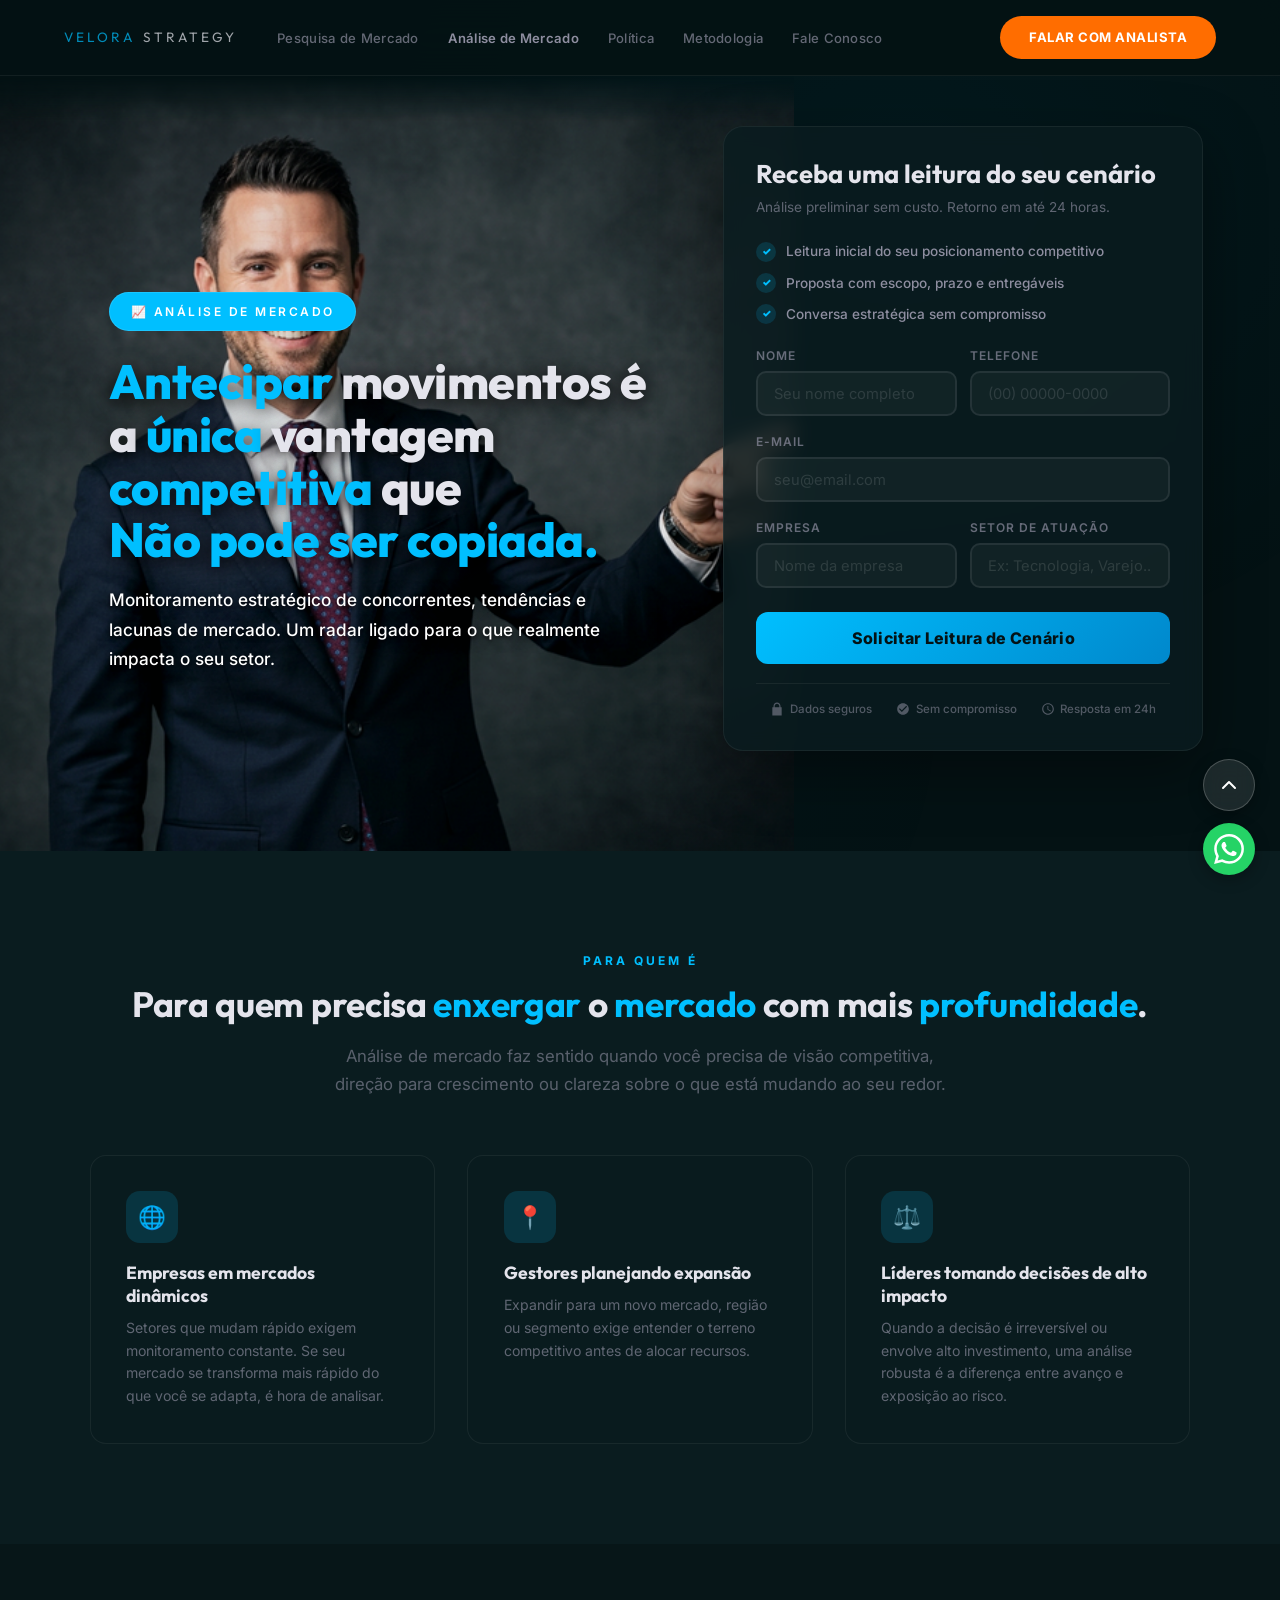
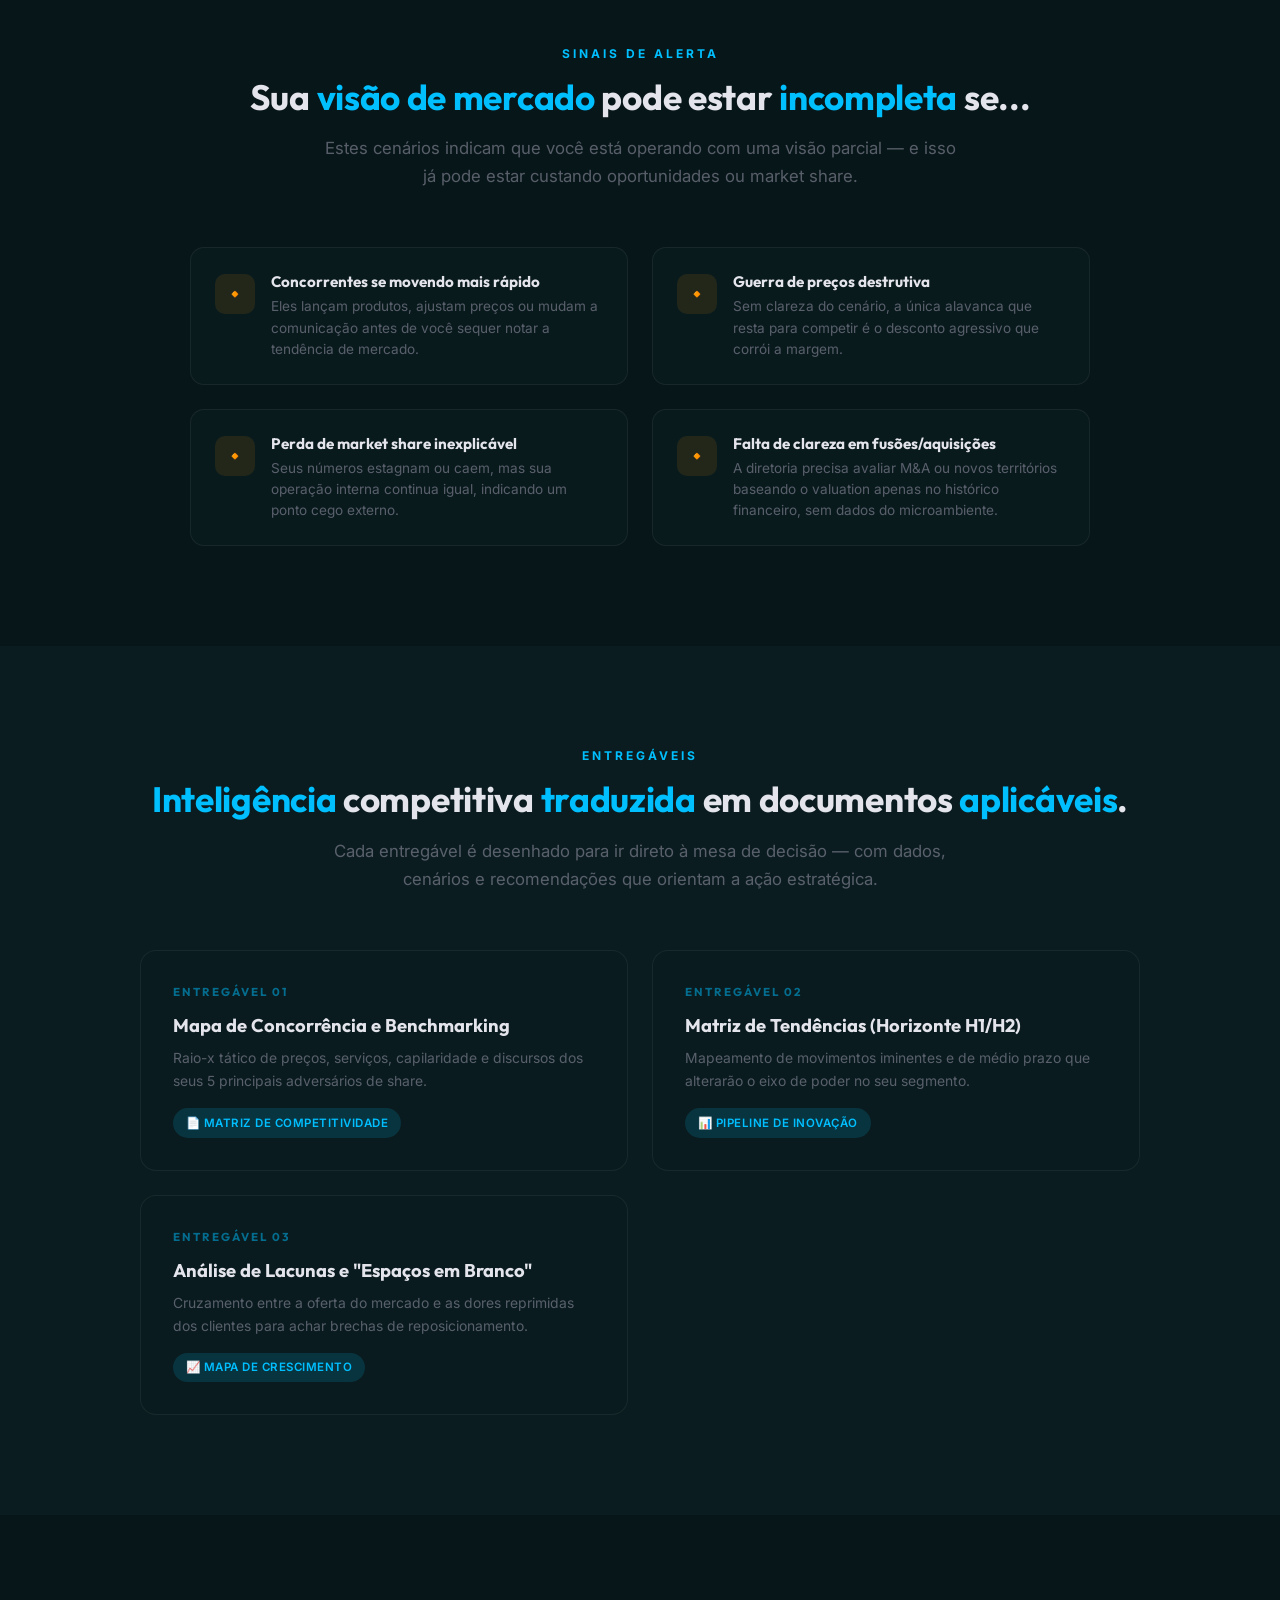
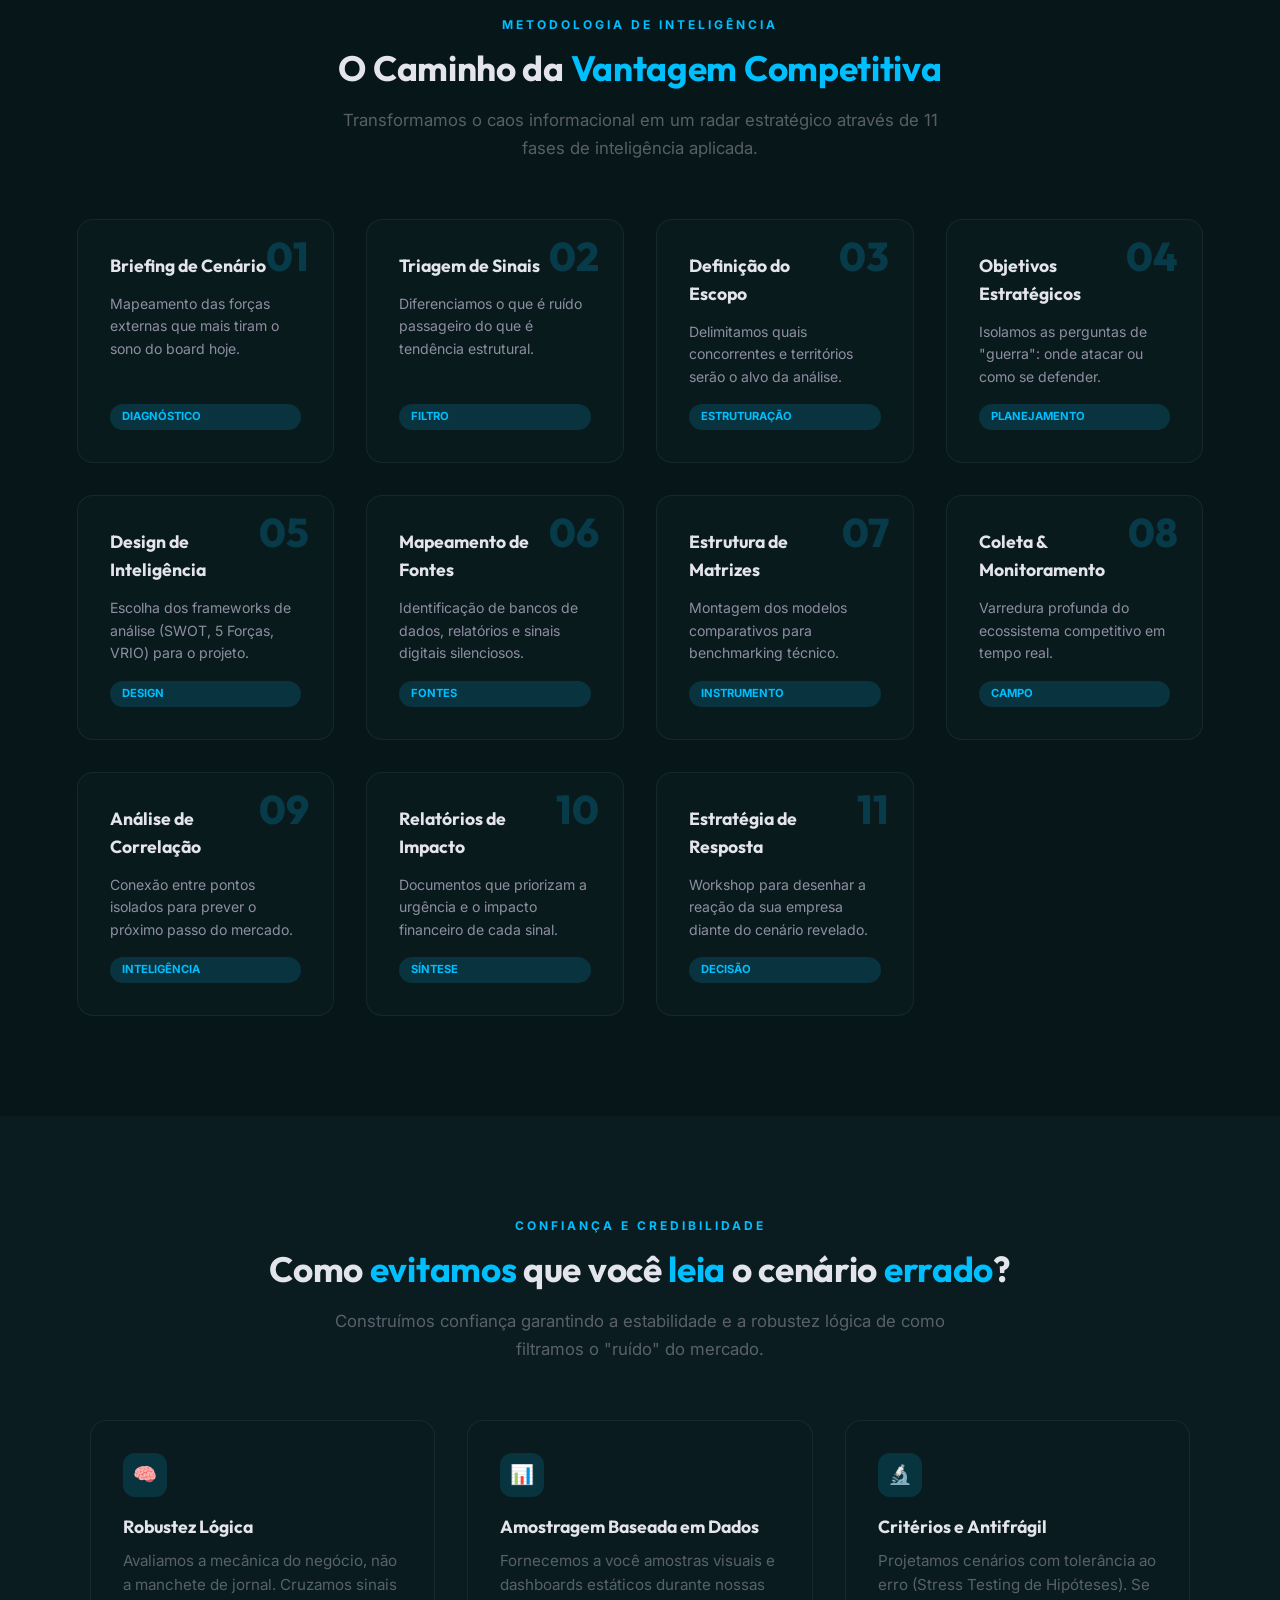
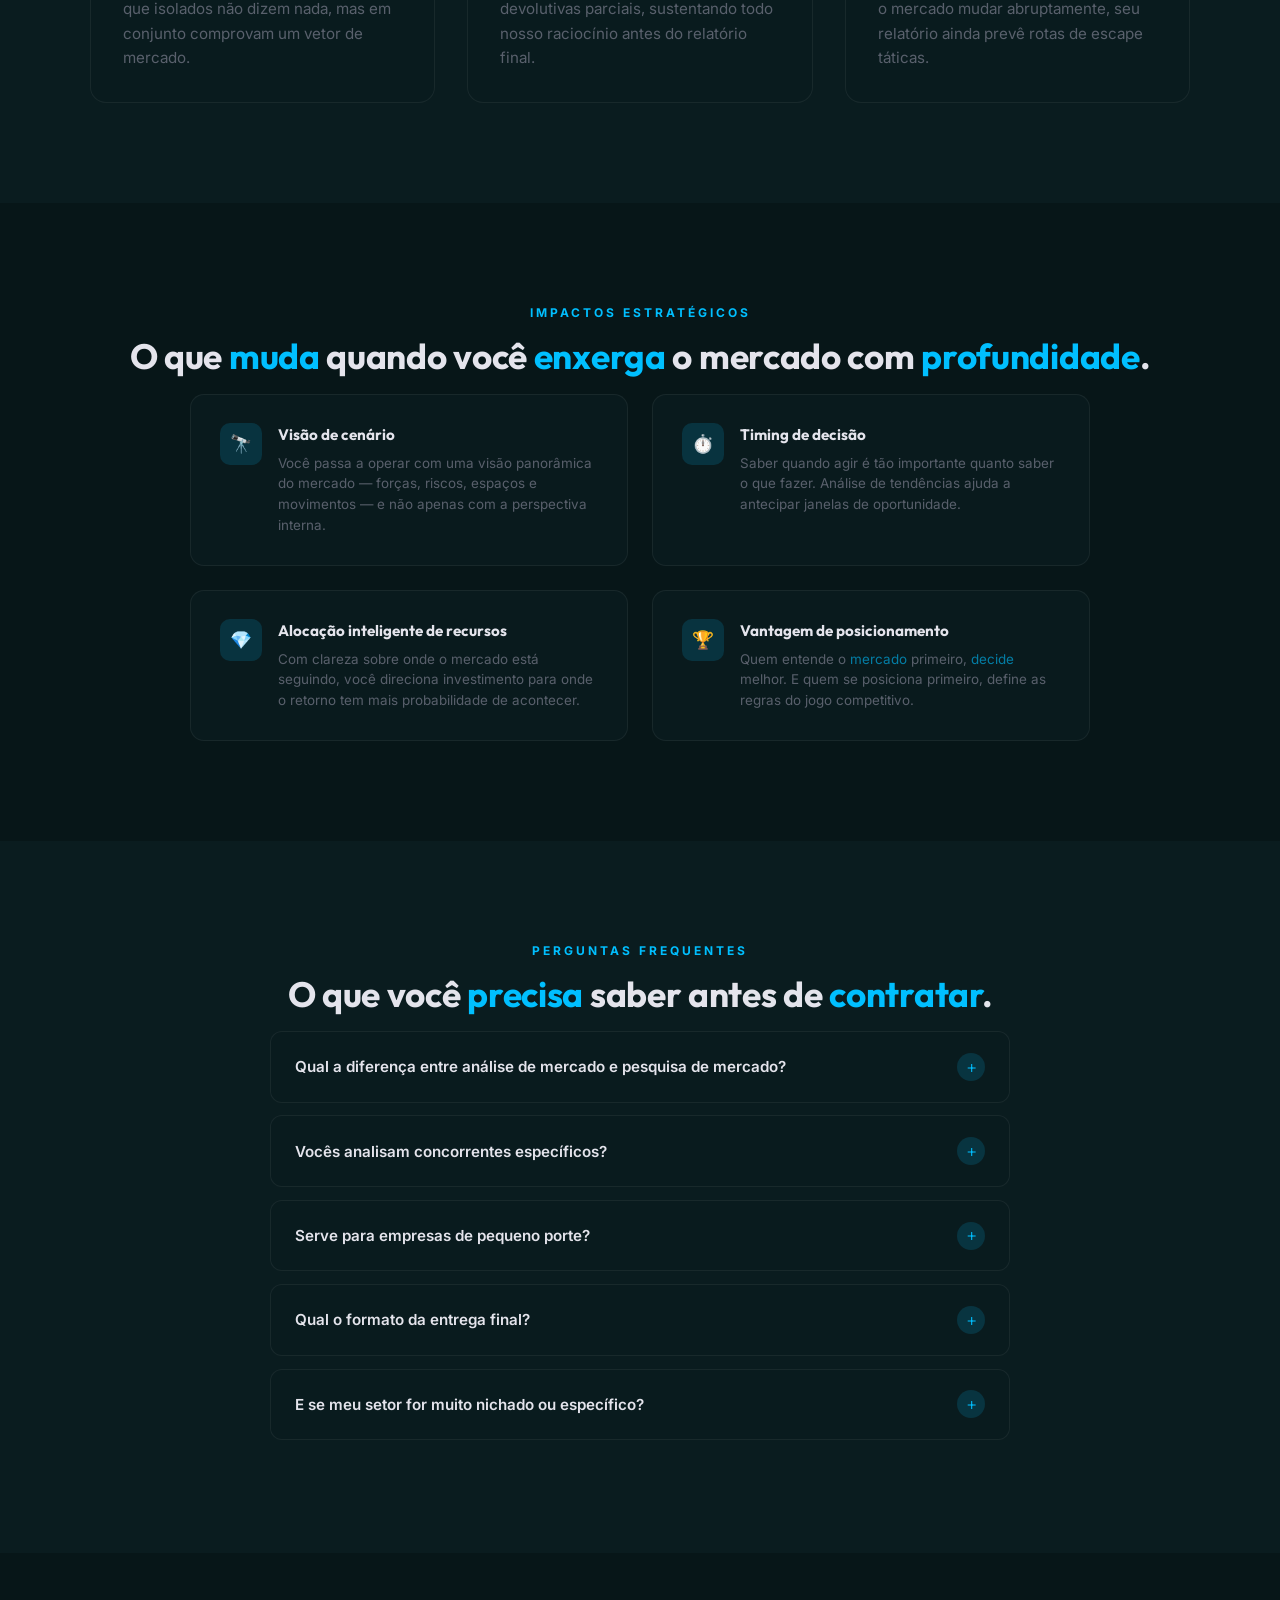
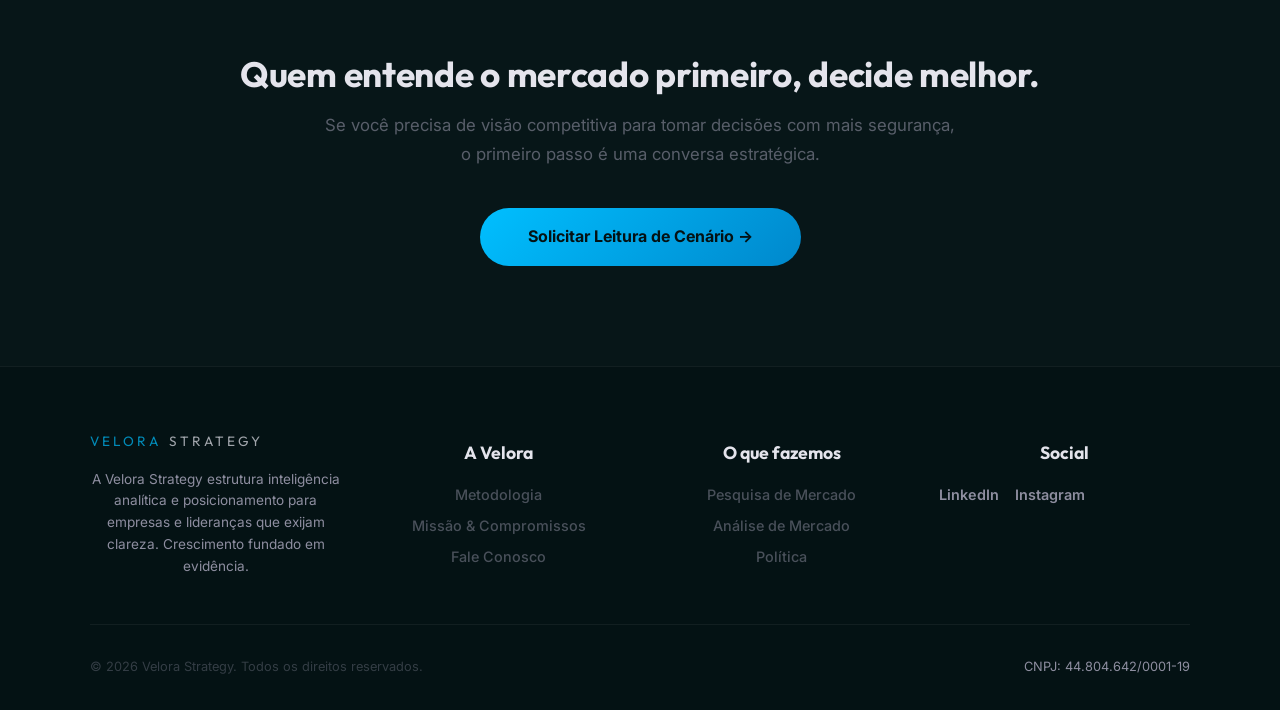
==== analise-de-mercado.html @ 26a1a436 "adicionando nova ação de conversão para cliques no ícone de whatsapp" ====
<!DOCTYPE html>
<html lang="pt-BR">

<head>
    <!-- Google Tag Manager -->
    <script>(function(w,d,s,l,i){w[l]=w[l]||[];w[l].push({'gtm.start':
    new Date().getTime(),event:'gtm.js'});var f=d.getElementsByTagName(s)[0],
    j=d.createElement(s),dl=l!='dataLayer'?'&l='+l:'';j.async=true;j.src=
    'https://www.googletagmanager.com/gtm.js?id='+i+dl;f.parentNode.insertBefore(j,f);
    })(window,document,'script','dataLayer','GTM-59BV6WMD');</script>
    <!-- End Google Tag Manager -->
    <!-- Google tag (gtag.js) -->
    <script async src="https://www.googletagmanager.com/gtag/js?id=AW-18034314399"></script>
    <script>
      window.dataLayer = window.dataLayer || [];
      function gtag(){dataLayer.push(arguments);}
      gtag('js', new Date());
      gtag('config', 'AW-18034314399');
    </script>
    <!-- Fragmento de conversão Google Ads: Inscrições no formulário de leads -->
    <script>
    function gtag_report_conversion(url) {
      var callback = function () {
        if (typeof(url) != 'undefined') {
          window.location = url;
        }
      };
      gtag('event', 'conversion', {
          'send_to': 'AW-18034314399/4WFzCI20po4cEJ-Zt5dD',
          'event_callback': callback
      });
      return false;
    }
    </script>
    <!-- Fragmento de conversão Google Ads: Contacto (WhatsApp) -->
    <script>
    function gtag_report_conversion_whatsapp(url) {
      var callback = function () {
        if (typeof(url) != 'undefined') {
          window.location = url;
        }
      };
      gtag('event', 'conversion', {
          'send_to': 'AW-18034314399/N0kqCN3d8I4cEJ-Zt5dD',
          'value': 1.0,
          'currency': 'BRL',
          'event_callback': callback
      });
      return false;
    }
    </script>
    <meta charset="UTF-8">
    <meta name="viewport" content="width=device-width, initial-scale=1.0">
    <meta name="description"
        content="Análise de Mercado pela Velora Strategy. Visão competitiva, antecipação de tendências e inteligência estratégica para decisões de alto impacto.">
    <title>Análise de Mercado | Velora Strategy</title>
    <link rel="stylesheet" href="shared.css">
    <style>
        /* ===== ANÁLISE DE MERCADO — TURQUOISE PREMIUM THEME ===== */
        :root {
            --bg-primary: #041214;
            --bg-secondary: #0A1C1F;
            --bg-tertiary: #071618;
            --text-primary: #E4E4EC;
            --text-secondary: #8E8EA0;
            --accent: #00BFFF;
            --accent-dark: #0088CC;
            --accent-glow: rgba(0, 191, 255, 0.15);
            --card-bg: rgba(10, 28, 31, 0.85);
            --card-border: rgba(255, 255, 255, 0.06);
            --input-bg: rgba(255, 255, 255, 0.04);
            --input-border: rgba(255, 255, 255, 0.08);
            --input-focus: #00BFFF;
        }

        body {
            background-color: var(--bg-primary);
            color: var(--text-primary);
        }

        body::before {
            content: '';
            position: fixed;
            top: 0;
            left: 0;
            width: 100%;
            height: 100%;
            background:
                radial-gradient(ellipse at 70% 20%, rgba(0, 191, 255, 0.04) 0%, transparent 50%),
                radial-gradient(ellipse at 20% 80%, rgba(0, 136, 204, 0.03) 0%, transparent 50%);
            pointer-events: none;
            z-index: 0;
        }

        .header,
        .hero,
        .audience-section,
        .problem-section,
        .deliverables-section,
        .methodology-section,
        .trust-section,
        .benefits-section,
        .faq-section,
        .final-cta,
        .footer {
            position: relative;
            z-index: 1;
        }

        /* Header */
        .header {
            background: rgba(4, 18, 20, 0.95);
            border-bottom: 1px solid var(--card-border);
        }

        .logo {
            color: var(--text-primary);
        }

        .logo .velora-mark {
            color: var(--accent);
        }

        .nav-links a {
            color: var(--text-secondary);
        }

        .nav-links a:hover {
            color: var(--text-primary);
        }

        .header-cta {
            background: var(--accent);
            color: var(--bg-primary);
        }

        .header-cta:hover {
            background: var(--accent-dark);
        }

        .menu-toggle span {
            background: var(--text-primary);
        }

        /* Hero */
        .hero-badge {
            background: var(--accent);
            color: #FFFFFF;
            border: 1px solid rgba(255, 255, 255, 0.1);
        }

        .hero-headline .highlight {
            color: var(--accent);
        }

        .hero-sub {
            color: #FFFFFF;
            font-weight: 500;
            text-shadow: 0 2px 4px rgba(0, 0, 0, 0.8), 0 0 20px rgba(0, 0, 0, 0.4);
        }

        /* Form */
        .form-card {
            background: var(--card-bg);
            border: 1px solid var(--card-border);
            box-shadow: 0 20px 60px rgba(0, 0, 0, 0.4);
            backdrop-filter: blur(20px);
            -webkit-backdrop-filter: blur(20px);
        }

        .form-title {
            color: var(--text-primary);
        }

        .form-subtitle {
            color: var(--text-secondary);
        }

        .form-benefits li {
            color: var(--text-secondary);
        }

        .form-benefits .check-icon {
            background: var(--accent-glow);
            color: var(--accent);
        }

        .form-group label {
            color: var(--text-secondary);
        }

        .form-group input,
        .form-group select {
            background: var(--input-bg);
            border-color: var(--input-border);
            color: var(--text-primary);
        }

        .form-group input:focus,
        .form-group select:focus {
            border-color: var(--input-focus);
            box-shadow: 0 0 0 3px var(--accent-glow);
            background: rgba(255, 255, 255, 0.06);
        }

        .form-group input::placeholder {
            color: rgba(255, 255, 255, 0.3);
        }

        .form-btn {
            background: linear-gradient(135deg, var(--accent), var(--accent-dark));
            color: var(--bg-primary);
            font-weight: 800;
        }

        .form-btn:hover {
            background: linear-gradient(135deg, var(--accent-dark), #00A844);
        }

        .trust-row {
            border-top-color: var(--card-border);
        }

        .trust-item {
            color: var(--text-secondary);
        }

        /* Audience */
        .audience-section {
            background: var(--bg-secondary);
        }

        .section-label {
            color: var(--accent);
        }

        .section-title {
            color: var(--text-primary);
        }

        .section-sub {
            color: var(--text-secondary);
        }

        .audience-card {
            background: var(--card-bg);
            border: 1px solid var(--card-border);
        }

        .audience-card:hover {
            box-shadow: 0 8px 30px rgba(0, 191, 255, 0.06);
            border-color: rgba(0, 191, 255, 0.15);
        }

        .audience-icon {
            background: var(--accent-glow);
            color: var(--accent);
        }

        .audience-card h3 {
            color: var(--text-primary);
        }

        .audience-card p {
            color: var(--text-secondary);
        }

        /* Problem */
        .problem-section {
            background: var(--bg-tertiary);
        }

        .problem-item {
            background: var(--card-bg);
            border: 1px solid var(--card-border);
        }

        .problem-item:hover {
            box-shadow: 0 4px 20px rgba(0, 0, 0, 0.3);
        }

        .problem-icon {
            background: rgba(255, 152, 0, 0.1);
            color: #FF9800;
        }

        .problem-item h4 {
            color: var(--text-primary);
        }

        .problem-item p {
            color: var(--text-secondary);
        }

        /* Deliverables */
        .deliverables-section {
            background: var(--bg-secondary);
        }

        .deliverable-card {
            background: var(--card-bg);
            border: 1px solid var(--card-border);
        }

        .deliverable-card:hover {
            box-shadow: 0 8px 30px rgba(0, 191, 255, 0.06);
            border-color: rgba(0, 191, 255, 0.12);
        }

        .deliverable-number {
            color: var(--accent);
        }

        .deliverable-card h3 {
            color: var(--text-primary);
        }

        .deliverable-card p {
            color: var(--text-secondary);
        }

        .deliverable-format {
            background: var(--accent-glow);
            color: var(--accent);
        }

        /* Methodology */
        .methodology-section {
            background: var(--bg-tertiary);
        }

        .method-name {
            color: var(--text-secondary);
        }



        .method-step-number {
            background: var(--accent-glow);
            color: var(--accent);
        }

        .method-step h3 {
            color: var(--text-primary);
        }

        .method-step p {
            color: var(--text-secondary);
        }

        /* Trust */
        .trust-section {
            background: var(--bg-secondary);
        }

        .trust-card {
            background: var(--card-bg);
            border: 1px solid var(--card-border);
        }

        .trust-card:hover {
            border-color: rgba(0, 191, 255, 0.1);
            box-shadow: 0 8px 25px rgba(0, 0, 0, 0.3);
        }

        .trust-card-icon {
            background: var(--accent-glow);
            color: var(--accent);
        }

        .trust-card h3 {
            color: var(--text-primary);
        }

        .trust-card p {
            color: var(--text-secondary);
        }

        /* Benefits */
        .benefits-section {
            background: var(--bg-tertiary);
        }

        .benefit-item {
            background: var(--card-bg);
            border: 1px solid var(--card-border);
        }

        .benefit-item:hover {
            box-shadow: 0 4px 20px rgba(0, 0, 0, 0.3);
        }

        .benefit-icon {
            background: var(--accent-glow);
            color: var(--accent);
        }

        .benefit-item h4 {
            color: var(--text-primary);
        }

        .benefit-item p {
            color: var(--text-secondary);
        }

        /* FAQ */
        .faq-section {
            background: var(--bg-secondary);
        }

        .faq-item {
            background: var(--card-bg);
            border: 1px solid var(--card-border);
        }

        .faq-question {
            color: var(--text-primary);
        }

        .faq-icon {
            background: var(--accent-glow);
            color: var(--accent);
        }

        .faq-answer-inner {
            color: var(--text-secondary);
        }

        /* Final CTA */
        .final-cta {
            background: var(--bg-tertiary);
        }

        .final-cta .section-title {
            color: var(--text-primary);
        }

        .final-cta .section-sub {
            color: var(--text-secondary);
        }

        .final-cta-btn {
            background: linear-gradient(135deg, var(--accent), var(--accent-dark));
            color: var(--bg-primary);
        }

        /* Floating CTA */
        .floating-cta {
            background: rgba(13, 13, 13, 0.95);
        }

        .floating-cta a {
            background: var(--accent);
            color: var(--bg-primary);
        }

        /* Ajuste fino para igualar posição com a página de pesquisa */
        @media (min-width: 1025px) {
            .hero-right {
                transform: translateY(-60px);
            }
        }

        /* Footer */
        .footer {
            border-top-color: var(--card-border);
        }

        .footer-links a {
            color: var(--text-secondary);
        }

        .footer-copy {
            color: var(--text-secondary);
        }
    </style>
</head>

<body>
    <!-- Google Tag Manager (noscript) -->
    <noscript><iframe src="https://www.googletagmanager.com/ns.html?id=GTM-59BV6WMD"
    height="0" width="0" style="display:none;visibility:hidden"></iframe></noscript>
    <!-- End Google Tag Manager (noscript) -->

    <!-- HEADER -->
    <header class="header" id="header">
        <div class="header-left">
            <a href="index.html" class="logo">
                <span class="velora-mark">Velora</span> <span>Strategy</span>
            </a>
            <nav>
                <ul class="nav-links">
                    <li><a href="pesquisa-de-mercado.html">Pesquisa de Mercado</a></li>
                    <li><a href="analise-de-mercado.html" class="active">Análise de Mercado</a></li>
                    <li><a href="marketing-politico.html">Política</a></li>
                    <li><a href="index.html#metodologia">Metodologia</a></li>
                    <li><a href="index.html#fale-conosco">Fale Conosco</a></li>
                </ul>
            </nav>
        </div>
        <a href="#formulario" class="header-cta cta-destaque">Falar com Analista</a>
    </header>

    <main>

        <!-- HERO -->
        <section class="hero" id="hero">
            <img src="images/analyst_pointing_v2.png" alt="Analista"
                style="position: absolute; top: 0; left: 0; width: 62%; height: 100vh; z-index: 0; opacity: 0.95; pointer-events: none; object-fit: cover; object-position: center 10%; mask-image: linear-gradient(to bottom, transparent 0%, black 5%, black 95%, transparent 100%); -webkit-mask-image: linear-gradient(to bottom, transparent 0%, black 5%, black 95%, transparent 100%);" />
            <div class="hero-left reveal" style="z-index: 2; padding-left: 2rem;">
                <span class="hero-badge">📈 Análise de Mercado</span>
                <h1 class="hero-headline">
                    <span class="text-accent">Antecipar</span> movimentos é a <span class="text-accent">única</span> vantagem <span class="text-accent">competitiva</span> que<br>
                    <span class="highlight"><span class="text-accent">Não pode</span> ser copiada.</span>
                </h1>
                <p class="hero-sub">
                    Monitoramento estratégico de concorrentes, tendências e lacunas de mercado. Um radar ligado para o
                    que realmente impacta o seu setor.
                </p>
            </div>

            <div class="hero-right" style="z-index: 2;">
                <div class="form-card" id="formulario"
                    style="background: rgba(10, 28, 31, 0.85); border: 1px solid var(--card-border); backdrop-filter: blur(10px);">
                    <h2 class="form-title">Receba uma leitura do seu cenário</h2>
                    <p class="form-subtitle">Análise preliminar sem custo. Retorno em até 24 horas.</p>

                    <ul class="form-benefits">
                        <li><span class="check-icon">✓</span> Leitura inicial do seu posicionamento competitivo</li>
                        <li><span class="check-icon">✓</span> Proposta com escopo, prazo e entregáveis</li>
                        <li><span class="check-icon">✓</span> Conversa estratégica sem compromisso</li>
                    </ul>

                    <form id="form-analise" action="https://formspree.io/f/mreyynyn" method="POST">
                        <div class="form-row">
                            <div class="form-group">
                                <label for="nome">Nome</label>
                                <input type="text" id="nome" name="nome" placeholder="Seu nome completo" required pattern="^[a-zA-ZÀ-ÿ]{2,}(?:\s+[a-zA-ZÀ-ÿ]{2,})+$" minlength="5" maxlength="100" title="Digite seu nome e sobrenome">
                                <span class="validation-hint">Insira seu nome e sobrenome (ex: João Silva)</span>
                            </div>
                            <div class="form-group">
                                <label for="telefone">Telefone</label>
                                <input type="tel" id="telefone" name="telefone" placeholder="(00) 00000-0000" required pattern="^\(?\d{2}\)?\s?\d{4,5}-?\d{4}$" minlength="10" maxlength="15" title="Digite um telefone válido" oninput="this.value = this.value.replace(/[^0-9()\- ]/g, '')">
                                <span class="validation-hint">Insira o telefone com DDD (apenas números)</span>
                            </div>
                        </div>
                        <div class="form-group">
                            <label for="email">E-mail</label>
                            <input type="email" id="email" name="email" placeholder="seu@email.com" required pattern="^[a-zA-Z0-9._%+\-]+@[a-zA-Z0-9.\-]+\.[a-zA-Z]{2,}$" title="Digite um e-mail válido">
                            <span class="validation-hint">Insira um e-mail válido (ex: nome@empresa.com.br)</span>
                        </div>
                        <div class="form-row">
                            <div class="form-group">
                                <label for="empresa">Empresa</label>
                                <input type="text" id="empresa" name="empresa" placeholder="Nome da empresa" minlength="2" maxlength="100" title="No mínimo 2 caracteres">
                                <span class="validation-hint">Opcional (mínimo 2 caracteres)</span>
                            </div>
                            <div class="form-group">
                                <label for="setor">Setor de atuação</label>
                                <input type="text" id="setor" name="setor" placeholder="Ex: Tecnologia, Varejo..." minlength="3" maxlength="50" title="No mínimo 3 caracteres">
                                <span class="validation-hint">Opcional (mínimo 3 caracteres)</span>
                            </div>
                        </div>
                        <button type="submit" class="form-btn" id="btn-enviar">Solicitar Leitura de Cenário</button>
                    </form>

                    <div class="trust-row">
                        <div class="trust-item">
                            <svg xmlns="http://www.w3.org/2000/svg" viewBox="0 0 24 24" fill="currentColor">
                                <path
                                    d="M12 1C8.676 1 6 3.676 6 7v2H4v14h16V9h-2V7c0-3.324-2.676-6-6-6zm0 2c2.276 0 4 1.724 4 4v2H8V7c0-2.276 1.724-4 4-4z" />
                            </svg>
                            Dados seguros
                        </div>
                        <div class="trust-item">
                            <svg xmlns="http://www.w3.org/2000/svg" viewBox="0 0 24 24" fill="currentColor">
                                <path
                                    d="M12 2C6.48 2 2 6.48 2 12s4.48 10 10 10 10-4.48 10-10S17.52 2 12 2zm-2 15l-5-5 1.41-1.41L10 14.17l7.59-7.59L19 8l-9 9z" />
                            </svg>
                            Sem compromisso
                        </div>
                        <div class="trust-item">
                            <svg xmlns="http://www.w3.org/2000/svg" viewBox="0 0 24 24" fill="currentColor">
                                <path
                                    d="M11.99 2C6.47 2 2 6.48 2 12s4.47 10 9.99 10C17.52 22 22 17.52 22 12S17.52 2 11.99 2zM12 20c-4.42 0-8-3.58-8-8s3.58-8 8-8 8 3.58 8 8-3.58 8-8 8zm.5-13H11v6l5.25 3.15.75-1.23-4.5-2.67z" />
                            </svg>
                            Resposta em 24h
                        </div>
                    </div>
                </div>
            </div>
        </section>

        <!-- PARA QUEM É -->
        <section class="audience-section reveal" id="para-quem">
            <p class="section-label">Para Quem É</p>
            <h2 class="section-title">Para quem precisa <span class="text-accent">enxergar</span> o <span class="text-accent">mercado</span> com mais <span class="text-accent">profundidade</span>.</h2>
            <p class="section-sub">
                Análise de mercado faz sentido quando você precisa de visão competitiva, direção para crescimento ou
                clareza sobre o que está mudando ao seu redor.
            </p>
            <div class="audience-grid reveal-children">
                <div class="audience-card">
                    <div class="audience-icon">🌐</div>
                    <h3>Empresas em mercados dinâmicos</h3>
                    <p>Setores que mudam rápido exigem monitoramento constante. Se seu mercado se transforma mais rápido
                        do que você se adapta, é hora de analisar.</p>
                </div>
                <div class="audience-card">
                    <div class="audience-icon">📍</div>
                    <h3>Gestores planejando expansão</h3>
                    <p>Expandir para um novo mercado, região ou segmento exige entender o terreno competitivo antes de
                        alocar recursos.</p>
                </div>
                <div class="audience-card">
                    <div class="audience-icon">⚖️</div>
                    <h3>Líderes tomando decisões de alto impacto</h3>
                    <p>Quando a decisão é irreversível ou envolve alto investimento, uma análise robusta é a diferença
                        entre avanço e exposição ao risco.</p>
                </div>
            </div>
        </section>

        <!-- PROBLEMA -->
        <section class="problem-section reveal" id="problema">
            <p class="section-label">Sinais de Alerta</p>
            <h2 class="section-title">Sua <span class="text-accent">visão de mercado</span> pode estar <span class="text-accent">incompleta</span> se...</h2>
            <p class="section-sub">
                Estes cenários indicam que você está operando com uma visão parcial — e isso já pode estar custando
                oportunidades ou market share.
            </p>
            <div class="problem-grid reveal-children">
                <div class="problem-item">
                    <div class="problem-icon">🔸</div>
                    <div>
                        <h4>Concorrentes se movendo mais rápido</h4>
                        <p>Eles lançam produtos, ajustam preços ou mudam a comunicação antes de você sequer notar a
                            tendência de mercado.</p>
                    </div>
                </div>
                <div class="problem-item">
                    <div class="problem-icon">🔸</div>
                    <div>
                        <h4>Guerra de preços destrutiva</h4>
                        <p>Sem clareza do cenário, a única alavanca que resta para competir é o desconto agressivo que
                            corrói a margem.</p>
                    </div>
                </div>
                <div class="problem-item">
                    <div class="problem-icon">🔸</div>
                    <div>
                        <h4>Perda de market share inexplicável</h4>
                        <p>Seus números estagnam ou caem, mas sua operação interna continua igual, indicando um ponto
                            cego externo.</p>
                    </div>
                </div>
                <div class="problem-item">
                    <div class="problem-icon">🔸</div>
                    <div>
                        <h4>Falta de clareza em fusões/aquisições</h4>
                        <p>A diretoria precisa avaliar M&A ou novos territórios baseando o valuation apenas no histórico
                            financeiro, sem dados do microambiente.</p>
                    </div>
                </div>
            </div>
        </section>

        <!-- O QUE ENTREGAMOS -->
        <section class="deliverables-section reveal" id="entregaveis">
            <p class="section-label">Entregáveis</p>
            <h2 class="section-title"><span class="text-accent">Inteligência</span> competitiva <span class="text-accent">traduzida</span> em documentos <span class="text-accent">aplicáveis</span>.</h2>
            <p class="section-sub">
                Cada entregável é desenhado para ir direto à mesa de decisão — com dados, cenários e recomendações que
                orientam a ação estratégica.
            </p>
            <div class="deliverables-grid reveal-children">
                <div class="deliverable-card">
                    <div class="deliverable-number">Entregável 01</div>
                    <h3>Mapa de Concorrência e Benchmarking</h3>
                    <p>Raio-x tático de preços, serviços, capilaridade e discursos dos seus 5 principais adversários de
                        share.</p>
                    <span class="deliverable-format">📄 Matriz de Competitividade</span>
                </div>
                <div class="deliverable-card">
                    <div class="deliverable-number">Entregável 02</div>
                    <h3>Matriz de Tendências (Horizonte H1/H2)</h3>
                    <p>Mapeamento de movimentos iminentes e de médio prazo que alterarão o eixo de poder no seu
                        segmento.</p>
                    <span class="deliverable-format">📊 Pipeline de Inovação</span>
                </div>
                <div class="deliverable-card">
                    <div class="deliverable-number">Entregável 03</div>
                    <h3>Análise de Lacunas e "Espaços em Branco"</h3>
                    <p>Cruzamento entre a oferta do mercado e as dores reprimidas dos clientes para achar brechas de
                        reposicionamento.</p>
                    <span class="deliverable-format">📈 Mapa de Crescimento</span>
                </div>
            </div>
        </section>

        <!-- METODOLOGIA -->
        <section class="methodology-section reveal" id="metodologia">
            <p class="section-label">Metodologia de Inteligência</p>
            <h2 class="section-title">O Caminho da <span class="text-accent">Vantagem Competitiva</span></h2>
            <p class="section-sub">
                Transformamos o caos informacional em um radar estratégico através de 11 fases de inteligência aplicada.
            </p>

            <div class="method-grid-11">
                <div class="method-card">
                    <span class="method-number">01</span>
                    <h3>Briefing de Cenário</h3>
                    <p>Mapeamento das forças externas que mais tiram o sono do board hoje.</p>
                    <span class="method-badge">Diagnóstico</span>
                </div>
                <div class="method-card">
                    <span class="method-number">02</span>
                    <h3>Triagem de Sinais</h3>
                    <p>Diferenciamos o que é ruído passageiro do que é tendência estrutural.</p>
                    <span class="method-badge">Filtro</span>
                </div>
                <div class="method-card">
                    <span class="method-number">03</span>
                    <h3>Definição do Escopo</h3>
                    <p>Delimitamos quais concorrentes e territórios serão o alvo da análise.</p>
                    <span class="method-badge">Estruturação</span>
                </div>
                <div class="method-card">
                    <span class="method-number">04</span>
                    <h3>Objetivos Estratégicos</h3>
                    <p>Isolamos as perguntas de "guerra": onde atacar ou como se defender.</p>
                    <span class="method-badge">Planejamento</span>
                </div>
                <div class="method-card">
                    <span class="method-number">05</span>
                    <h3>Design de Inteligência</h3>
                    <p>Escolha dos frameworks de análise (SWOT, 5 Forças, VRIO) para o projeto.</p>
                    <span class="method-badge">Design</span>
                </div>
                <div class="method-card">
                    <span class="method-number">06</span>
                    <h3>Mapeamento de Fontes</h3>
                    <p>Identificação de bancos de dados, relatórios e sinais digitais silenciosos.</p>
                    <span class="method-badge">Fontes</span>
                </div>
                <div class="method-card">
                    <span class="method-number">07</span>
                    <h3>Estrutura de Matrizes</h3>
                    <p>Montagem dos modelos comparativos para benchmarking técnico.</p>
                    <span class="method-badge">Instrumento</span>
                </div>
                <div class="method-card">
                    <span class="method-number">08</span>
                    <h3>Coleta & Monitoramento</h3>
                    <p>Varredura profunda do ecossistema competitivo em tempo real.</p>
                    <span class="method-badge">Campo</span>
                </div>
                <div class="method-card">
                    <span class="method-number">09</span>
                    <h3>Análise de Correlação</h3>
                    <p>Conexão entre pontos isolados para prever o próximo passo do mercado.</p>
                    <span class="method-badge">Inteligência</span>
                </div>
                <div class="method-card">
                    <span class="method-number">10</span>
                    <h3>Relatórios de Impacto</h3>
                    <p>Documentos que priorizam a urgência e o impacto financeiro de cada sinal.</p>
                    <span class="method-badge">Síntese</span>
                </div>
                <div class="method-card">
                    <span class="method-number">11</span>
                    <h3>Estratégia de Resposta</h3>
                    <p>Workshop para desenhar a reação da sua empresa diante do cenário revelado.</p>
                    <span class="method-badge">Decisão</span>
                </div>
            </div>
        </section>

        <!-- CONFIANÇA -->
        <section class="trust-section reveal" id="confianca">
            <p class="section-label">Confiança e Credibilidade</p>
            <h2 class="section-title">Como <span class="text-accent">evitamos</span> que você <span class="text-accent">leia</span> o cenário <span class="text-accent">errado</span>?</h2>
            <p class="section-sub">
                Construímos confiança garantindo a estabilidade e a robustez lógica de como filtramos o "ruído" do
                mercado.
            </p>
            <div class="trust-grid reveal-children">
                <div class="trust-card">
                    <div class="trust-card-icon">🧠</div>
                    <h3 style="font-size: 1.1rem; margin-bottom: 0.5rem; color: var(--text-primary);">Robustez Lógica
                    </h3>
                    <p style="font-size: 0.95rem; color: var(--text-secondary); line-height: 1.6;">Avaliamos a mecânica
                        do negócio, não a manchete de jornal. Cruzamos sinais que isolados não dizem nada, mas em
                        conjunto comprovam um vetor de mercado.</p>
                </div>
                <div class="trust-card">
                    <div class="trust-card-icon">📊</div>
                    <h3 style="font-size: 1.1rem; margin-bottom: 0.5rem; color: var(--text-primary);">Amostragem Baseada
                        em Dados</h3>
                    <p style="font-size: 0.95rem; color: var(--text-secondary); line-height: 1.6;">Fornecemos a você
                        amostras visuais e dashboards estáticos durante nossas devolutivas parciais, sustentando todo
                        nosso raciocínio antes do relatório final.</p>
                </div>
                <div class="trust-card">
                    <div class="trust-card-icon">🔬</div>
                    <h3 style="font-size: 1.1rem; margin-bottom: 0.5rem; color: var(--text-primary);">Critérios e
                        Antifrágil</h3>
                    <p style="font-size: 0.95rem; color: var(--text-secondary); line-height: 1.6;">Projetamos cenários
                        com tolerância ao erro (Stress Testing de Hipóteses). Se o mercado mudar abruptamente, seu
                        relatório ainda prevê rotas de escape táticas.</p>
                </div>
            </div>
        </section>

        <!-- IMPACTOS ESTRATÉGICOS -->
        <section class="benefits-section reveal" id="impactos">
            <p class="section-label">Impactos Estratégicos</p>
            <h2 class="section-title">O que <span class="text-accent">muda</span> quando você <span class="text-accent">enxerga</span> o mercado com <span class="text-accent">profundidade</span>.</h2>
            <div class="benefits-grid reveal-children">
                <div class="benefit-item">
                    <div class="benefit-icon">🔭</div>
                    <div>
                        <h4>Visão de cenário</h4>
                        <p>Você passa a operar com uma visão panorâmica do mercado — forças, riscos, espaços e
                            movimentos — e não apenas com a perspectiva interna.</p>
                    </div>
                </div>
                <div class="benefit-item">
                    <div class="benefit-icon">⏱️</div>
                    <div>
                        <h4>Timing de decisão</h4>
                        <p>Saber quando agir é tão importante quanto saber o que fazer. Análise de tendências ajuda a
                            antecipar janelas de oportunidade.</p>
                    </div>
                </div>
                <div class="benefit-item">
                    <div class="benefit-icon">💎</div>
                    <div>
                        <h4>Alocação inteligente de recursos</h4>
                        <p>Com clareza sobre onde o mercado está seguindo, você direciona investimento para onde o
                            retorno tem mais probabilidade de acontecer.</p>
                    </div>
                </div>
                <div class="benefit-item">
                    <div class="benefit-icon">🏆</div>
                    <div>
                        <h4>Vantagem de posicionamento</h4>
                        <p>Quem entende o <span class="text-accent">mercado</span> primeiro, <span class="text-accent">decide</span> melhor. E quem se posiciona primeiro, define
                            as regras do jogo competitivo.</p>
                    </div>
                </div>
            </div>
        </section>

        <!-- FAQ -->
        <section class="faq-section reveal" id="faq">
            <p class="section-label">Perguntas Frequentes</p>
            <h2 class="section-title">O que você <span class="text-accent">precisa</span> saber antes de <span class="text-accent">contratar</span>.</h2>
            <div class="faq-container">
                <div class="faq-item">
                    <button class="faq-question">
                        Qual a diferença entre análise de mercado e pesquisa de mercado?
                        <span class="faq-icon">+</span>
                    </button>
                    <div class="faq-answer">
                        <div class="faq-answer-inner">
                            A análise de mercado foca em inteligência competitiva: entender o cenário macro,
                            concorrentes, tendências e dinâmicas do setor usando dados secundários e modelagem. A
                            pesquisa de mercado foca em dados primários: ouvir o consumidor, mapear comportamentos,
                            validar hipóteses. São complementares, mas atendem perguntas distintas.
                        </div>
                    </div>
                </div>
                <div class="faq-item">
                    <button class="faq-question">
                        Vocês analisam concorrentes específicos?
                        <span class="faq-icon">+</span>
                    </button>
                    <div class="faq-answer">
                        <div class="faq-answer-inner">
                            Sim. No escopo definimos quais concorrentes diretos e indiretos entram na análise, e
                            avaliamos posicionamento, estratégia de comunicação, presença digital e diferenciais — tudo
                            com fontes abertas e inteligência competitiva legal.
                        </div>
                    </div>
                </div>
                <div class="faq-item">
                    <button class="faq-question">
                        Serve para empresas de pequeno porte?
                        <span class="faq-icon">+</span>
                    </button>
                    <div class="faq-answer">
                        <div class="faq-answer-inner">
                            Sim. Empresas menores frequentemente têm mais a ganhar com uma análise bem feita, porque
                            operam com menos margem para erro. Adaptamos a profundidade e o investimento ao porte e
                            contexto da empresa.
                        </div>
                    </div>
                </div>
                <div class="faq-item">
                    <button class="faq-question">
                        Qual o formato da entrega final?
                        <span class="faq-icon">+</span>
                    </button>
                    <div class="faq-answer">
                        <div class="faq-answer-inner">
                            Entregamos relatórios executivos em formato digital (PDF + apresentação), com sumários
                            visuais, gráficos, tabelas comparativas e recomendações em linguagem de negócio. O objetivo
                            é que o material chegue pronto para a mesa de decisão.
                        </div>
                    </div>
                </div>
                <div class="faq-item">
                    <button class="faq-question">
                        E se meu setor for muito nichado ou específico?
                        <span class="faq-icon">+</span>
                    </button>
                    <div class="faq-answer">
                        <div class="faq-answer-inner">
                            Setores nichados são, na verdade, onde a análise de mercado mais agrega valor — porque a
                            informação disponível publicamente é limitada e a inteligência diferenciada pesa mais. Na
                            conversa inicial, avaliamos juntos o escopo possível.
                        </div>
                    </div>
                </div>
            </div>
        </section>

        <!-- CTA FINAL -->
        <section class="final-cta reveal">
            <h2 class="section-title">Quem entende o mercado primeiro, decide melhor.</h2>
            <p class="section-sub">
                Se você precisa de visão competitiva para tomar decisões com mais segurança, o primeiro passo é uma
                conversa estratégica.
            </p>
            <a href="#formulario" class="final-cta-btn">Solicitar Leitura de Cenário →</a>
        </section>

    </main>

    <!-- FLOATING MOBILE CTA -->
    <div class="floating-cta" id="floating-cta">
        <a href="#formulario">Solicitar Leitura de Cenário →</a>
    </div>

    <!-- FOOTER -->
    <footer class="footer" style="padding: 4rem 6% 2rem;">
        <div class="footer-content"
            style="max-width: 1100px; margin: 0 auto; display: grid; grid-template-columns: repeat(auto-fit, minmax(200px, 1fr)); gap: 2rem; padding-bottom: 2rem; border-bottom: 1px solid var(--card-border);">
            <div class="footer-col">
                <div class="logo" style="margin-bottom: 1rem;">
                    <span class="velora-mark">Velora</span> <span>Strategy</span>
                </div>
                <p style="color: var(--text-secondary); font-size: 0.85rem; line-height: 1.6; max-width: 300px;">
                    A Velora Strategy estrutura inteligência analítica e posicionamento para empresas e lideranças que
                    exijam
                    clareza. Crescimento fundado em evidência.
                </p>
            </div>

            <div class="footer-col" style="padding-top: 0.5rem;">
                <h4
                    style="color: var(--text-primary); font-family: 'Outfit', sans-serif; font-size: 1.1rem; margin-bottom: 1rem;">
                    A Velora</h4>
                <div class="footer-links" style="display: flex; flex-direction: column; gap: 0.5rem; padding: 0;">
                    <a href="index.html#metodologia" style="font-size: 0.9rem;">Metodologia</a>
                    <a href="index.html#compromissos" style="font-size: 0.9rem;">Missão & Compromissos</a>
                    <a href="index.html#fale-conosco" style="font-size: 0.9rem;">Fale Conosco</a>
                </div>
            </div>

            <div class="footer-col" style="padding-top: 0.5rem;">
                <h4
                    style="color: var(--text-primary); font-family: 'Outfit', sans-serif; font-size: 1.1rem; margin-bottom: 1rem;">
                    O que fazemos</h4>
                <div class="footer-links" style="display: flex; flex-direction: column; gap: 0.5rem; padding: 0;">
                    <a href="pesquisa-de-mercado.html" style="font-size: 0.9rem;">Pesquisa de Mercado</a>
                    <a href="analise-de-mercado.html" style="font-size: 0.9rem;">Análise de Mercado</a>
                    <a href="marketing-politico.html" style="font-size: 0.9rem;">Política</a>
                </div>
            </div>

            <div class="footer-col" style="padding-top: 0.5rem;">
                <h4
                    style="color: var(--text-primary); font-family: 'Outfit', sans-serif; font-size: 1.1rem; margin-bottom: 1rem;">
                    Social</h4>
                <div class="footer-socials" style="display: flex; gap: 1rem;">
                    <a href="#" style="color: var(--text-secondary); font-weight: 600; font-size: 0.9rem;">LinkedIn</a>
                    <a href="https://www.instagram.com/velorastrategy/" target="_blank" style="color: var(--text-secondary); font-weight: 600; font-size: 0.9rem;">Instagram</a>
                </div>
            </div>
        </div>
        <div
            style="max-width: 1100px; margin: 2rem auto 0; display: flex; justify-content: space-between; align-items: center; flex-wrap: wrap; gap: 1rem;">
            <p class="footer-copy" style="margin: 0; font-size: 0.8rem;">&copy; 2026 Velora Strategy. Todos os direitos
                reservados.</p>
            <p style="color: var(--text-secondary); font-size: 0.8rem; margin: 0;">CNPJ: 44.804.642/0001-19</p>
        </div>
    </footer>

    <!-- GLOBAL FABS -->
    <div class="global-fabs reveal">
        <a href="#" class="fab-totop" id="btn-totop" aria-label="Voltar ao topo">
            <svg xmlns="http://www.w3.org/2000/svg" viewBox="0 0 24 24" fill="none" stroke="currentColor"
                stroke-width="2" stroke-linecap="round" stroke-linejoin="round">
                <path d="m18 15-6-6-6 6" />
            </svg>
        </a>
        <a href="https://wa.me/5532985066027" target="_blank" class="fab-whatsapp" aria-label="Falar no WhatsApp">
            <svg xmlns="http://www.w3.org/2000/svg" viewBox="0 0 24 24" fill="currentColor">
                <path
                    d="M17.472 14.382c-.297-.149-1.758-.867-2.03-.967-.273-.099-.471-.148-.67.15-.197.297-.767.966-.94 1.164-.173.199-.347.223-.644.075-.297-.15-1.255-.463-2.39-1.475-.883-.788-1.48-1.761-1.653-2.059-.173-.297-.018-.458.13-.606.134-.133.298-.347.446-.52.149-.174.198-.298.298-.497.099-.198.05-.371-.025-.52-.075-.149-.669-1.612-.916-2.207-.242-.579-.487-.5-.669-.51a12.8 12.8 0 0 0-.57-.01c-.198 0-.52.074-.792.372-.272.297-1.04 1.016-1.04 2.479 0 1.462 1.065 2.875 1.213 3.074.149.198 2.096 3.2 5.077 4.487.709.306 1.262.489 1.694.625.712.227 1.36.195 1.871.118.571-.085 1.758-.719 2.006-1.413.248-.694.248-1.289.173-1.413-.074-.124-.272-.198-.57-.347m-5.421 7.403h-.004a9.87 9.87 0 0 1-5.031-1.378l-.361-.214-3.741.982.998-3.648-.235-.374a9.86 9.86 0 0 1-1.51-5.26c.001-5.45 4.436-9.884 9.888-9.884 2.64 0 5.122 1.03 6.988 2.898a9.825 9.825 0 0 1 2.893 6.994c-.003 5.45-4.437 9.884-9.885 9.884m8.413-18.297A11.815 11.815 0 0 0 12.05 0C5.495 0 .16 5.335.157 11.892c0 2.096.547 4.142 1.588 5.945L.057 24l6.305-1.654a11.882 11.882 0 0 0 5.683 1.448h.005c6.554 0 11.89-5.335 11.893-11.893a11.821 11.821 0 0 0-3.48-8.413Z" />
            </svg>
        </a>
    </div>

    <script>
        // Header scroll & FAB To Top
        const btnToTop = document.getElementById('btn-totop');
        window.addEventListener('scroll', () => {
            const scrolled = window.scrollY > 50;
            document.getElementById('header').classList.toggle('scrolled', scrolled);

            if (btnToTop) {
                if (window.scrollY > 300) {
                    btnToTop.classList.add('visible');
                } else {
                    btnToTop.classList.remove('visible');
                }
            }
        });

        if (btnToTop) {
            btnToTop.addEventListener('click', (e) => {
                e.preventDefault();
                window.scrollTo({ top: 0, behavior: 'smooth' });
            });
        }

        // Reveal on scroll
        const revealEls = document.querySelectorAll('.reveal, .reveal-children');
        const revealObserver = new IntersectionObserver((entries) => {
            entries.forEach(entry => {
                if (entry.isIntersecting) {
                    entry.target.classList.add('visible');
                    revealObserver.unobserve(entry.target);
                }
            });
        }, { threshold: 0.12 });
        revealEls.forEach(el => revealObserver.observe(el));

        // FAQ Accordion
        document.querySelectorAll('.faq-question').forEach(btn => {
            btn.addEventListener('click', () => {
                const item = btn.parentElement;
                const isActive = item.classList.contains('active');
                document.querySelectorAll('.faq-item').forEach(i => i.classList.remove('active'));
                if (!isActive) item.classList.add('active');
            });
        });

        // Floating CTA
        const floatingCta = document.getElementById('floating-cta');
        const formSection = document.getElementById('formulario');
        if (floatingCta && formSection) {
            const floatObserver = new IntersectionObserver((entries) => {
                entries.forEach(entry => {
                    floatingCta.classList.toggle('visible', !entry.isIntersecting);
                });
            }, { threshold: 0.3 });
            floatObserver.observe(formSection);
        }

        // Phone mask
        document.getElementById('telefone').addEventListener('input', function (e) {
            let v = e.target.value.replace(/\D/g, '');
            if (v.length > 11) v = v.slice(0, 11);
            if (v.length > 6) v = `(${v.slice(0, 2)}) ${v.slice(2, 7)}-${v.slice(7)}`;
            else if (v.length > 2) v = `(${v.slice(0, 2)}) ${v.slice(2)}`;
            else if (v.length > 0) v = `(${v}`;
            e.target.value = v;
        });

        // Form submit
        document.getElementById('form-analise').addEventListener('submit', function (e) {
            e.preventDefault();
            const btn = document.getElementById('btn-enviar');
            const originalText = btn.textContent;

            // Formatar mensagem para WhatsApp
            const nome = document.getElementById('nome').value;
            const telefone = document.getElementById('telefone').value;
            const email = document.getElementById('email').value;
            const empresa = document.getElementById('empresa').value || 'Não informado';
            const setor = document.getElementById('setor').value || 'Não informado';

            const textoZap = `Olá Velora! Tenho interesse em uma Análise de Cenário.%0A%0A*Nome:* ${nome}%0A*Telefone:* ${telefone}%0A*E-mail:* ${email}%0A*Empresa:* ${empresa}%0A*Setor:* ${setor}`;
            const urlZap = `https://wa.me/5532985066027?text=${textoZap}`;

            btn.textContent = '✓ Enviando para e-mail...';
            btn.style.background = '#00A844';
            btn.style.pointerEvents = 'none';

            fetch(this.action, {
                method: 'POST',
                body: new FormData(this),
                headers: { 'Accept': 'application/json' }
            }).then(response => {
                if (response.ok) {
                        // Rastreamento GTM: evento personalizado
                        window.dataLayer = window.dataLayer || [];
                        window.dataLayer.push({
                            'event': 'form_lead_sucesso',
                            'form_id': 'form-analise',
                            'pagina': window.location.pathname
                        });
                        // Rastreamento Google Ads: conversão de lead
                        gtag_report_conversion();

                    btn.textContent = '✓ Sucesso! Abrindo WhatsApp...';
                    setTimeout(() => {
                        window.open(urlZap, '_blank');
                        btn.textContent = originalText;
                        btn.style.background = '';
                        btn.style.pointerEvents = '';
                        this.reset();
                    }, 1500);
                } else {
                    throw new Error('Erro no envio');
                }
            }).catch(error => {
                alert('Houve um erro no processamento. Tente novamente ou contate-nos pelo botão de WhatsApp.');
                btn.textContent = originalText;
                btn.style.background = '';
                btn.style.pointerEvents = '';
            }, 3000);
        });

        // Rastreamento: clique no botão flutuante do WhatsApp
        const fabWhatsapp = document.querySelector('.fab-whatsapp');
        if (fabWhatsapp) {
            fabWhatsapp.addEventListener('click', function () {
                window.dataLayer = window.dataLayer || [];
                window.dataLayer.push({
                    'event': 'whatsapp_click',
                    'origem': 'fab_flutuante',
                    'pagina': window.location.pathname
                });
                // Conversão Google Ads: Contacto (WhatsApp)
                gtag_report_conversion_whatsapp();
            });
        }
    </script>

</body>

</html>
---- shared.css ----
/* ============================================================
   VELORA STRATEGY — DESIGN SYSTEM PREMIUM
   ============================================================ */

@import url('https://fonts.googleapis.com/css2?family=Inter:wght@300;400;500;600;700;800;900&family=Outfit:wght@400;500;600;700;800&display=swap');

/* ===== RESET & BASE ===== */
*,
*::before,
*::after {
  margin: 0;
  padding: 0;
  box-sizing: border-box;
}

html {
  scroll-behavior: smooth;
  font-size: 16px;
  scroll-padding-top: 120px;
}

body {
  font-family: 'Inter', sans-serif;
  line-height: 1.6;
  overflow-x: hidden;
}

img {
  max-width: 100%;
  height: auto;
  display: block;
}

a {
  text-decoration: none;
  color: inherit;
}

/* ===== HEADER ===== */
.header {
  position: fixed;
  top: 0;
  left: 0;
  width: 100%;
  z-index: 1000;
  padding: 1rem 5%;
  display: flex;
  align-items: center;
  justify-content: space-between;
  backdrop-filter: blur(20px);
  -webkit-backdrop-filter: blur(20px);
  transition: all 0.4s cubic-bezier(0.4, 0, 0.2, 1);
}

.header.scrolled {
  padding: 0.6rem 5%;
  box-shadow: 0 4px 30px rgba(0, 0, 0, 0.15);
}

.header-left {
  display: flex;
  align-items: center;
  gap: 2.5rem;
}

.logo {
  font-family: 'Outfit', sans-serif;
  font-size: 1.6rem;
  font-weight: 800;
  letter-spacing: -0.5px;
  display: flex;
  align-items: center;
  gap: 0.5rem;
  text-decoration: none;
}

.logo span {
  font-weight: 400;
  font-size: 0.85rem;
  letter-spacing: 3px;
  text-transform: uppercase;
  opacity: 0.7;
}

.nav-links {
  display: flex;
  align-items: center;
  gap: 1.8rem;
  list-style: none;
}

.nav-links a {
  font-size: 0.82rem;
  font-weight: 500;
  letter-spacing: 0.3px;
  opacity: 0.7;
  transition: opacity 0.3s ease;
}

.nav-links a:hover {
  opacity: 1;
}

.nav-links a.active {
  opacity: 1;
  font-weight: 600;
}

.header-cta {
  padding: 0.6rem 1.6rem;
  border-radius: 50px;
  font-weight: 600;
  font-size: 0.82rem;
  letter-spacing: 0.5px;
  text-transform: uppercase;
  cursor: pointer;
  border: none;
  transition: all 0.3s ease;
  white-space: nowrap;
}

.header-cta:hover {
  transform: translateY(-2px);
  box-shadow: 0 6px 20px rgba(0, 0, 0, 0.2);
}

.cta-destaque {
  background: #FF6D00 !important;
  color: #ffffff !important;
  padding: 0.7rem 1.8rem;
  border-radius: 50px;
  font-weight: 700;
  border: none;
  cursor: pointer;
  transition: all 0.3s ease;
}

.cta-destaque:hover {
  background: #FF8E33 !important;
  box-shadow: 0 4px 15px rgba(255, 109, 0, 0.4);
  transform: translateY(-2px);
}

/* Mobile menu toggle */
.menu-toggle {
  display: none;
  background: none;
  border: none;
  cursor: pointer;
  padding: 0.5rem;
}

.menu-toggle span {
  display: block;
  width: 22px;
  height: 2px;
  margin: 5px 0;
  transition: all 0.3s ease;
}

/* ===== HERO SECTION ===== */
.hero {
  min-height: 85vh;
  display: flex;
  align-items: center;
  padding: 110px 6% 40px;
  gap: 5%;
}

.hero-left {
  flex: 1.1;
  position: relative;
}

.hero-badge {
  display: inline-flex;
  align-items: center;
  gap: 0.5rem;
  font-size: 0.75rem;
  font-weight: 600;
  letter-spacing: 2.5px;
  text-transform: uppercase;
  padding: 0.55rem 1.3rem;
  border-radius: 50px;
  margin-bottom: 1.5rem;
}

.hero-headline {
  font-family: 'Outfit', sans-serif;
  font-size: 3rem;
  font-weight: 800;
  line-height: 1.1;
  margin-bottom: 1.2rem;
  letter-spacing: -0.5px;
  text-shadow: 0 4px 20px rgba(0, 0, 0, 0.9);
  position: relative;
  z-index: 2;
}

.hero-headline .highlight {
  display: block;
}

.hero-sub {
  font-size: 1.08rem;
  line-height: 1.7;
  margin-bottom: 2rem;
  max-width: 540px;
  font-weight: 400;
  text-shadow: 0 2px 10px rgba(0, 0, 0, 0.9);
  position: relative;
  z-index: 2;
}

/* ===== HERO RIGHT (FORM SIDE) ===== */
.hero-right {
  flex: 1;
  max-width: 480px;
}

/* Form Card */
.form-card {
  padding: 2rem;
  border-radius: 20px;
  position: relative;
  overflow: hidden;
}

.form-title {
  font-family: 'Outfit', sans-serif;
  font-size: 1.6rem;
  font-weight: 700;
  margin-bottom: 0.5rem;
  line-height: 1.2;
}

.form-subtitle {
  font-size: 0.85rem;
  opacity: 0.65;
  margin-bottom: 1.2rem;
  line-height: 1.4;
}

/* Benefits Checklist */
.form-benefits {
  list-style: none;
  margin-bottom: 1rem;
  padding: 0;
}

.form-benefits li {
  display: flex;
  align-items: center;
  gap: 0.6rem;
  font-size: 0.85rem;
  font-weight: 500;
  padding: 0.35rem 0;
  line-height: 1.4;
}

.form-benefits li .check-icon {
  width: 20px;
  height: 20px;
  border-radius: 50%;
  display: flex;
  align-items: center;
  justify-content: center;
  font-size: 0.65rem;
  flex-shrink: 0;
  font-weight: 900;
}

/* Form Fields */
.form-row {
  display: flex;
  gap: 0.8rem;
}

.form-row .form-group {
  flex: 1;
}

.form-group {
  margin-bottom: 1rem;
}

.form-group label {
  display: block;
  font-size: 0.75rem;
  font-weight: 600;
  letter-spacing: 1px;
  text-transform: uppercase;
  margin-bottom: 0.4rem;
  opacity: 0.7;
}

.form-group input,
.form-group select {
  width: 100%;
  padding: 0.7rem 1rem;
  border-radius: 10px;
  border: 2px solid transparent;
  font-family: 'Inter', sans-serif;
  font-size: 0.92rem;
  transition: all 0.3s ease;
  outline: none;
}

.form-group input:focus,
.form-group select:focus {
  transform: translateY(-1px);
}

.form-group input::placeholder {
  opacity: 0.4;
}

.form-btn {
  width: 100%;
  padding: 1rem 2rem;
  border: none;
  border-radius: 12px;
  font-family: 'Inter', sans-serif;
  font-size: 1rem;
  font-weight: 700;
  letter-spacing: 0.3px;
  cursor: pointer;
  margin-top: 0.5rem;
  transition: all 0.3s ease;
  position: relative;
  overflow: hidden;
}

.form-btn:hover {
  transform: translateY(-2px);
  box-shadow: 0 8px 25px rgba(0, 0, 0, 0.25);
}

.form-btn:active {
  transform: translateY(0);
}

/* Trust Row */
.trust-row {
  display: flex;
  align-items: center;
  justify-content: center;
  gap: 1.5rem;
  margin-top: 1.2rem;
  padding-top: 1rem;
  border-top: 1px solid rgba(128, 128, 128, 0.1);
}

.trust-item {
  display: flex;
  align-items: center;
  gap: 0.35rem;
  font-size: 0.72rem;
  font-weight: 500;
  opacity: 0.55;
}

.trust-item svg {
  width: 14px;
  height: 14px;
}

/* ===== SECTION SHARED STYLES ===== */
.section-container {
  max-width: 1140px;
  margin: 0 auto;
}

.section-label {
  font-size: 0.75rem;
  font-weight: 700;
  letter-spacing: 3px;
  text-transform: uppercase;
  text-align: center;
  margin-bottom: 0.8rem;
}

.section-title {
  font-family: 'Outfit', sans-serif;
  font-size: 2.2rem;
  font-weight: 700;
  text-align: center;
  margin-bottom: 1rem;
  line-height: 1.2;
  letter-spacing: -0.3px;
}

.section-sub {
  font-size: 1.05rem;
  text-align: center;
  max-width: 640px;
  margin: 0 auto 3.5rem;
  line-height: 1.7;
  opacity: 0.6;
}

/* ===== AUDIENCE SECTION ("Para Quem É") ===== */
.audience-section {
  padding: 100px 6%;
}

.audience-grid {
  display: grid;
  grid-template-columns: repeat(3, 1fr);
  gap: 2rem;
  max-width: 1100px;
  margin: 0 auto;
}

.audience-card {
  padding: 2.2rem;
  border-radius: 16px;
  transition: all 0.35s ease;
  position: relative;
}

.audience-card:hover {
  transform: translateY(-4px);
}

.audience-icon {
  width: 52px;
  height: 52px;
  border-radius: 14px;
  display: flex;
  align-items: center;
  justify-content: center;
  font-size: 1.4rem;
  margin-bottom: 1.2rem;
}

.audience-card h3 {
  font-family: 'Outfit', sans-serif;
  font-size: 1.1rem;
  font-weight: 700;
  margin-bottom: 0.6rem;
  line-height: 1.3;
}

.audience-card p {
  font-size: 0.88rem;
  line-height: 1.6;
  opacity: 0.65;
}

/* ===== PROBLEM SECTION ===== */
.problem-section {
  padding: 100px 6%;
}

.problem-grid {
  display: grid;
  grid-template-columns: 1fr 1fr;
  gap: 1.5rem;
  max-width: 900px;
  margin: 0 auto;
}

.problem-item {
  display: flex;
  align-items: flex-start;
  gap: 1rem;
  padding: 1.5rem;
  border-radius: 14px;
  transition: all 0.3s ease;
}

.problem-item:hover {
  transform: translateY(-2px);
}

.problem-icon {
  width: 40px;
  height: 40px;
  border-radius: 10px;
  display: flex;
  align-items: center;
  justify-content: center;
  font-size: 1.1rem;
  flex-shrink: 0;
  margin-top: 2px;
}

.problem-item h4 {
  font-family: 'Outfit', sans-serif;
  font-size: 0.95rem;
  font-weight: 700;
  margin-bottom: 0.3rem;
  line-height: 1.3;
}

.problem-item p {
  font-size: 0.85rem;
  line-height: 1.55;
  opacity: 0.6;
}

/* ===== DELIVERABLES SECTION ===== */
.deliverables-section {
  padding: 100px 6%;
}

.deliverables-grid {
  display: grid;
  grid-template-columns: repeat(2, 1fr);
  gap: 1.5rem;
  max-width: 1000px;
  margin: 0 auto;
}

.deliverable-card {
  padding: 2rem;
  border-radius: 16px;
  transition: all 0.35s ease;
  position: relative;
  overflow: hidden;
}

.deliverable-card:hover {
  transform: translateY(-3px);
}

.deliverable-number {
  font-family: 'Outfit', sans-serif;
  font-size: 0.72rem;
  font-weight: 700;
  letter-spacing: 2px;
  text-transform: uppercase;
  margin-bottom: 0.8rem;
  opacity: 0.5;
}

.deliverable-card h3 {
  font-family: 'Outfit', sans-serif;
  font-size: 1.15rem;
  font-weight: 700;
  margin-bottom: 0.6rem;
  line-height: 1.3;
}

.deliverable-card p {
  font-size: 0.87rem;
  line-height: 1.6;
  opacity: 0.6;
}

.deliverable-format {
  display: inline-flex;
  align-items: center;
  gap: 0.4rem;
  margin-top: 1rem;
  padding: 0.35rem 0.8rem;
  border-radius: 50px;
  font-size: 0.72rem;
  font-weight: 600;
  letter-spacing: 0.5px;
  text-transform: uppercase;
}

/* ===== METHODOLOGY SECTION ===== */
.methodology-section {
  padding: 100px 6%;
}

.method-name {
  font-family: 'Outfit', sans-serif;
  font-size: 1rem;
  font-weight: 600;
  text-align: center;
  letter-spacing: 3px;
  text-transform: uppercase;
  margin-bottom: 3rem;
  opacity: 0.5;
}

.method-steps {
  display: grid;
  grid-template-columns: repeat(4, 1fr);
  gap: 0;
  max-width: 1100px;
  margin: 0 auto;
  position: relative;
}



.method-step {
  text-align: center;
  padding: 0 1.5rem;
  position: relative;
}

.method-step-number {
  width: 56px;
  height: 56px;
  border-radius: 50%;
  display: flex;
  align-items: center;
  justify-content: center;
  font-family: 'Outfit', sans-serif;
  font-size: 1.1rem;
  font-weight: 800;
  margin: 0 auto 1.2rem;
  position: relative;
  z-index: 1;
  transition: transform 0.3s ease;
}

.method-step:hover .method-step-number {
  transform: scale(1.08);
}

.method-step h3 {
  font-family: 'Outfit', sans-serif;
  font-size: 1rem;
  font-weight: 700;
  margin-bottom: 0.5rem;
}

.method-step p {
  font-size: 0.82rem;
  line-height: 1.55;
  opacity: 0.55;
}

/* 11-Step Methodology Grid */
.method-grid-11 {
  display: grid;
  grid-template-columns: repeat(auto-fit, minmax(240px, 1fr));
  gap: 2rem;
  max-width: 1200px;
  margin: 0 auto;
}

.method-card {
  background: var(--card-bg);
  border: 1px solid var(--card-border);
  border-radius: 16px;
  padding: 2rem;
  position: relative;
  transition: all 0.3s ease;
  display: flex;
  flex-direction: column;
  height: 100%;
}

.method-card:hover {
  transform: translateY(-5px);
  border-color: var(--accent);
  box-shadow: 0 10px 30px rgba(0, 191, 255, 0.1);
}

.method-number {
  font-family: 'Outfit', sans-serif;
  font-size: 2.5rem;
  font-weight: 800;
  color: var(--accent);
  opacity: 0.2;
  position: absolute;
  top: 1rem;
  right: 1.5rem;
  line-height: 1;
}

.method-card h3 {
  font-family: 'Outfit', sans-serif;
  font-size: 1.1rem;
  font-weight: 700;
  margin-bottom: 0.8rem;
  color: var(--text-primary);
  padding-right: 2rem;
}

.method-card p {
  font-size: 0.88rem;
  line-height: 1.6;
  color: var(--text-secondary);
  margin-bottom: 1rem;
}

.method-badge {
  display: inline-block;
  padding: 0.25rem 0.75rem;
  border-radius: 50px;
  background: var(--accent-glow);
  color: var(--accent);
  font-size: 0.7rem;
  font-weight: 700;
  text-transform: uppercase;
  margin-top: auto;
}

/* Info Grid for Objectives/Target Audience */
.info-grid {
  display: grid;
  grid-template-columns: repeat(auto-fit, minmax(300px, 1fr));
  gap: 1.5rem;
  max-width: 1100px;
  margin: 0 auto;
}

.info-card {
  background: var(--bg-tertiary);
  border-left: 4px solid var(--accent);
  padding: 2rem;
  border-radius: 0 12px 12px 0;
}

.info-card h3 {
  color: var(--accent);
  font-family: 'Outfit', sans-serif;
  margin-bottom: 1rem;
  font-size: 1.2rem;
}

.info-card p {
  color: var(--text-secondary);
  font-size: 0.92rem;
  line-height: 1.6;
}

.info-list {
  list-style: none;
  margin-top: 1rem;
}

.info-list li {
  position: relative;
  padding-left: 1.5rem;
  font-size: 0.85rem;
  color: var(--text-secondary);
  margin-bottom: 0.8rem;
  line-height: 1.5;
}

.info-list li::before {
  content: "→";
  position: absolute;
  left: 0;
  top: 0;
  color: var(--accent);
  font-weight: bold;
}

/* ===== TRUST / AUTHORITY SECTION ===== */
.trust-section {
  padding: 100px 6%;
}

.trust-grid {
  display: grid;
  grid-template-columns: repeat(3, 1fr);
  gap: 2rem;
  max-width: 1100px;
  margin: 0 auto;
}

.trust-card {
  padding: 2rem;
  border-radius: 16px;
  transition: all 0.3s ease;
}

.trust-card:hover {
  transform: translateY(-3px);
}

.trust-card-icon {
  width: 44px;
  height: 44px;
  border-radius: 12px;
  display: flex;
  align-items: center;
  justify-content: center;
  font-size: 1.2rem;
  margin-bottom: 1rem;
}

.trust-card h3 {
  font-family: 'Outfit', sans-serif;
  font-size: 1rem;
  font-weight: 700;
  margin-bottom: 0.5rem;
}

.trust-card p {
  font-size: 0.85rem;
  line-height: 1.6;
  opacity: 0.6;
}

/* ===== BENEFITS / IMPACT SECTION ===== */
.benefits-section {
  padding: 100px 6%;
}

.benefits-grid {
  display: grid;
  grid-template-columns: repeat(2, 1fr);
  gap: 1.5rem;
  max-width: 900px;
  margin: 0 auto;
}

.benefit-item {
  display: flex;
  align-items: flex-start;
  gap: 1rem;
  padding: 1.8rem;
  border-radius: 14px;
  transition: all 0.3s ease;
}

.benefit-item:hover {
  transform: translateY(-2px);
}

.benefit-icon {
  width: 42px;
  height: 42px;
  border-radius: 10px;
  display: flex;
  align-items: center;
  justify-content: center;
  font-size: 1.1rem;
  flex-shrink: 0;
}

.benefit-item h4 {
  font-family: 'Outfit', sans-serif;
  font-size: 0.95rem;
  font-weight: 700;
  margin-bottom: 0.3rem;
}

.benefit-item p {
  font-size: 0.84rem;
  line-height: 1.55;
  opacity: 0.6;
}

/* ===== FAQ SECTION ===== */
.faq-section {
  padding: 100px 6%;
}

.faq-container {
  max-width: 740px;
  margin: 0 auto;
}

.faq-item {
  border-radius: 12px;
  margin-bottom: 0.8rem;
  overflow: hidden;
  transition: all 0.3s ease;
}

.faq-question {
  width: 100%;
  display: flex;
  align-items: center;
  justify-content: space-between;
  padding: 1.3rem 1.5rem;
  background: none;
  border: none;
  cursor: pointer;
  font-family: 'Inter', sans-serif;
  font-size: 0.95rem;
  font-weight: 600;
  text-align: left;
  line-height: 1.4;
  transition: all 0.3s ease;
}

.faq-question:hover {
  opacity: 0.85;
}

.faq-icon {
  width: 28px;
  height: 28px;
  border-radius: 50%;
  display: flex;
  align-items: center;
  justify-content: center;
  font-size: 1.1rem;
  flex-shrink: 0;
  transition: transform 0.3s ease;
  font-weight: 300;
}

.faq-item.active .faq-icon {
  transform: rotate(45deg);
}

.faq-answer {
  max-height: 0;
  overflow: hidden;
  transition: max-height 0.4s ease, padding 0.3s ease;
}

.faq-answer-inner {
  padding: 0 1.5rem 1.5rem;
  font-size: 0.88rem;
  line-height: 1.7;
  opacity: 0.6;
}

.faq-item.active .faq-answer {
  max-height: 300px;
}

/* ===== FINAL CTA SECTION ===== */
.final-cta {
  padding: 100px 6%;
  text-align: center;
}

.final-cta .section-title {
  margin-bottom: 1rem;
}

.final-cta .section-sub {
  margin-bottom: 2.5rem;
}

.final-cta-btn {
  display: inline-block;
  padding: 1rem 3rem;
  border-radius: 50px;
  font-family: 'Inter', sans-serif;
  font-size: 1rem;
  font-weight: 700;
  cursor: pointer;
  border: none;
  transition: all 0.3s ease;
  text-decoration: none;
}

.final-cta-btn:hover {
  transform: translateY(-3px);
  box-shadow: 0 10px 30px rgba(0, 0, 0, 0.25);
}

/* ===== SERVICES GRID (Institutional Page) ===== */
.services-section {
  padding: 100px 6%;
}

.services-grid {
  display: grid;
  grid-template-columns: repeat(3, 1fr);
  gap: 2rem;
  max-width: 1100px;
  margin: 0 auto;
}

.service-card {
  padding: 2.5rem 2rem;
  border-radius: 20px;
  transition: all 0.4s ease;
  position: relative;
  overflow: hidden;
}

.service-card:hover {
  transform: translateY(-6px);
}

.service-icon {
  width: 56px;
  height: 56px;
  border-radius: 16px;
  display: flex;
  align-items: center;
  justify-content: center;
  font-size: 1.5rem;
  margin-bottom: 1.5rem;
}

.service-card h3 {
  font-family: 'Outfit', sans-serif;
  font-size: 1.2rem;
  font-weight: 700;
  margin-bottom: 0.8rem;
}

.service-card p {
  font-size: 0.88rem;
  line-height: 1.65;
  opacity: 0.6;
  margin-bottom: 1.5rem;
}

.service-link {
  display: inline-flex;
  align-items: center;
  gap: 0.4rem;
  font-size: 0.85rem;
  font-weight: 600;
  transition: gap 0.3s ease;
}

.service-link:hover {
  gap: 0.7rem;
}

/* ===== VISION SECTION (Institutional) ===== */
.vision-section {
  padding: 100px 6%;
}

.vision-grid {
  display: grid;
  grid-template-columns: repeat(3, 1fr);
  gap: 2rem;
  max-width: 1100px;
  margin: 0 auto;
}

.vision-item {
  text-align: center;
  padding: 2rem 1.5rem;
}

.vision-item h3 {
  font-family: 'Outfit', sans-serif;
  font-size: 1.05rem;
  font-weight: 700;
  margin-bottom: 0.6rem;
}

.vision-item p {
  font-size: 0.88rem;
  line-height: 1.6;
  opacity: 0.55;
}

/* ===== FLOATING MOBILE CTA ===== */
.floating-cta {
  display: none;
  position: fixed;
  bottom: 0;
  left: 0;
  width: 100%;
  padding: 1rem 5%;
  z-index: 999;
  backdrop-filter: blur(16px);
  -webkit-backdrop-filter: blur(16px);
  border-top: 1px solid rgba(128, 128, 128, 0.1);
  transform: translateY(100%);
  transition: transform 0.4s cubic-bezier(0.4, 0, 0.2, 1);
}

.floating-cta.visible {
  transform: translateY(0);
}

.floating-cta a {
  display: block;
  width: 100%;
  padding: 0.9rem;
  border-radius: 12px;
  text-align: center;
  font-weight: 700;
  font-size: 0.92rem;
  transition: all 0.3s ease;
}

/* ===== FOOTER ===== */
.footer {
  padding: 3rem 6%;
  text-align: center;
  border-top: 1px solid rgba(128, 128, 128, 0.1);
}

.footer-content {
  max-width: 1100px;
  margin: 0 auto;
}

.footer-links {
  display: flex;
  justify-content: center;
  gap: 2rem;
  margin-bottom: 1.5rem;
  flex-wrap: wrap;
}

.footer-links a {
  font-size: 0.82rem;
  font-weight: 500;
  opacity: 0.5;
  transition: opacity 0.3s ease;
}

.footer-links a:hover {
  opacity: 0.8;
}

.footer-copy {
  font-size: 0.78rem;
  opacity: 0.35;
}

/* ===== ANIMATIONS ===== */
@keyframes fadeInUp {
  to {
    opacity: 1;
    transform: translateY(0);
  }
}

@keyframes subtlePulse {

  0%,
  100% {
    transform: scale(1);
  }

  50% {
    transform: scale(1.02);
  }
}

/* Reveal on scroll */
.reveal {
  opacity: 0;
  transform: translateY(30px);
  transition: all 0.7s cubic-bezier(0.4, 0, 0.2, 1);
}

.reveal.visible {
  opacity: 1;
  transform: translateY(0);
}

/* Staggered reveal children */
.reveal-children>* {
  opacity: 0;
  transform: translateY(20px);
  transition: all 0.5s ease;
}

.reveal-children.visible>*:nth-child(1) {
  transition-delay: 0.05s;
  opacity: 1;
  transform: translateY(0);
}

.reveal-children.visible>*:nth-child(2) {
  transition-delay: 0.12s;
  opacity: 1;
  transform: translateY(0);
}

.reveal-children.visible>*:nth-child(3) {
  transition-delay: 0.19s;
  opacity: 1;
  transform: translateY(0);
}

.reveal-children.visible>*:nth-child(4) {
  transition-delay: 0.26s;
  opacity: 1;
  transform: translateY(0);
}

.reveal-children.visible>*:nth-child(5) {
  transition-delay: 0.33s;
  opacity: 1;
  transform: translateY(0);
}

.reveal-children.visible>*:nth-child(6) {
  transition-delay: 0.40s;
  opacity: 1;
  transform: translateY(0);
}

/* ===== RESPONSIVE ===== */
@media (max-width: 1024px) {
  .hero {
    flex-direction: column;
    padding: 110px 5% 50px;
    gap: 3rem;
  }

  .hero > img {
    width: 100% !important;
    height: 100% !important;
    opacity: 0.15 !important;
    object-fit: cover !important;
    object-position: top center !important;
    mask-image: linear-gradient(to bottom, black 0%, transparent 90%) !important;
    -webkit-mask-image: linear-gradient(to bottom, black 0%, transparent 90%) !important;
  }

  .hero-right {
    max-width: 100%;
    width: 100%;
  }

  .hero-headline {
    font-size: 2.3rem;
  }

  .audience-grid,
  .trust-grid,
  .services-grid,
  .vision-grid {
    grid-template-columns: repeat(2, 1fr);
  }

  .method-steps {
    grid-template-columns: repeat(2, 1fr);
    gap: 2rem;
  }



  .nav-links {
    display: none;
  }

  .menu-toggle {
    display: block;
  }

  .floating-cta {
    display: block;
  }
}

@media (max-width: 768px) {
  .hero {
    padding: 100px 5% 30px;
  }

  .hero-headline {
    font-size: 1.9rem;
  }

  .hero-sub {
    font-size: 0.95rem;
  }

  .form-card {
    padding: 1.8rem;
  }

  .form-title {
    font-size: 1.35rem;
  }

  .form-row {
    flex-direction: column;
    gap: 0;
  }

  .form-group {
    margin-bottom: 0.8rem;
  }

  .method-card {
    padding: 1.5rem;
  }

  .section-title {
    font-size: 1.7rem;
  }

  .audience-grid,
  .problem-grid,
  .deliverables-grid,
  .benefits-grid,
  .trust-grid,
  .services-grid,
  .vision-grid {
    grid-template-columns: 1fr;
  }

  .method-steps {
    grid-template-columns: 1fr;
    gap: 1.5rem;
  }

  .trust-row {
    flex-wrap: wrap;
    gap: 0.8rem;
  }

  .footer-links {
    flex-direction: column;
    align-items: center;
    gap: 0.8rem;
  }

  .audience-section,
  .problem-section,
  .deliverables-section,
  .methodology-section,
  .trust-section,
  .benefits-section,
  .faq-section,
  .final-cta,
  .services-section,
  .vision-section {
    padding: 70px 5%;
  }
}

@media (max-width: 480px) {
  .hero-headline {
    font-size: 1.6rem;
  }

  .header-cta {
    font-size: 0.75rem;
    padding: 0.5rem 1.2rem;
  }

  .section-title {
    font-size: 1.45rem;
  }

  .form-card {
    padding: 1.5rem;
  }

  .audience-section,
  .problem-section,
  .deliverables-section,
  .methodology-section,
  .trust-section,
  .benefits-section,
  .faq-section,
  .final-cta,
  .services-section,
  .vision-section {
    padding: 50px 5%;
  }
}

/* ===== GLOBAL FABS ===== */
.global-fabs {
  position: fixed;
  bottom: 25px;
  right: 25px;
  display: flex;
  flex-direction: column;
  gap: 12px;
  z-index: 1000;
  align-items: center;
}

.fab-btn,
.fab-whatsapp,
.fab-totop {
  width: 52px;
  height: 52px;
  border-radius: 50%;
  display: flex;
  align-items: center;
  justify-content: center;
  box-shadow: 0 4px 15px rgba(0, 0, 0, 0.3);
  transition: all 0.3s cubic-bezier(0.4, 0, 0.2, 1);
  color: white;
  text-decoration: none;
  border: none;
  cursor: pointer;
}

.fab-whatsapp {
  background: #25D366;
}

.fab-whatsapp:hover {
  background: #128C7E;
  transform: scale(1.1) rotate(-5deg);
  box-shadow: 0 8px 25px rgba(37, 211, 102, 0.4);
}

.fab-whatsapp svg {
  width: 30px;
  height: 30px;
}

.fab-totop {
  background: rgba(255, 255, 255, 0.1);
  backdrop-filter: blur(10px);
  -webkit-backdrop-filter: blur(10px);
  border: 1px solid rgba(255, 255, 255, 0.2);
  opacity: 0;
  visibility: hidden;
  transform: translateY(20px);
}

.fab-totop.visible {
  opacity: 1;
  visibility: visible;
  transform: translateY(0);
}

.fab-totop:hover {
  background: rgba(255, 255, 255, 0.2);
  transform: translateY(-3px);
}

.fab-totop svg {
  width: 24px;
  height: 24px;
}

@media (max-width: 768px) {
  .global-fabs {
    bottom: 80px;
    /* Above mobile CTA if present */
    right: 20px;
  }

  .fab-btn,
  .fab-whatsapp,
  .fab-totop {
    width: 48px;
    height: 48px;
  }
}

/* ===== UTILITY ===== */
.sr-only {
  position: absolute;
  width: 1px;
  height: 1px;
  padding: 0;
  margin: -1px;
  overflow: hidden;
  clip: rect(0, 0, 0, 0);
  white-space: nowrap;
  border-width: 0;
}

.text-accent {
  color: var(--accent) !important;
}

/* ===== FORM VALIDATION HINTS ===== */
.validation-hint {
  display: none;
  font-size: 0.75rem;
  color: var(--text-secondary);
  margin-top: 0.4rem;
  padding-left: 0.5rem;
  font-weight: 500;
  transition: color 0.3s ease;
}

.form-group input:focus + .validation-hint,
.form-group textarea:focus + .validation-hint,
.form-group select:focus + .validation-hint {
  display: block;
}

.form-group input:not(:placeholder-shown):invalid + .validation-hint,
.form-group textarea:not(:placeholder-shown):invalid + .validation-hint {
  color: #ff4d4d;
}

.form-group input:not(:placeholder-shown):valid + .validation-hint,
.form-group textarea:not(:placeholder-shown):valid + .validation-hint {
  color: #00A844;
}
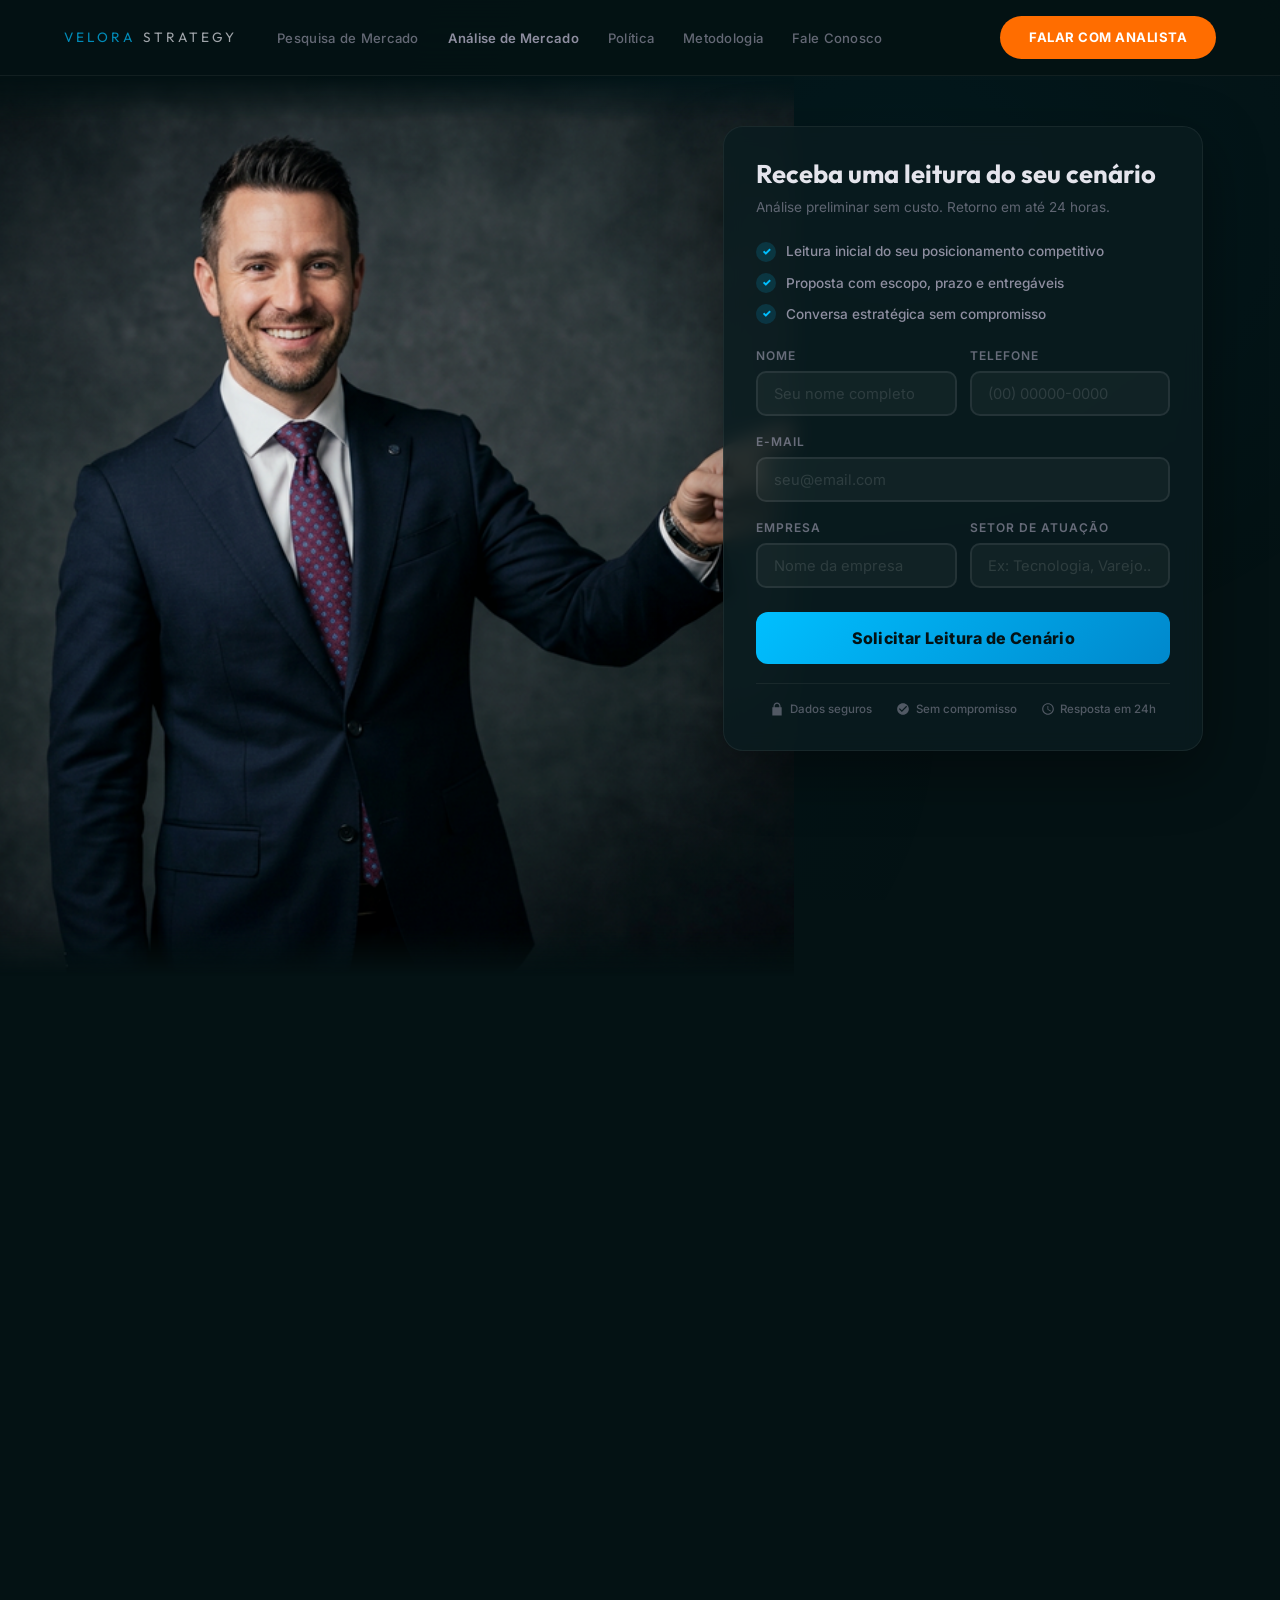
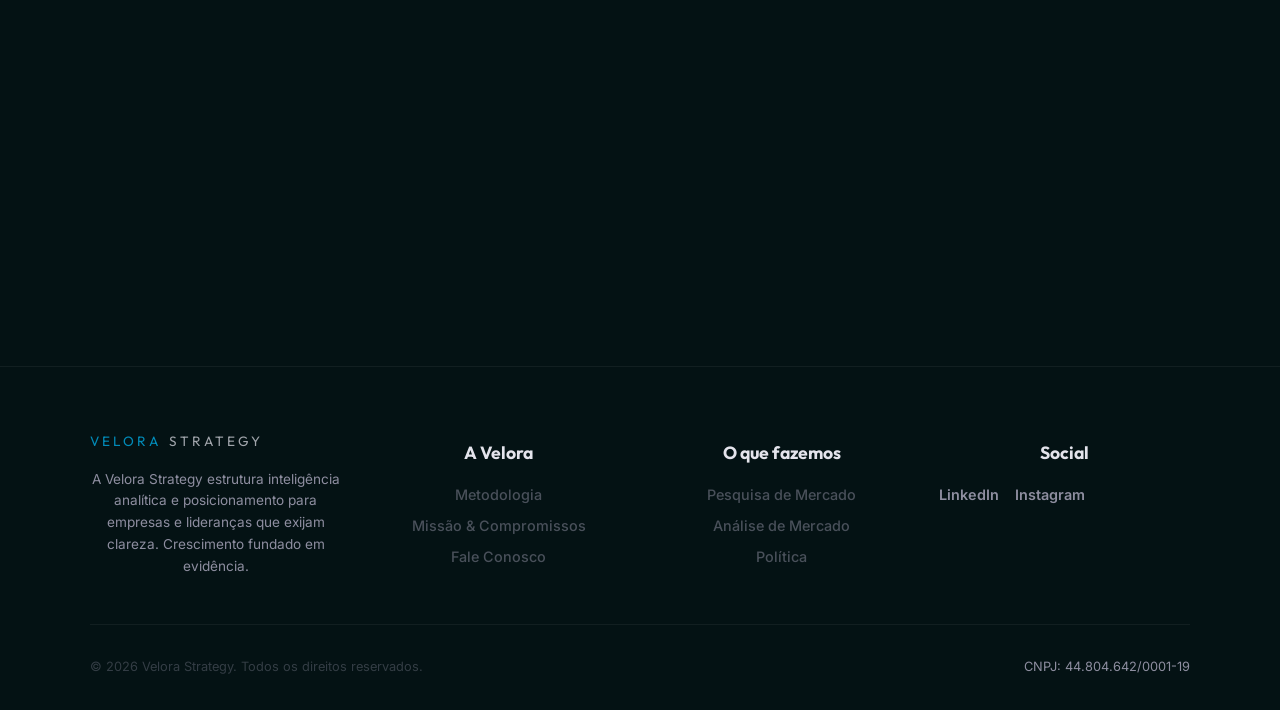
==== commit df255df4: "interface mobile atualizada" ====
--- a/analise-de-mercado.html
+++ b/analise-de-mercado.html
@@ -488,8 +488,8 @@
             <a href="index.html" class="logo">
                 <span class="velora-mark">Velora</span> <span>Strategy</span>
             </a>
-            <nav>
-                <ul class="nav-links">
+            <nav id="navbar">
+                <ul class="nav-links" id="nav-links">
                     <li><a href="pesquisa-de-mercado.html">Pesquisa de Mercado</a></li>
                     <li><a href="analise-de-mercado.html" class="active">Análise de Mercado</a></li>
                     <li><a href="marketing-politico.html">Política</a></li>
@@ -498,7 +498,12 @@
                 </ul>
             </nav>
         </div>
-        <a href="#formulario" class="header-cta cta-destaque">Falar com Analista</a>
+        <div style="display: flex; align-items: center; gap: 1rem;">
+            <a href="#formulario" class="header-cta cta-destaque">Falar com Analista</a>
+            <button class="menu-toggle" id="mobile-menu" aria-label="Abrir Menu">
+                <span></span><span></span><span></span>
+            </button>
+        </div>
     </header>
 
     <main>
@@ -1014,6 +1019,13 @@
         </a>
     </div>
 
+    <div class="floating-cta">
+        <a href="https://wa.me/5532985066027" target="_blank" style="background: #25D366; color: #fff; padding: 1rem; border-radius: 12px; display: flex; align-items: center; justify-content: center; gap: 0.5rem; text-decoration: none; font-weight: bold; width: 100%; box-shadow: 0 4px 15px rgba(37, 211, 102, 0.4);">
+            <svg xmlns="http://www.w3.org/2000/svg" width="20" height="20" fill="currentColor" viewBox="0 0 24 24"><path d="M17.472 14.382c-.297-.149-1.758-.867-2.03-.967-.273-.099-.471-.148-.67.15-.197.297-.767.966-.94 1.164-.173.199-.347.223-.644.075-.297-.15-1.255-.463-2.39-1.475-.883-.788-1.48-1.761-1.653-2.059-.173-.297-.018-.458.13-.606.134-.133.298-.347.446-.52.149-.174.198-.298.298-.497.099-.198.05-.371-.025-.52-.075-.149-.669-1.612-.916-2.207-.242-.579-.487-.5-.669-.51a12.8 12.8 0 0 0-.57-.01c-.198 0-.52.074-.792.372-.272.297-1.04 1.016-1.04 2.479 0 1.462 1.065 2.875 1.213 3.074.149.198 2.096 3.2 5.077 4.487.709.306 1.262.489 1.694.625.712.227 1.36.195 1.871.118.571-.085 1.758-.719 2.006-1.413.248-.694.248-1.289.173-1.413-.074-.124-.272-.198-.57-.347m-5.421 7.403h-.004a9.87 9.87 0 0 1-5.031-1.378l-.361-.214-3.741.982.998-3.648-.235-.374a9.86 9.86 0 0 1-1.51-5.26c.001-5.45 4.436-9.884 9.888-9.884 2.64 0 5.122 1.03 6.988 2.898a9.825 9.825 0 0 1 2.893 6.994c-.003 5.45-4.437 9.884-9.885 9.884m8.413-18.297A11.815 11.815 0 0 0 12.05 0C5.495 0 .16 5.335.157 11.892c0 2.096.547 4.142 1.588 5.945L.057 24l6.305-1.654a11.882 11.882 0 0 0 5.683 1.448h.005c6.554 0 11.89-5.335 11.893-11.893a11.821 11.821 0 0 0-3.48-8.413Z" /></svg>
+            Falar pelo WhatsApp
+        </a>
+    </div>
+
     <script>
         // Header scroll & FAB To Top
         const btnToTop = document.getElementById('btn-totop');
@@ -1034,6 +1046,42 @@
             btnToTop.addEventListener('click', (e) => {
                 e.preventDefault();
                 window.scrollTo({ top: 0, behavior: 'smooth' });
+            });
+        }
+
+        // Mobile Menu Toggle
+        const mobileMenuBtn = document.getElementById('mobile-menu');
+        const navLinks = document.getElementById('nav-links');
+        
+        if(mobileMenuBtn && navLinks) {
+            mobileMenuBtn.addEventListener('click', () => {
+                mobileMenuBtn.classList.toggle('active');
+                navLinks.classList.toggle('active');
+            });
+
+            navLinks.querySelectorAll('a').forEach(link => {
+                link.addEventListener('click', () => {
+                    mobileMenuBtn.classList.remove('active');
+                    navLinks.classList.remove('active');
+                });
+            });
+        }
+
+        // Mobile Menu Toggle
+        const mobileMenuBtn = document.getElementById('mobile-menu');
+        const navLinks = document.getElementById('nav-links');
+        
+        if(mobileMenuBtn && navLinks) {
+            mobileMenuBtn.addEventListener('click', () => {
+                mobileMenuBtn.classList.toggle('active');
+                navLinks.classList.toggle('active');
+            });
+
+            navLinks.querySelectorAll('a').forEach(link => {
+                link.addEventListener('click', () => {
+                    mobileMenuBtn.classList.remove('active');
+                    navLinks.classList.remove('active');
+                });
             });
         }
 
--- a/shared.css
+++ b/shared.css
@@ -152,10 +152,23 @@
 
 .menu-toggle span {
   display: block;
-  width: 22px;
+  width: 26px;
   height: 2px;
-  margin: 5px 0;
-  transition: all 0.3s ease;
+  margin: 6px 0;
+  background-color: var(--text-primary, #E4E4EC);
+  transition: all 0.3s cubic-bezier(0.4, 0, 0.2, 1);
+}
+
+.menu-toggle.active span:nth-child(1) {
+  transform: translateY(8px) rotate(45deg);
+}
+
+.menu-toggle.active span:nth-child(2) {
+  opacity: 0;
+}
+
+.menu-toggle.active span:nth-child(3) {
+  transform: translateY(-8px) rotate(-45deg);
 }
 
 /* ===== HERO SECTION ===== */
@@ -1049,13 +1062,12 @@
   bottom: 0;
   left: 0;
   width: 100%;
-  padding: 1rem 5%;
-  z-index: 999;
-  backdrop-filter: blur(16px);
-  -webkit-backdrop-filter: blur(16px);
-  border-top: 1px solid rgba(128, 128, 128, 0.1);
-  transform: translateY(100%);
-  transition: transform 0.4s cubic-bezier(0.4, 0, 0.2, 1);
+  padding: 1rem 5% max(1rem, env(safe-area-inset-bottom));
+  z-index: 1000;
+  background: rgba(4, 18, 20, 0.85);
+  backdrop-filter: blur(20px);
+  -webkit-backdrop-filter: blur(20px);
+  border-top: 1px solid rgba(255, 255, 255, 0.08);
 }
 
 .floating-cta.visible {
@@ -1225,8 +1237,45 @@
 
 
 
+  .header-cta {
+    display: none !important;
+  }
+
   .nav-links {
-    display: none;
+    position: absolute;
+    top: 100%;
+    left: 0;
+    width: 100%;
+    background: rgba(10, 28, 31, 0.98);
+    backdrop-filter: blur(25px);
+    -webkit-backdrop-filter: blur(25px);
+    flex-direction: column;
+    padding: 1.5rem 5%;
+    border-bottom: 1px solid rgba(255, 255, 255, 0.08);
+    box-shadow: 0 20px 40px rgba(0, 0, 0, 0.4);
+    clip-path: polygon(0 0, 100% 0, 100% 0, 0 0);
+    transition: clip-path 0.4s cubic-bezier(0.4, 0, 0.2, 1);
+  }
+
+  .nav-links.active {
+    clip-path: polygon(0 0, 100% 0, 100% 100%, 0 100%);
+  }
+
+  .nav-links li {
+    width: 100%;
+    text-align: center;
+    border-bottom: 1px solid rgba(255, 255, 255, 0.05);
+    padding: 1.2rem 0;
+  }
+  
+  .nav-links li:last-child {
+    border-bottom: none;
+  }
+
+  .nav-links a {
+    font-size: 1.05rem;
+    font-weight: 600;
+    display: block;
   }
 
   .menu-toggle {
@@ -1266,6 +1315,12 @@
 
   .form-group {
     margin-bottom: 0.8rem;
+  }
+
+  .form-group input,
+  .form-group select,
+  .form-group textarea {
+    font-size: 16px !important;
   }
 
   .method-card {
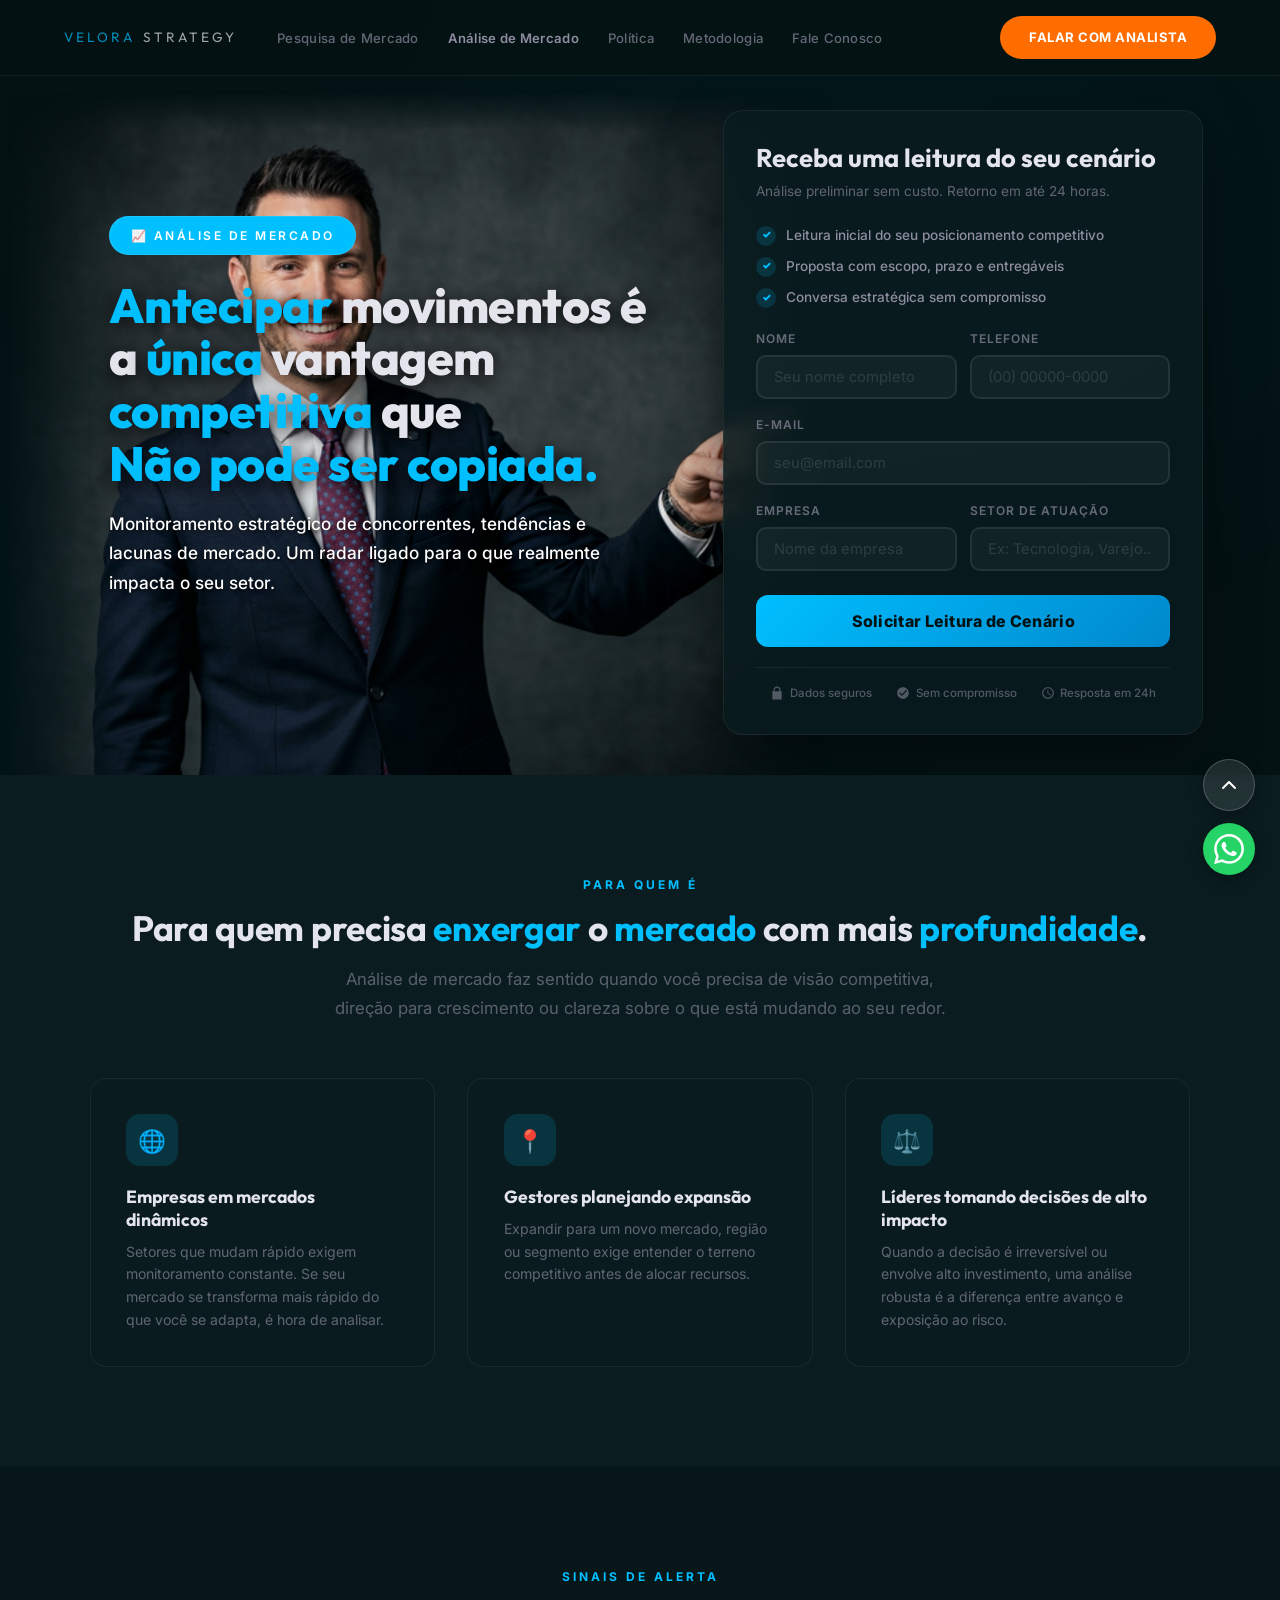
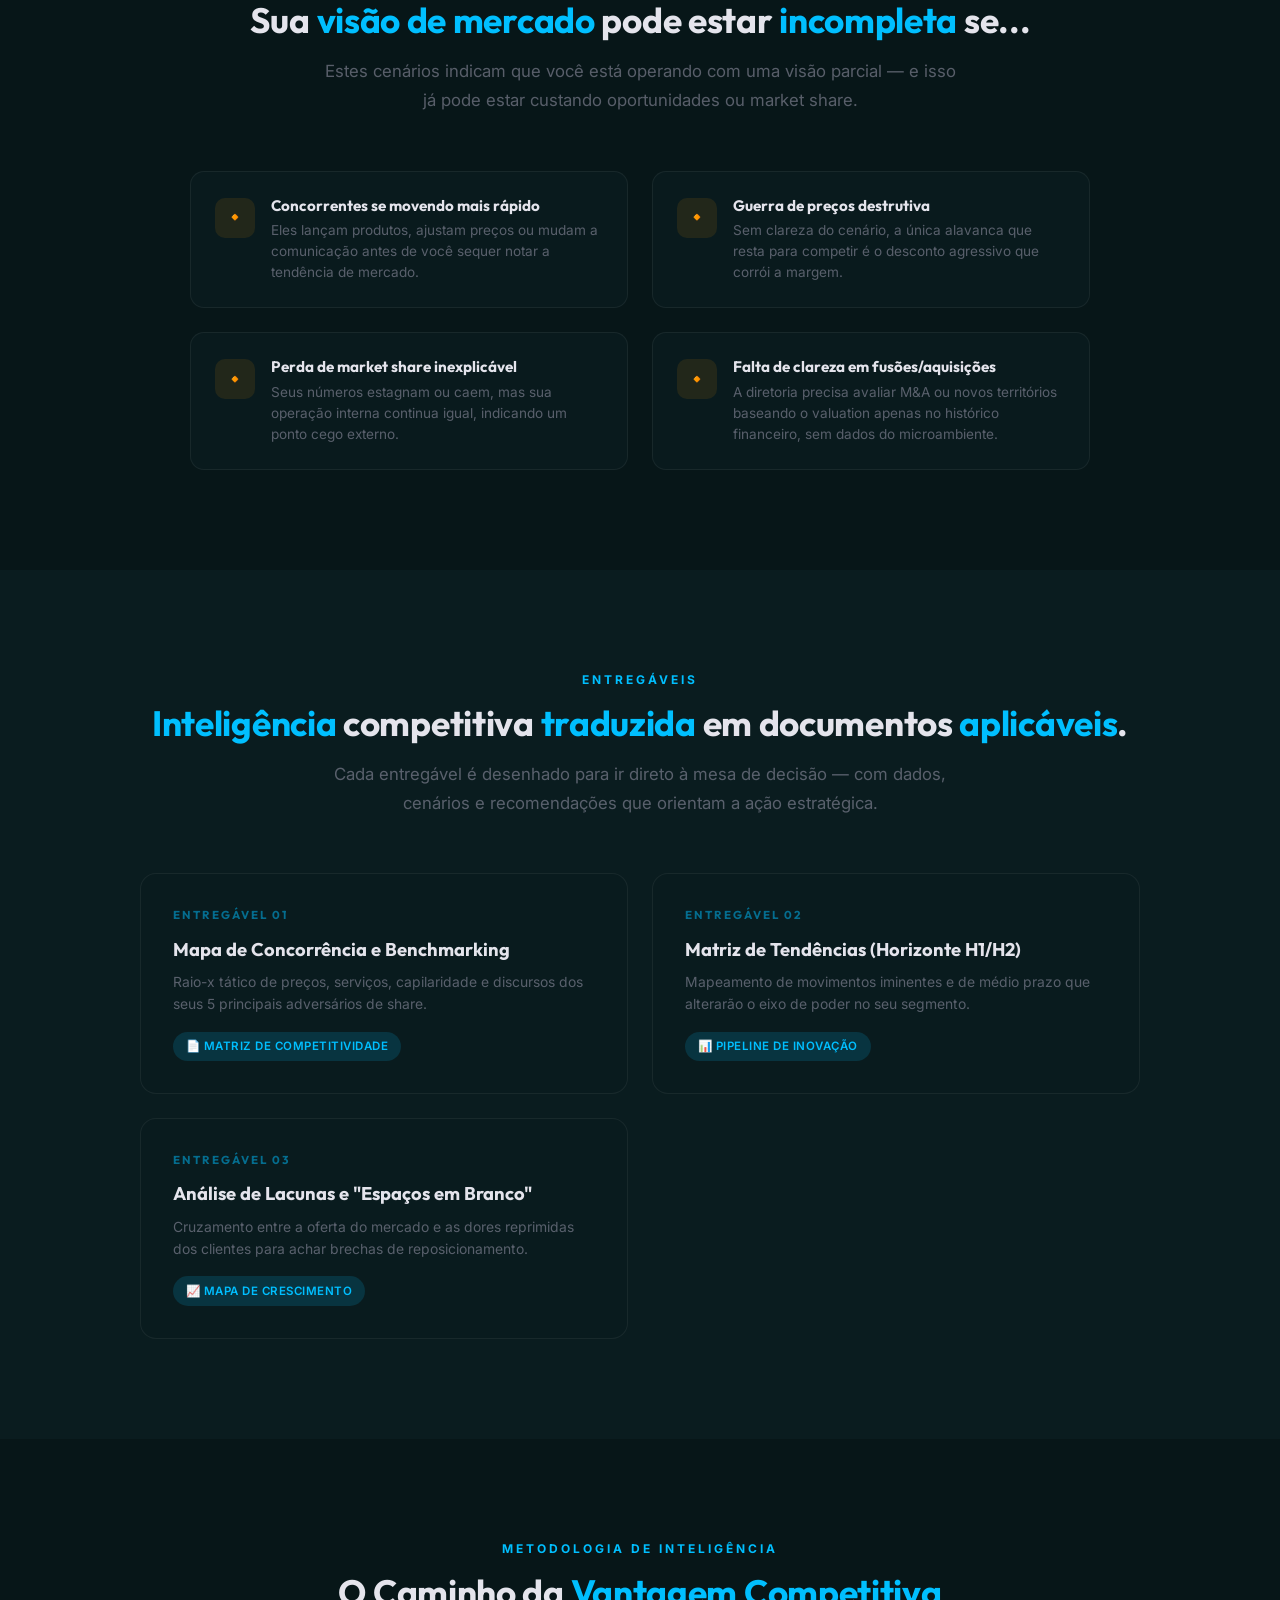
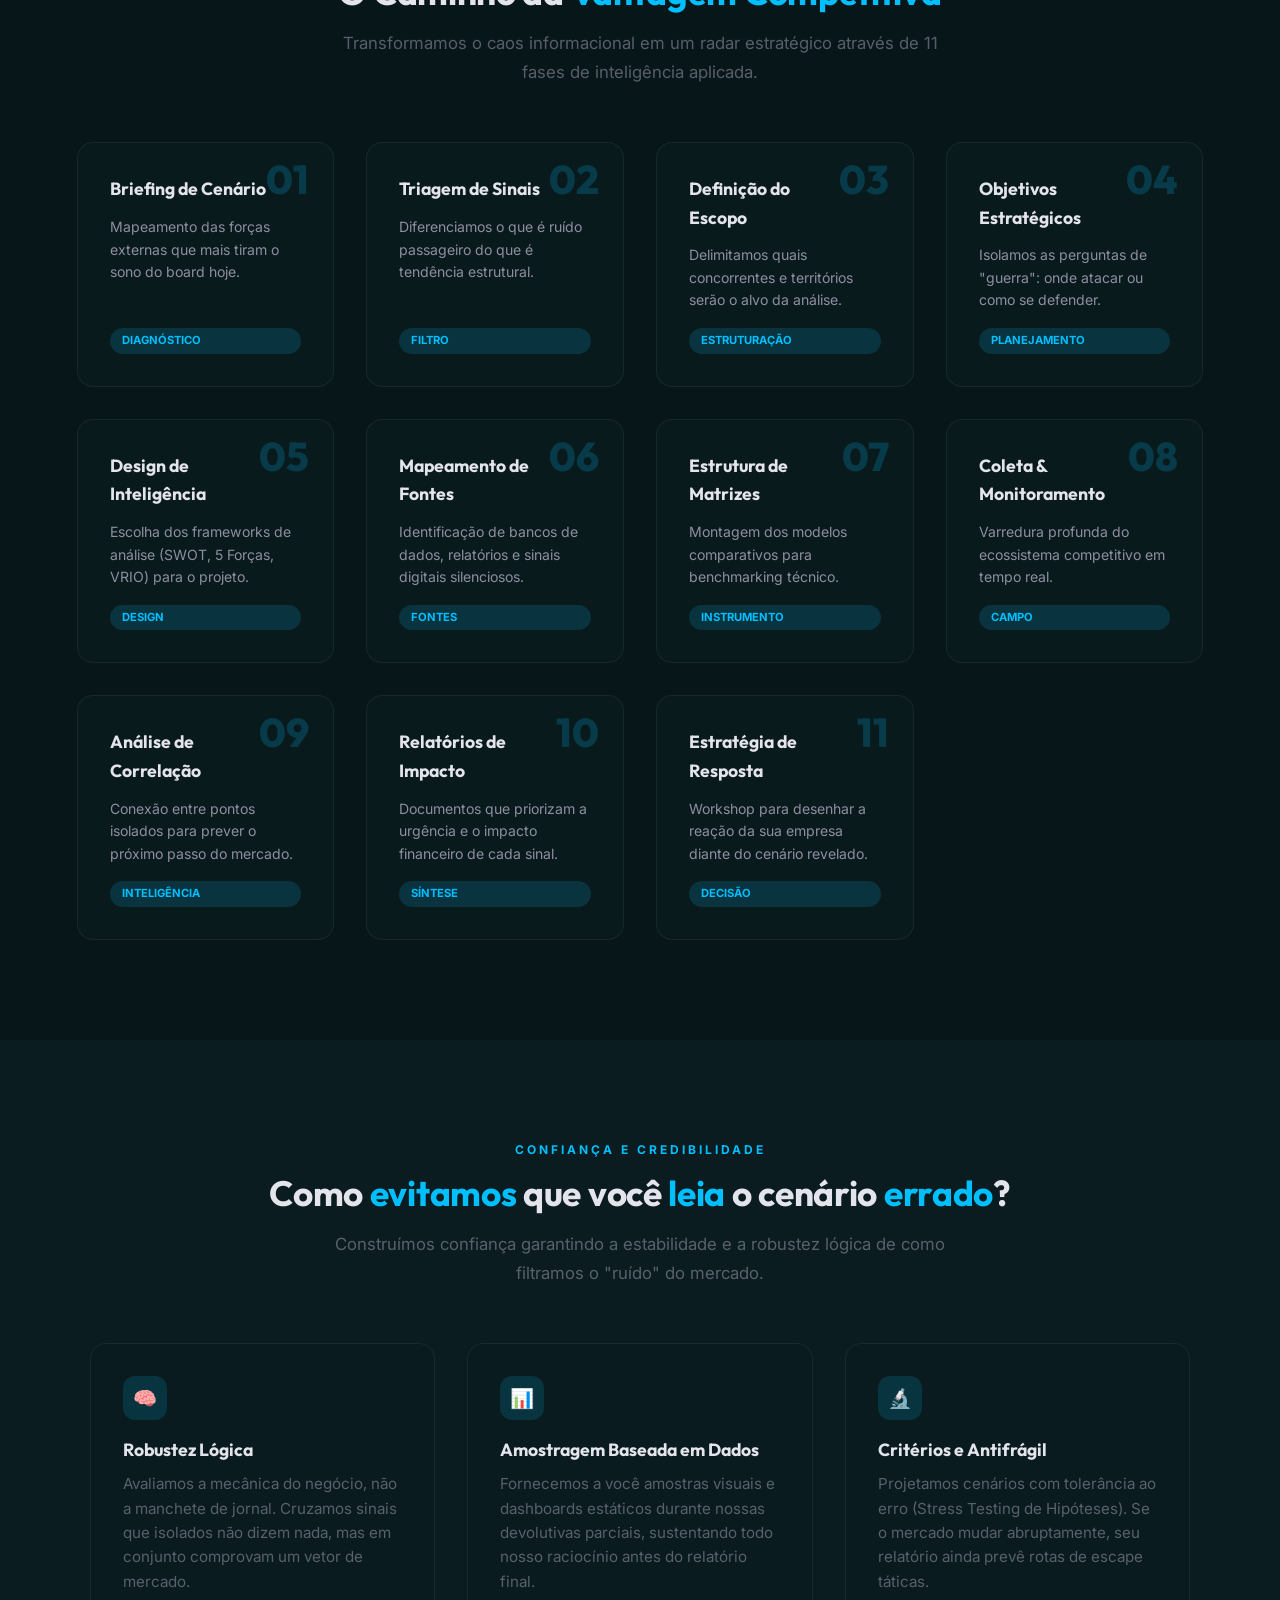
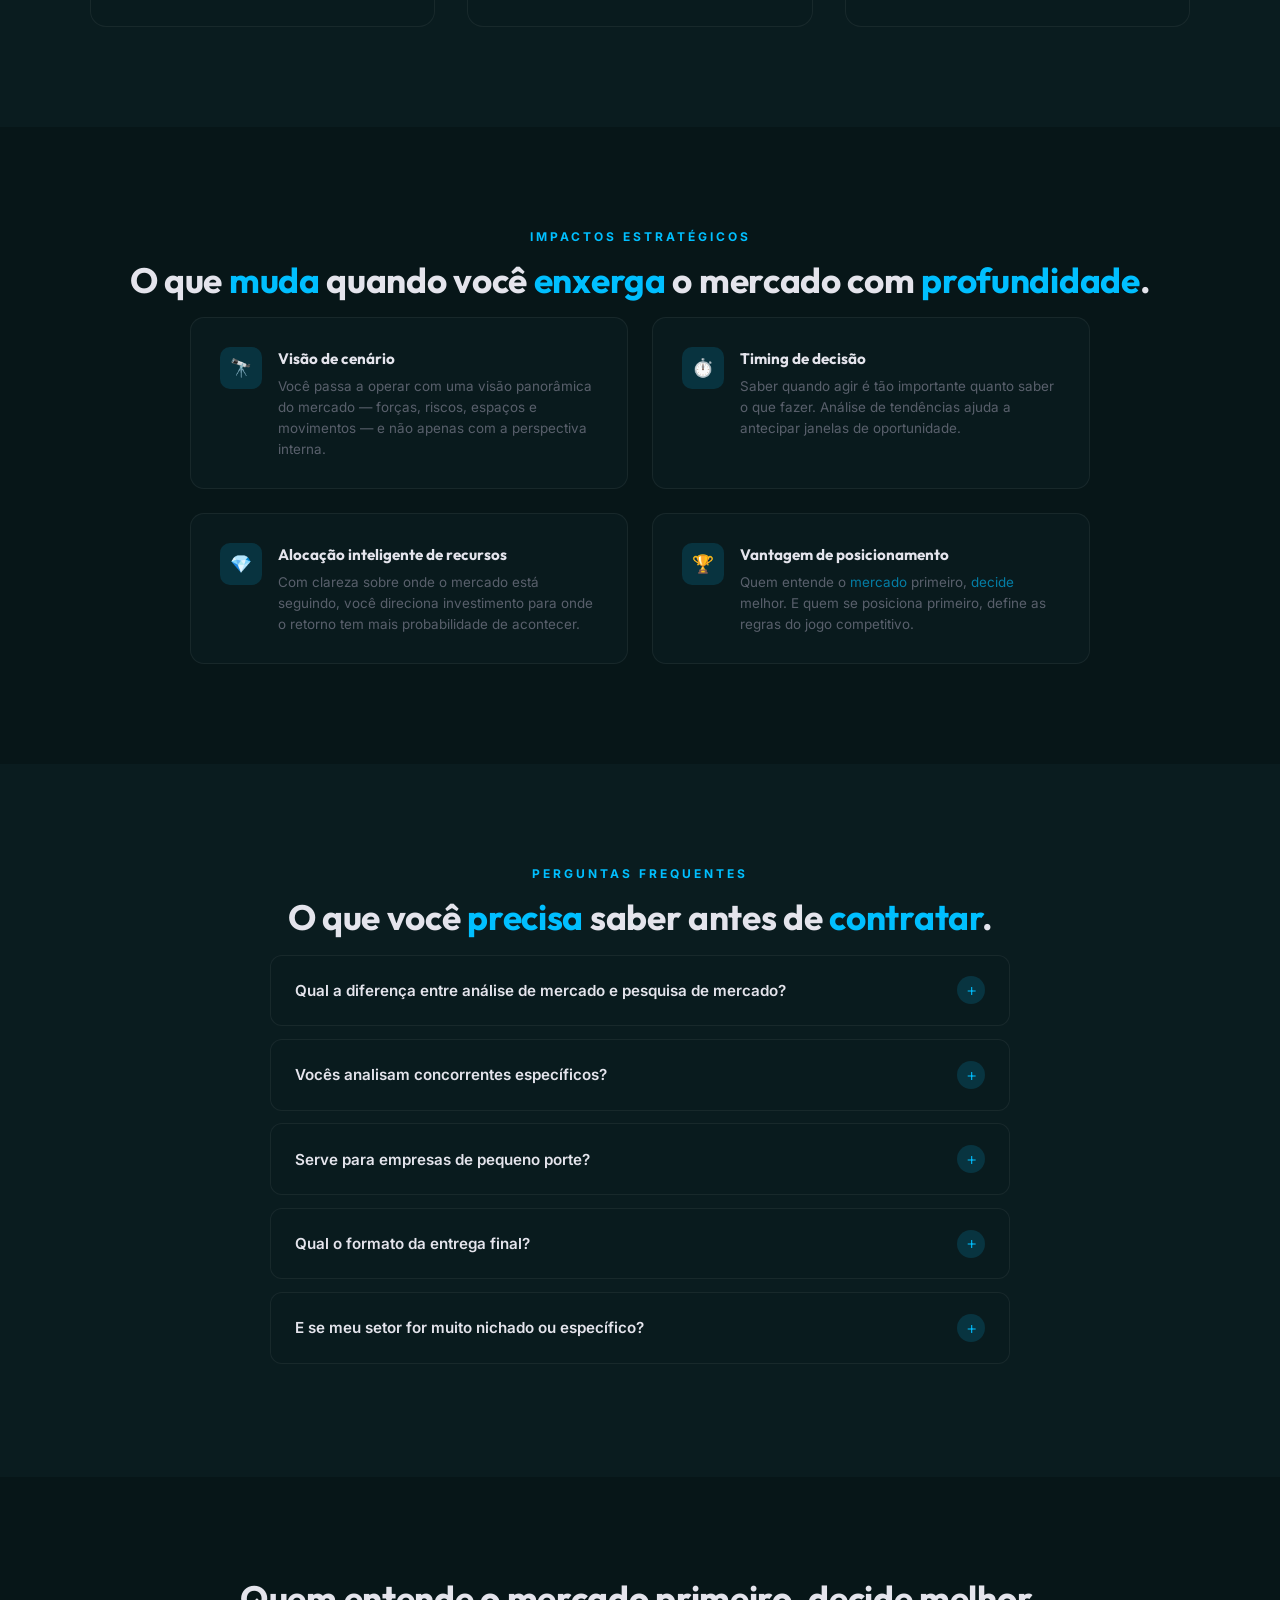
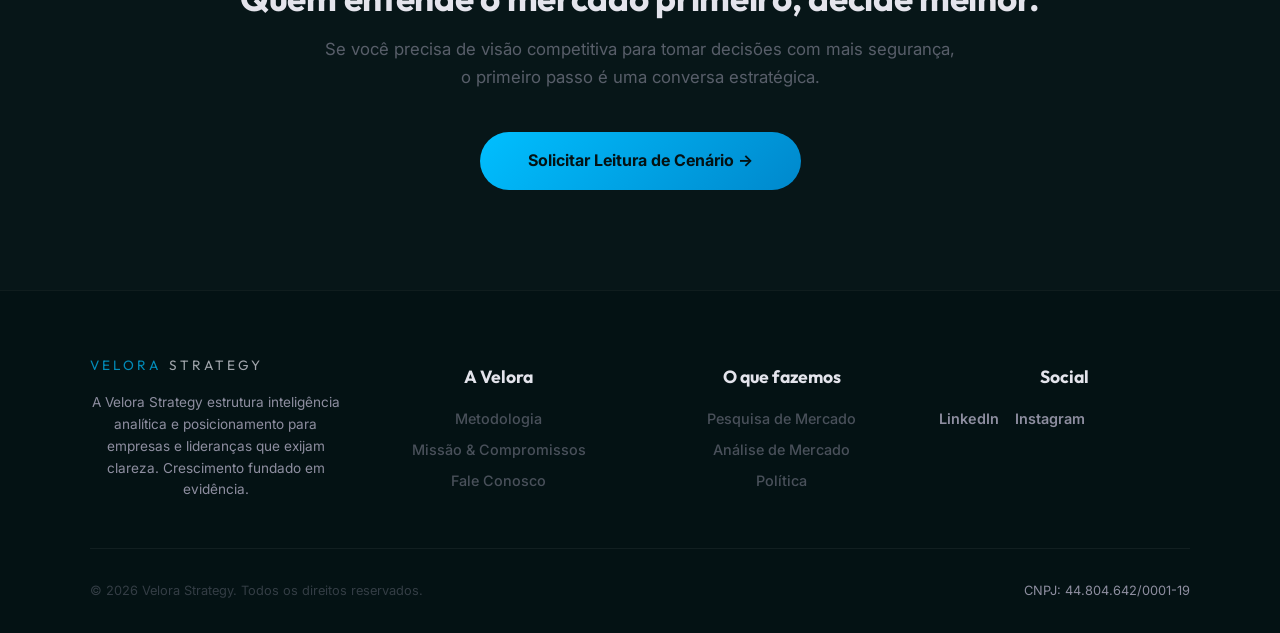
==== commit e33dfaaf: "alterações feitas na versão mobile e no posicionamento das imagens" ====
--- a/analise-de-mercado.html
+++ b/analise-de-mercado.html
@@ -92,7 +92,6 @@
             z-index: 0;
         }
 
-        .header,
         .hero,
         .audience-section,
         .problem-section,
@@ -454,10 +453,10 @@
             color: var(--bg-primary);
         }
 
-        /* Ajuste fino para igualar posição com a página de pesquisa */
+        /* Ajuste fino para igualar posição com a página de pesquisa *
         @media (min-width: 1025px) {
             .hero-right {
-                transform: translateY(-60px);
+                transform: translateY(0px); /* reverted */
             }
         }
 
@@ -511,7 +510,7 @@
         <!-- HERO -->
         <section class="hero" id="hero">
             <img src="images/analyst_pointing_v2.png" alt="Analista"
-                style="position: absolute; top: 0; left: 0; width: 62%; height: 100vh; z-index: 0; opacity: 0.95; pointer-events: none; object-fit: cover; object-position: center 10%; mask-image: linear-gradient(to bottom, transparent 0%, black 5%, black 95%, transparent 100%); -webkit-mask-image: linear-gradient(to bottom, transparent 0%, black 5%, black 95%, transparent 100%);" />
+                style="position: absolute; top: 10vh; left: 0; width: 65%; height: 90vh; z-index: 0; opacity: 0.95; pointer-events: none; object-fit: cover; object-position: right top; mask-image: linear-gradient(to right, transparent 0%, black 15%, black 85%, transparent 100%), linear-gradient(to bottom, transparent 0%, black 5%, black 95%, transparent 100%); -webkit-mask-image: linear-gradient(to right, transparent 0%, black 15%, black 85%, transparent 100%), linear-gradient(to bottom, transparent 0%, black 5%, black 95%, transparent 100%); -webkit-mask-composite: source-in; mask-composite: intersect;" />
             <div class="hero-left reveal" style="z-index: 2; padding-left: 2rem;">
                 <span class="hero-badge">📈 Análise de Mercado</span>
                 <h1 class="hero-headline">
@@ -943,10 +942,7 @@
 
     </main>
 
-    <!-- FLOATING MOBILE CTA -->
-    <div class="floating-cta" id="floating-cta">
-        <a href="#formulario">Solicitar Leitura de Cenário →</a>
-    </div>
+
 
     <!-- FOOTER -->
     <footer class="footer" style="padding: 4rem 6% 2rem;">
@@ -1019,10 +1015,9 @@
         </a>
     </div>
 
-    <div class="floating-cta">
-        <a href="https://wa.me/5532985066027" target="_blank" style="background: #25D366; color: #fff; padding: 1rem; border-radius: 12px; display: flex; align-items: center; justify-content: center; gap: 0.5rem; text-decoration: none; font-weight: bold; width: 100%; box-shadow: 0 4px 15px rgba(37, 211, 102, 0.4);">
-            <svg xmlns="http://www.w3.org/2000/svg" width="20" height="20" fill="currentColor" viewBox="0 0 24 24"><path d="M17.472 14.382c-.297-.149-1.758-.867-2.03-.967-.273-.099-.471-.148-.67.15-.197.297-.767.966-.94 1.164-.173.199-.347.223-.644.075-.297-.15-1.255-.463-2.39-1.475-.883-.788-1.48-1.761-1.653-2.059-.173-.297-.018-.458.13-.606.134-.133.298-.347.446-.52.149-.174.198-.298.298-.497.099-.198.05-.371-.025-.52-.075-.149-.669-1.612-.916-2.207-.242-.579-.487-.5-.669-.51a12.8 12.8 0 0 0-.57-.01c-.198 0-.52.074-.792.372-.272.297-1.04 1.016-1.04 2.479 0 1.462 1.065 2.875 1.213 3.074.149.198 2.096 3.2 5.077 4.487.709.306 1.262.489 1.694.625.712.227 1.36.195 1.871.118.571-.085 1.758-.719 2.006-1.413.248-.694.248-1.289.173-1.413-.074-.124-.272-.198-.57-.347m-5.421 7.403h-.004a9.87 9.87 0 0 1-5.031-1.378l-.361-.214-3.741.982.998-3.648-.235-.374a9.86 9.86 0 0 1-1.51-5.26c.001-5.45 4.436-9.884 9.888-9.884 2.64 0 5.122 1.03 6.988 2.898a9.825 9.825 0 0 1 2.893 6.994c-.003 5.45-4.437 9.884-9.885 9.884m8.413-18.297A11.815 11.815 0 0 0 12.05 0C5.495 0 .16 5.335.157 11.892c0 2.096.547 4.142 1.588 5.945L.057 24l6.305-1.654a11.882 11.882 0 0 0 5.683 1.448h.005c6.554 0 11.89-5.335 11.893-11.893a11.821 11.821 0 0 0-3.48-8.413Z" /></svg>
-            Falar pelo WhatsApp
+    <div class="floating-cta" id="floating-cta">
+        <a href="#formulario" style="background: linear-gradient(135deg, var(--accent), var(--accent-dark)); color: #fff; padding: 1rem; border-radius: 12px; display: flex; align-items: center; justify-content: center; gap: 0.5rem; text-decoration: none; font-weight: bold; width: 100%; box-shadow: 0 4px 15px rgba(0, 191, 255, 0.4);">
+            Falar com um Estrategista
         </a>
     </div>
 
@@ -1046,24 +1041,6 @@
             btnToTop.addEventListener('click', (e) => {
                 e.preventDefault();
                 window.scrollTo({ top: 0, behavior: 'smooth' });
-            });
-        }
-
-        // Mobile Menu Toggle
-        const mobileMenuBtn = document.getElementById('mobile-menu');
-        const navLinks = document.getElementById('nav-links');
-        
-        if(mobileMenuBtn && navLinks) {
-            mobileMenuBtn.addEventListener('click', () => {
-                mobileMenuBtn.classList.toggle('active');
-                navLinks.classList.toggle('active');
-            });
-
-            navLinks.querySelectorAll('a').forEach(link => {
-                link.addEventListener('click', () => {
-                    mobileMenuBtn.classList.remove('active');
-                    navLinks.classList.remove('active');
-                });
             });
         }
 
--- a/shared.css
+++ b/shared.css
@@ -1246,15 +1246,16 @@
     top: 100%;
     left: 0;
     width: 100%;
-    background: rgba(10, 28, 31, 0.98);
+    background: rgba(4, 18, 20, 0.99);
     backdrop-filter: blur(25px);
     -webkit-backdrop-filter: blur(25px);
     flex-direction: column;
     padding: 1.5rem 5%;
     border-bottom: 1px solid rgba(255, 255, 255, 0.08);
-    box-shadow: 0 20px 40px rgba(0, 0, 0, 0.4);
+    box-shadow: 0 20px 40px rgba(0, 0, 0, 0.6);
     clip-path: polygon(0 0, 100% 0, 100% 0, 0 0);
     transition: clip-path 0.4s cubic-bezier(0.4, 0, 0.2, 1);
+    z-index: 9999;
   }
 
   .nav-links.active {
@@ -1284,6 +1285,11 @@
 
   .floating-cta {
     display: block;
+    position: fixed;
+    bottom: 15px;
+    left: 15px;
+    right: 15px;
+    z-index: 999;
   }
 }
 
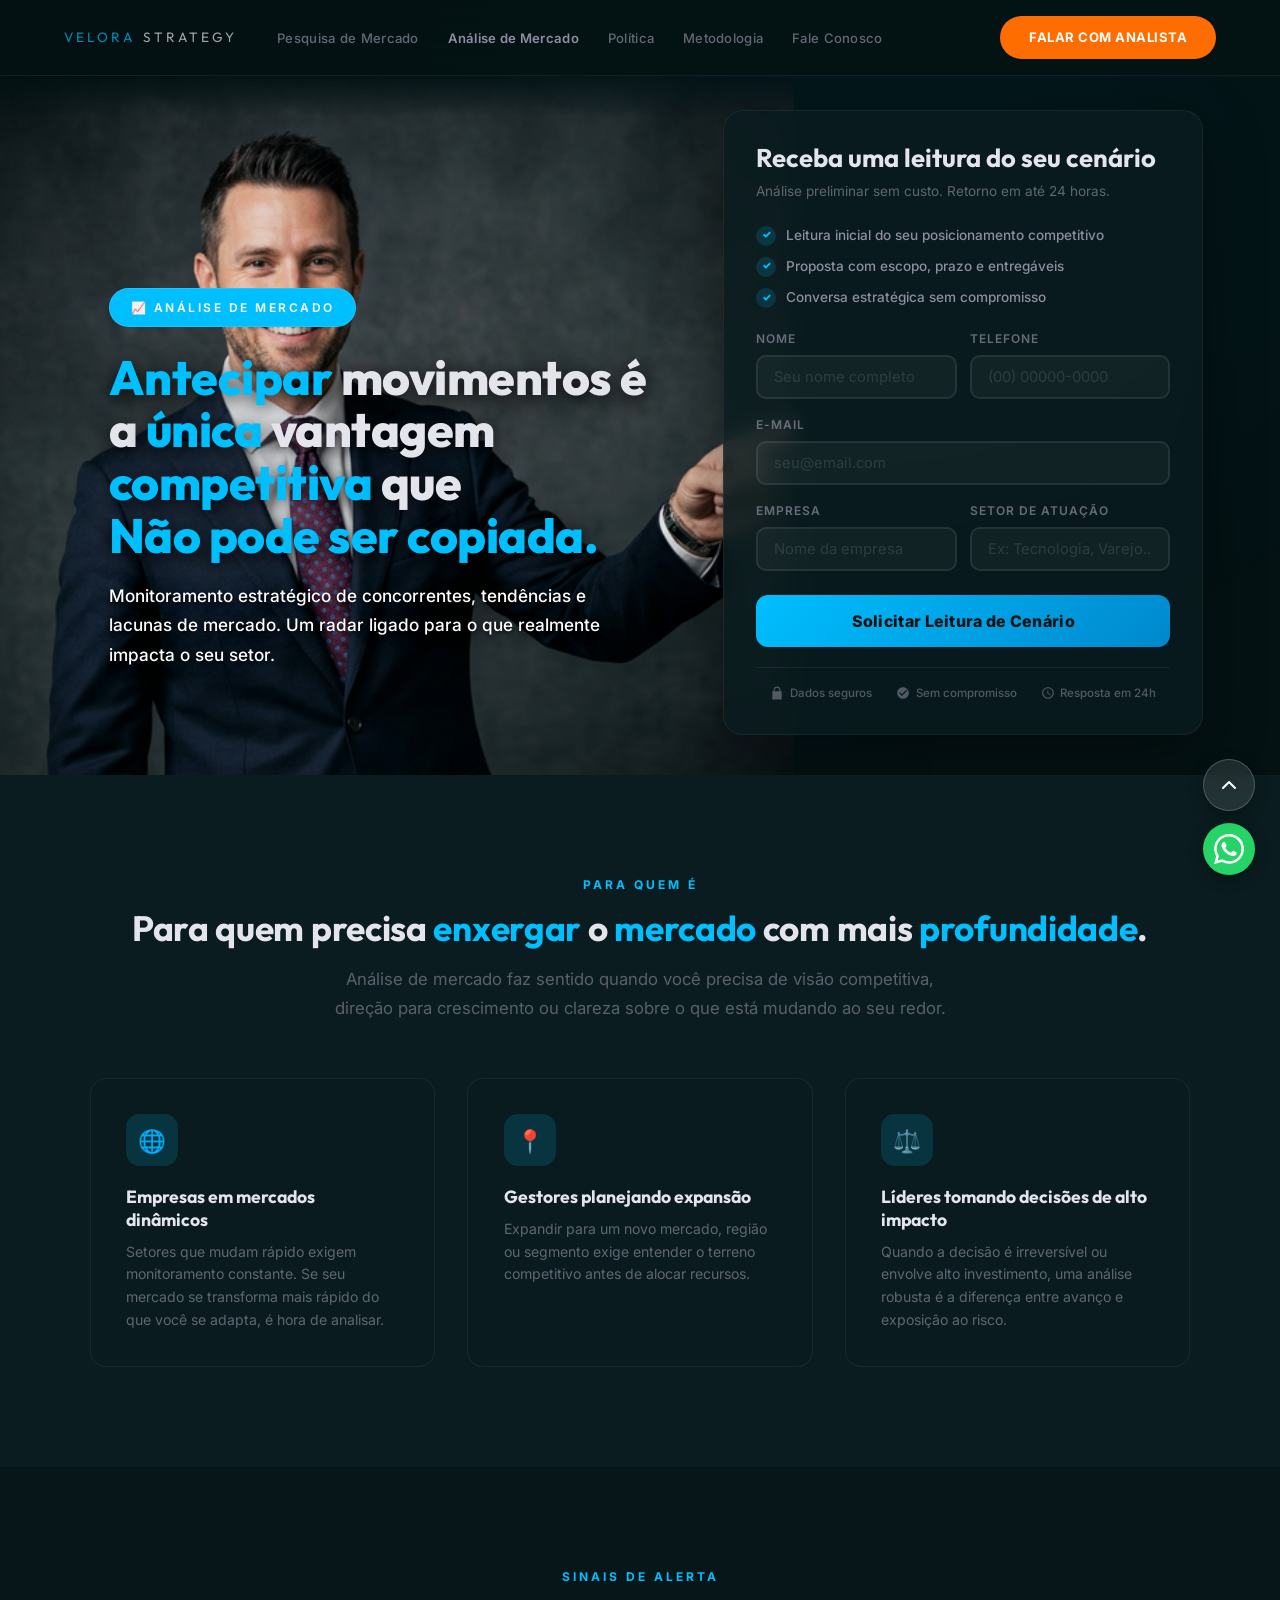
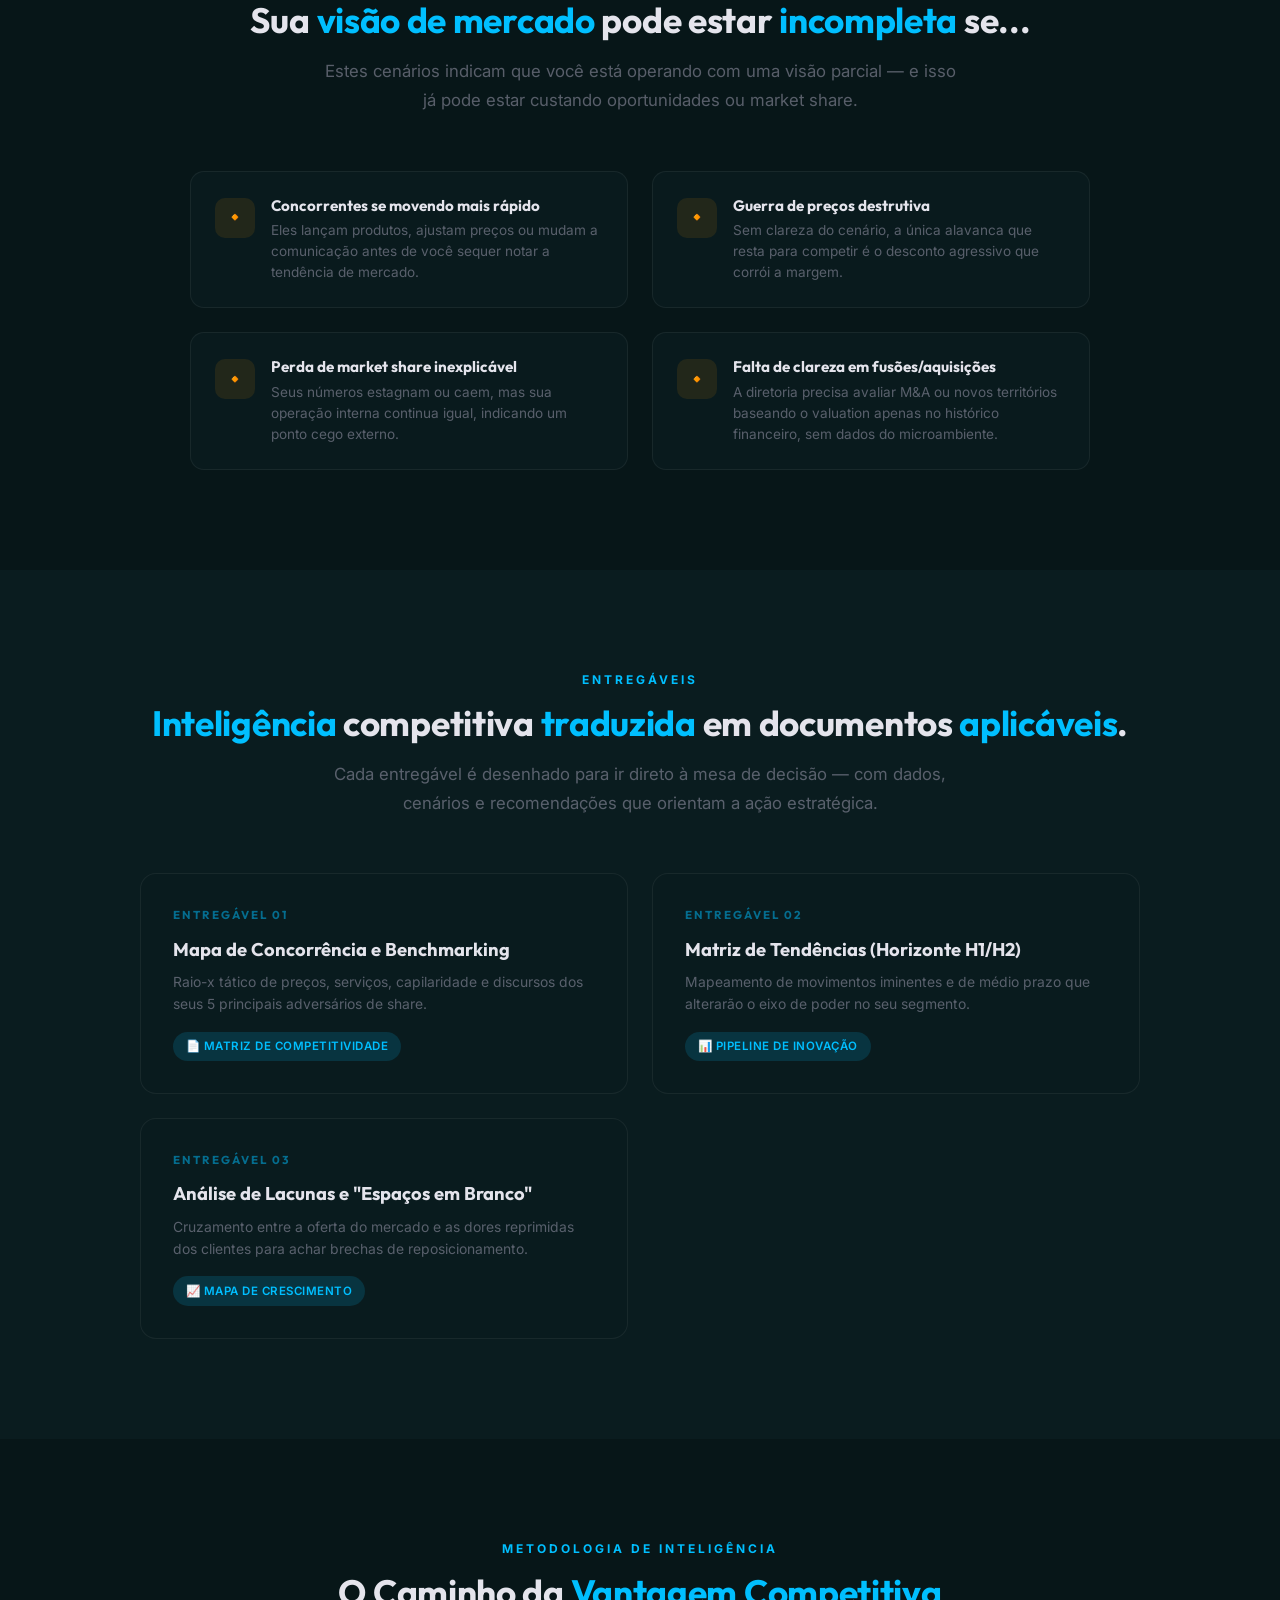
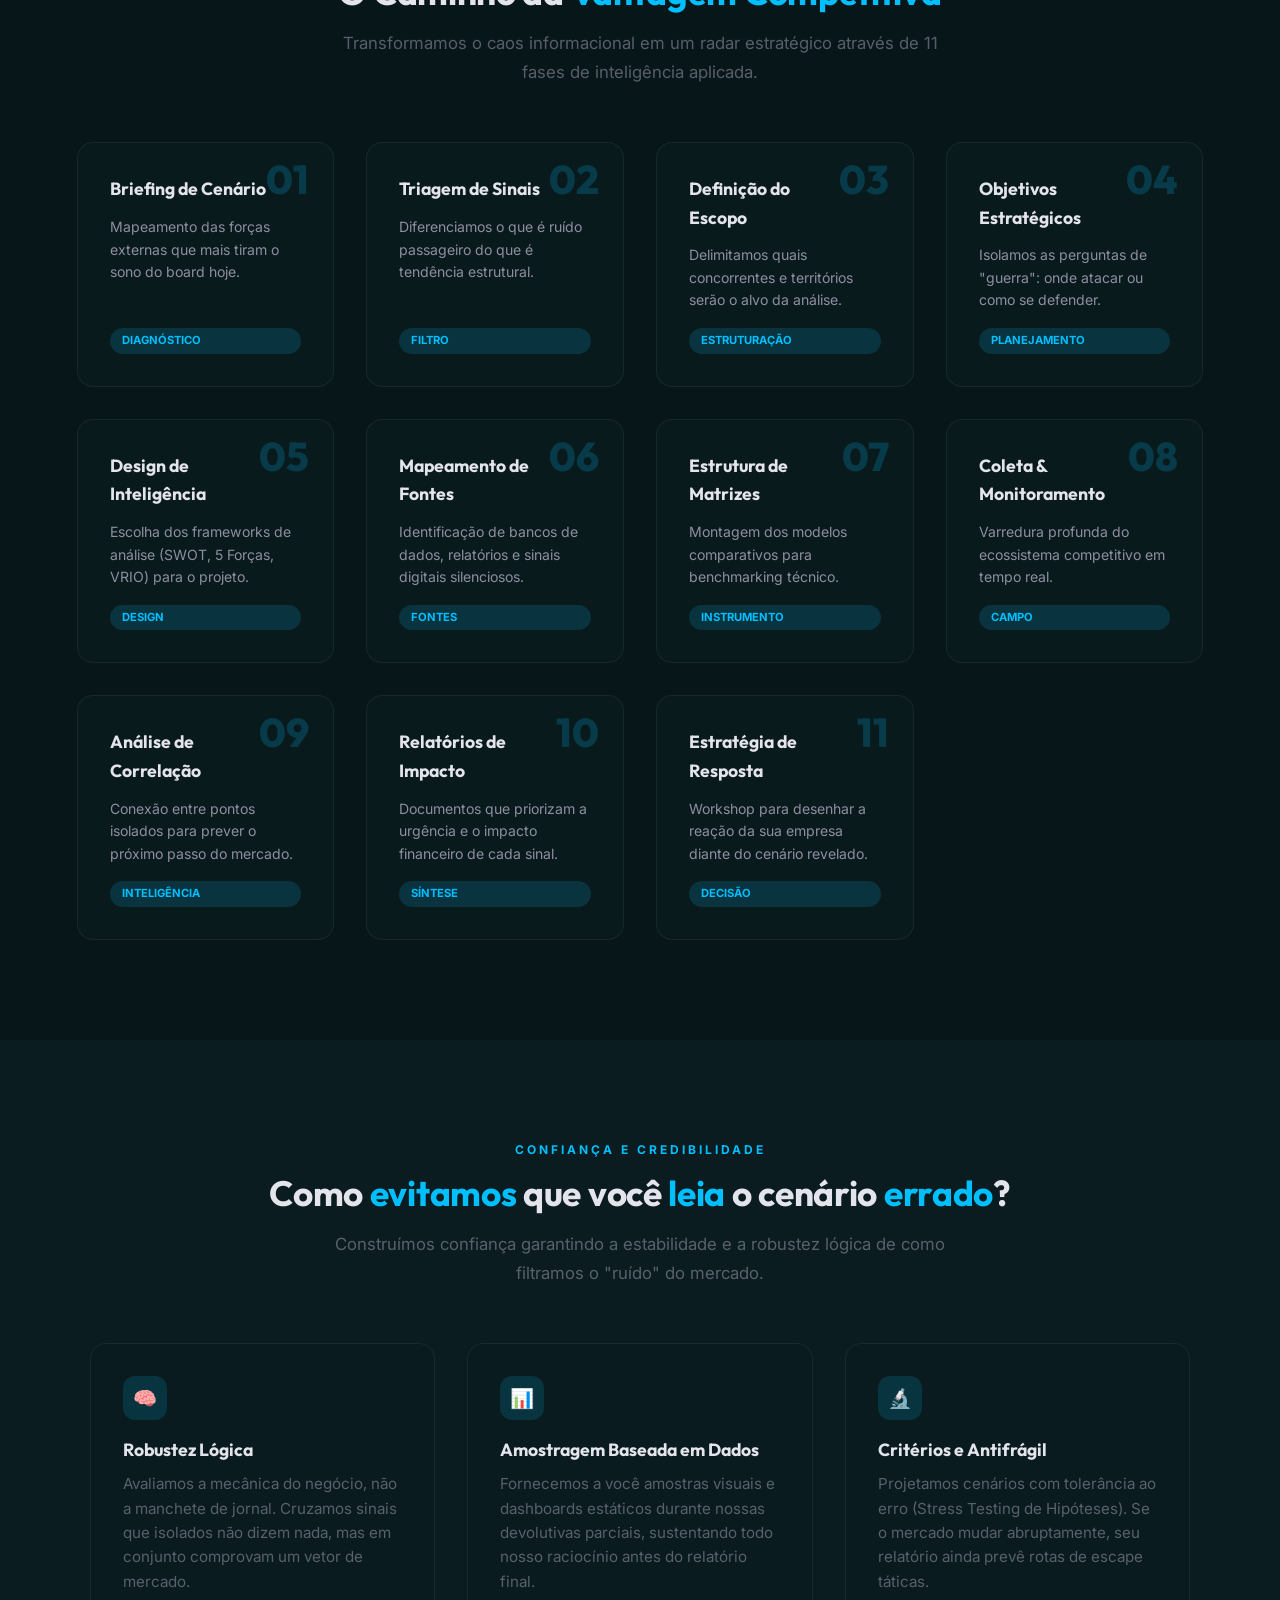
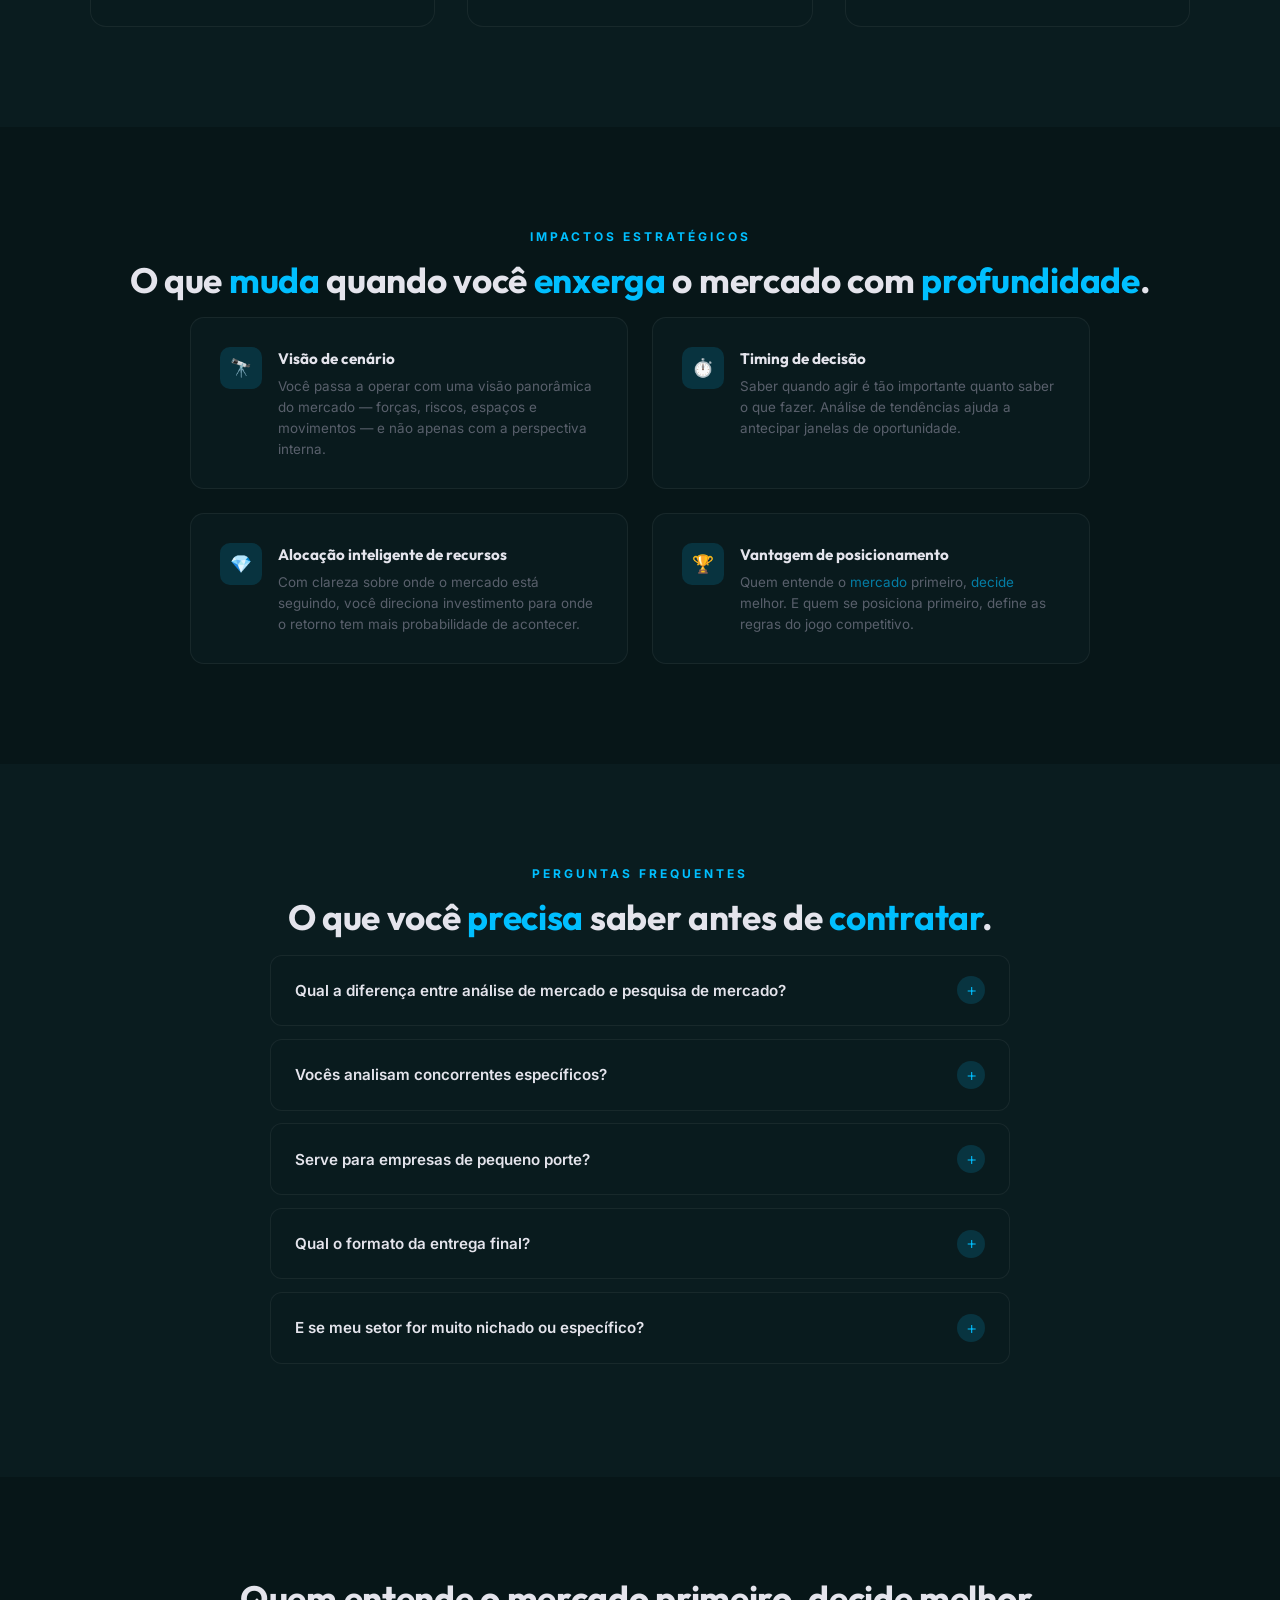
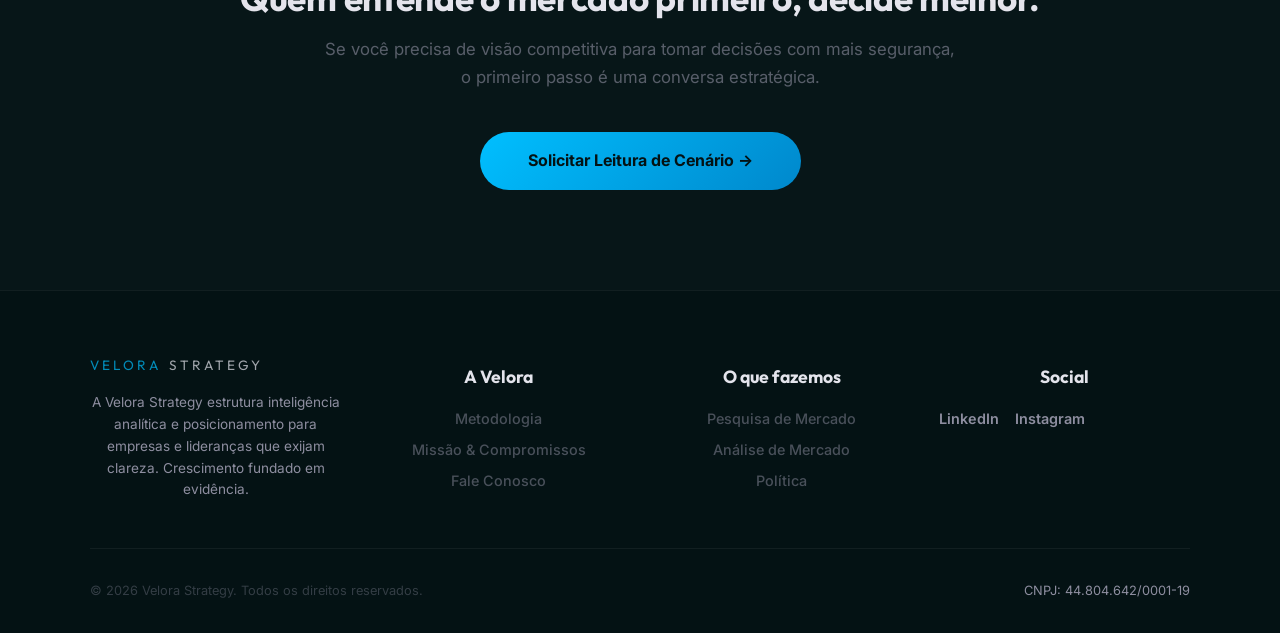
==== commit bac1e110: "Ajustes feitos na posição do formulário e nos correção para retornar as imagens ao enquadramento cor" ====
--- a/analise-de-mercado.html
+++ b/analise-de-mercado.html
@@ -453,10 +453,10 @@
             color: var(--bg-primary);
         }
 
-        /* Ajuste fino para igualar posição com a página de pesquisa *
+        /* Ajuste fino para igualar posição com a página de pesquisa */
         @media (min-width: 1025px) {
             .hero-right {
-                transform: translateY(0px); /* reverted */
+                transform: translateY(0px);
             }
         }
 
@@ -510,8 +510,8 @@
         <!-- HERO -->
         <section class="hero" id="hero">
             <img src="images/analyst_pointing_v2.png" alt="Analista"
-                style="position: absolute; top: 10vh; left: 0; width: 65%; height: 90vh; z-index: 0; opacity: 0.95; pointer-events: none; object-fit: cover; object-position: right top; mask-image: linear-gradient(to right, transparent 0%, black 15%, black 85%, transparent 100%), linear-gradient(to bottom, transparent 0%, black 5%, black 95%, transparent 100%); -webkit-mask-image: linear-gradient(to right, transparent 0%, black 15%, black 85%, transparent 100%), linear-gradient(to bottom, transparent 0%, black 5%, black 95%, transparent 100%); -webkit-mask-composite: source-in; mask-composite: intersect;" />
-            <div class="hero-left reveal" style="z-index: 2; padding-left: 2rem;">
+                style="position: absolute; top: 8vh; left: 0; width: 62%; height: 100vh; z-index: 0; opacity: 0.95; pointer-events: none; object-fit: cover; object-position: center 10%; mask-image: linear-gradient(to bottom, transparent 0%, black 5%, black 95%, transparent 100%); -webkit-mask-image: linear-gradient(to bottom, transparent 0%, black 5%, black 95%, transparent 100%);" />
+            <div class="hero-left reveal" style="z-index: 2; padding-left: 2rem; transform: translateY(8vh);">
                 <span class="hero-badge">📈 Análise de Mercado</span>
                 <h1 class="hero-headline">
                     <span class="text-accent">Antecipar</span> movimentos é a <span class="text-accent">única</span> vantagem <span class="text-accent">competitiva</span> que<br>
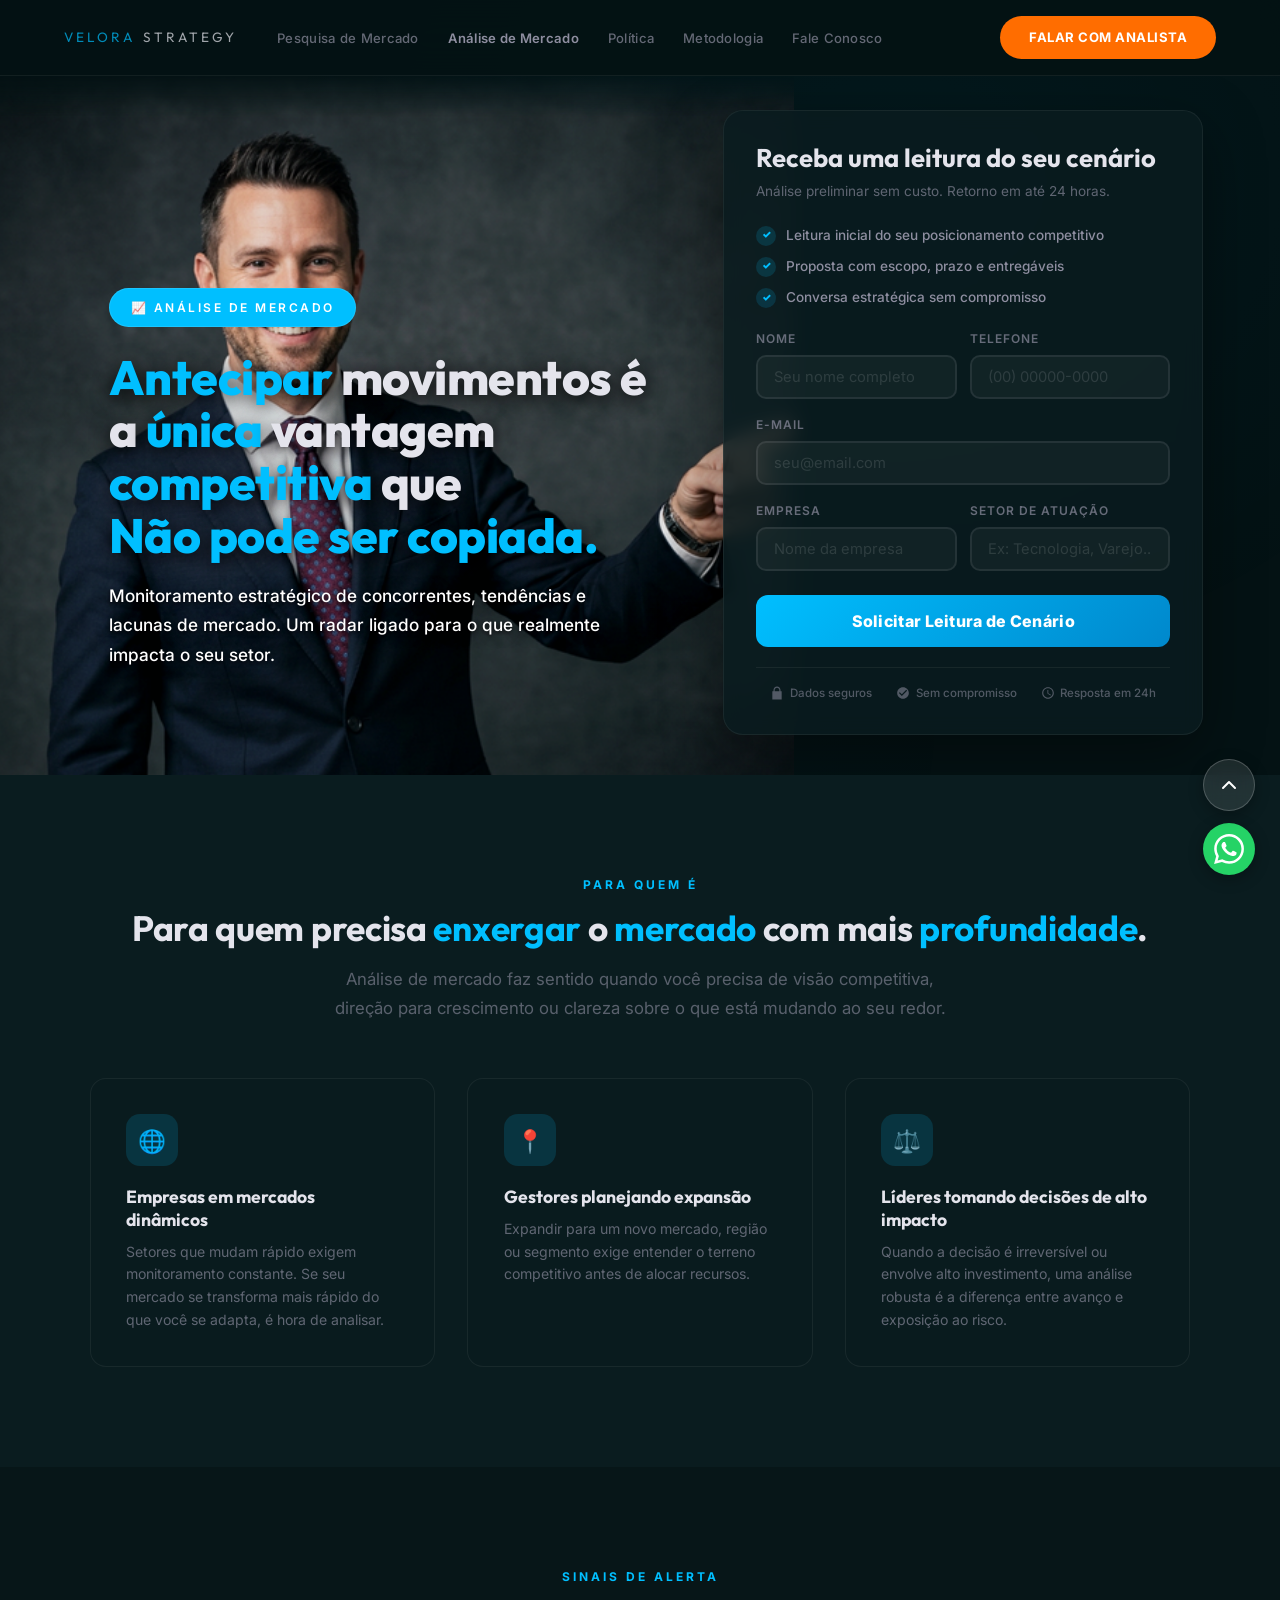
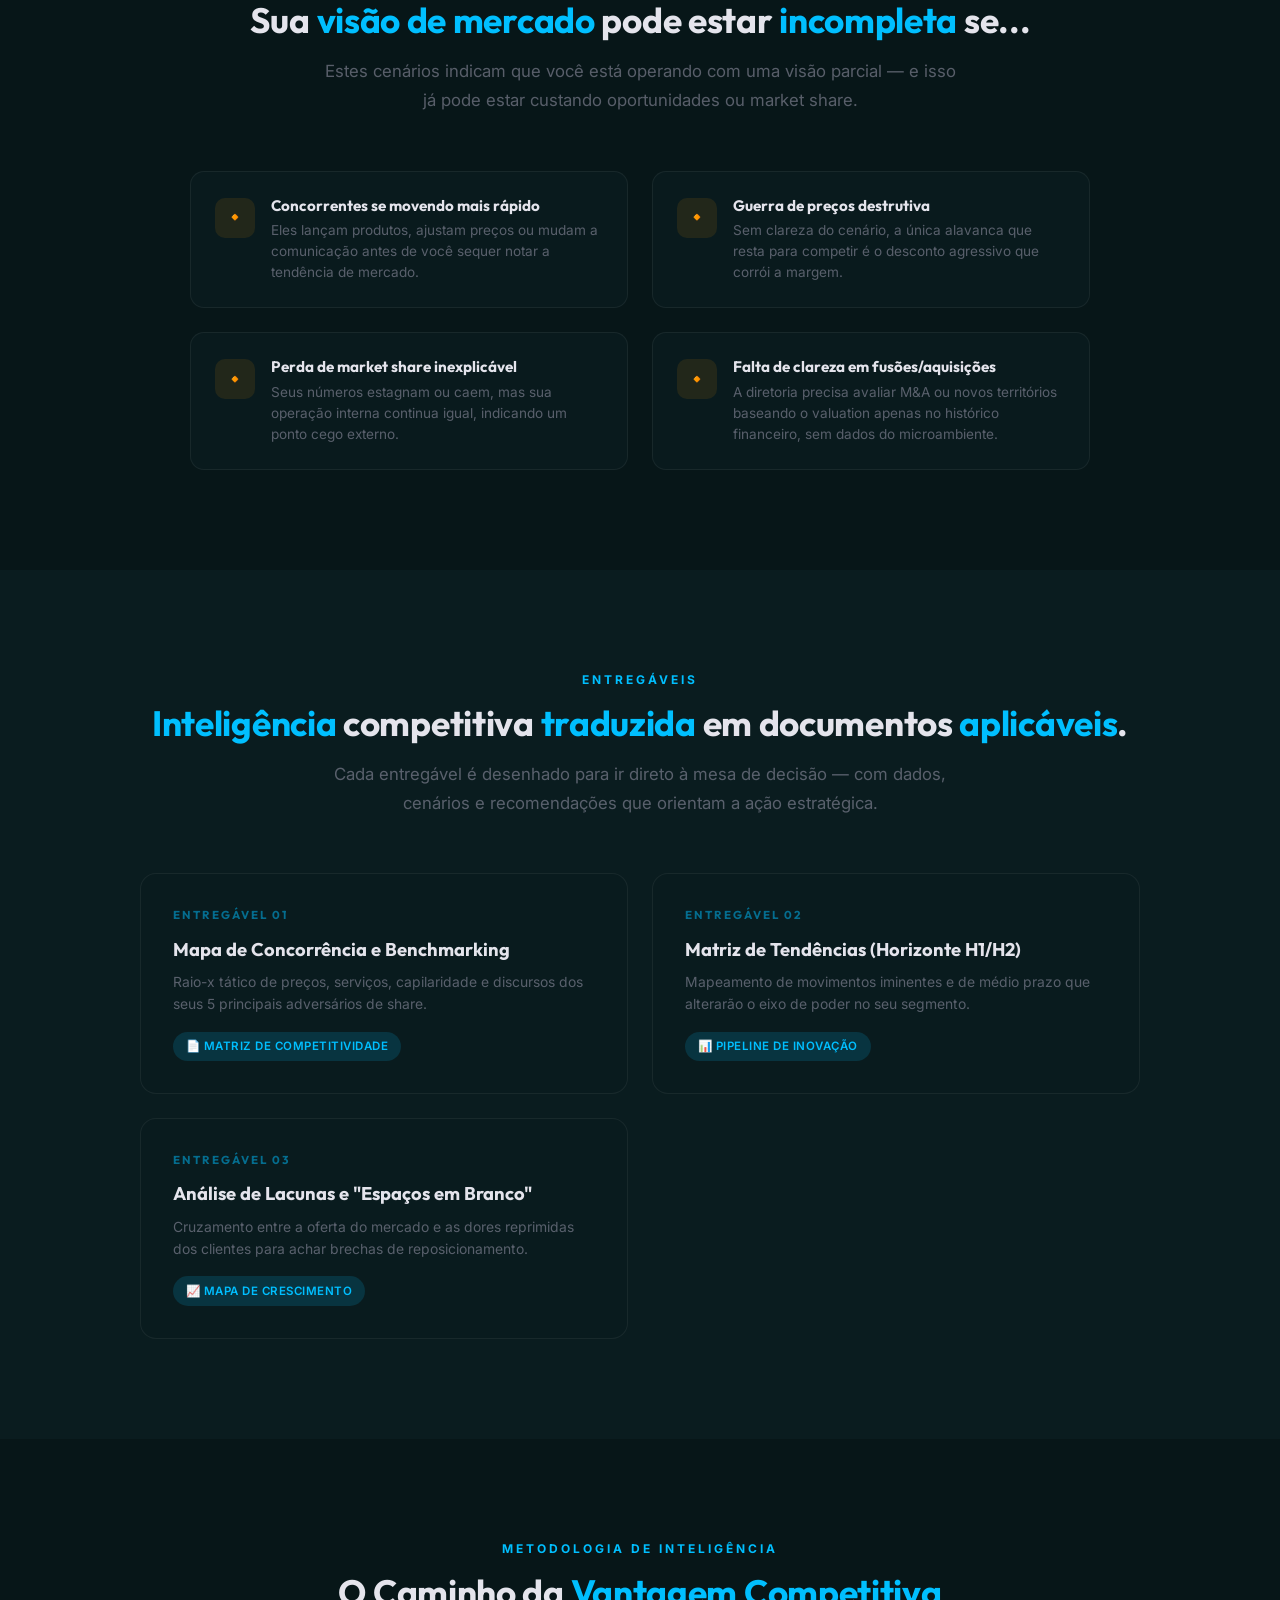
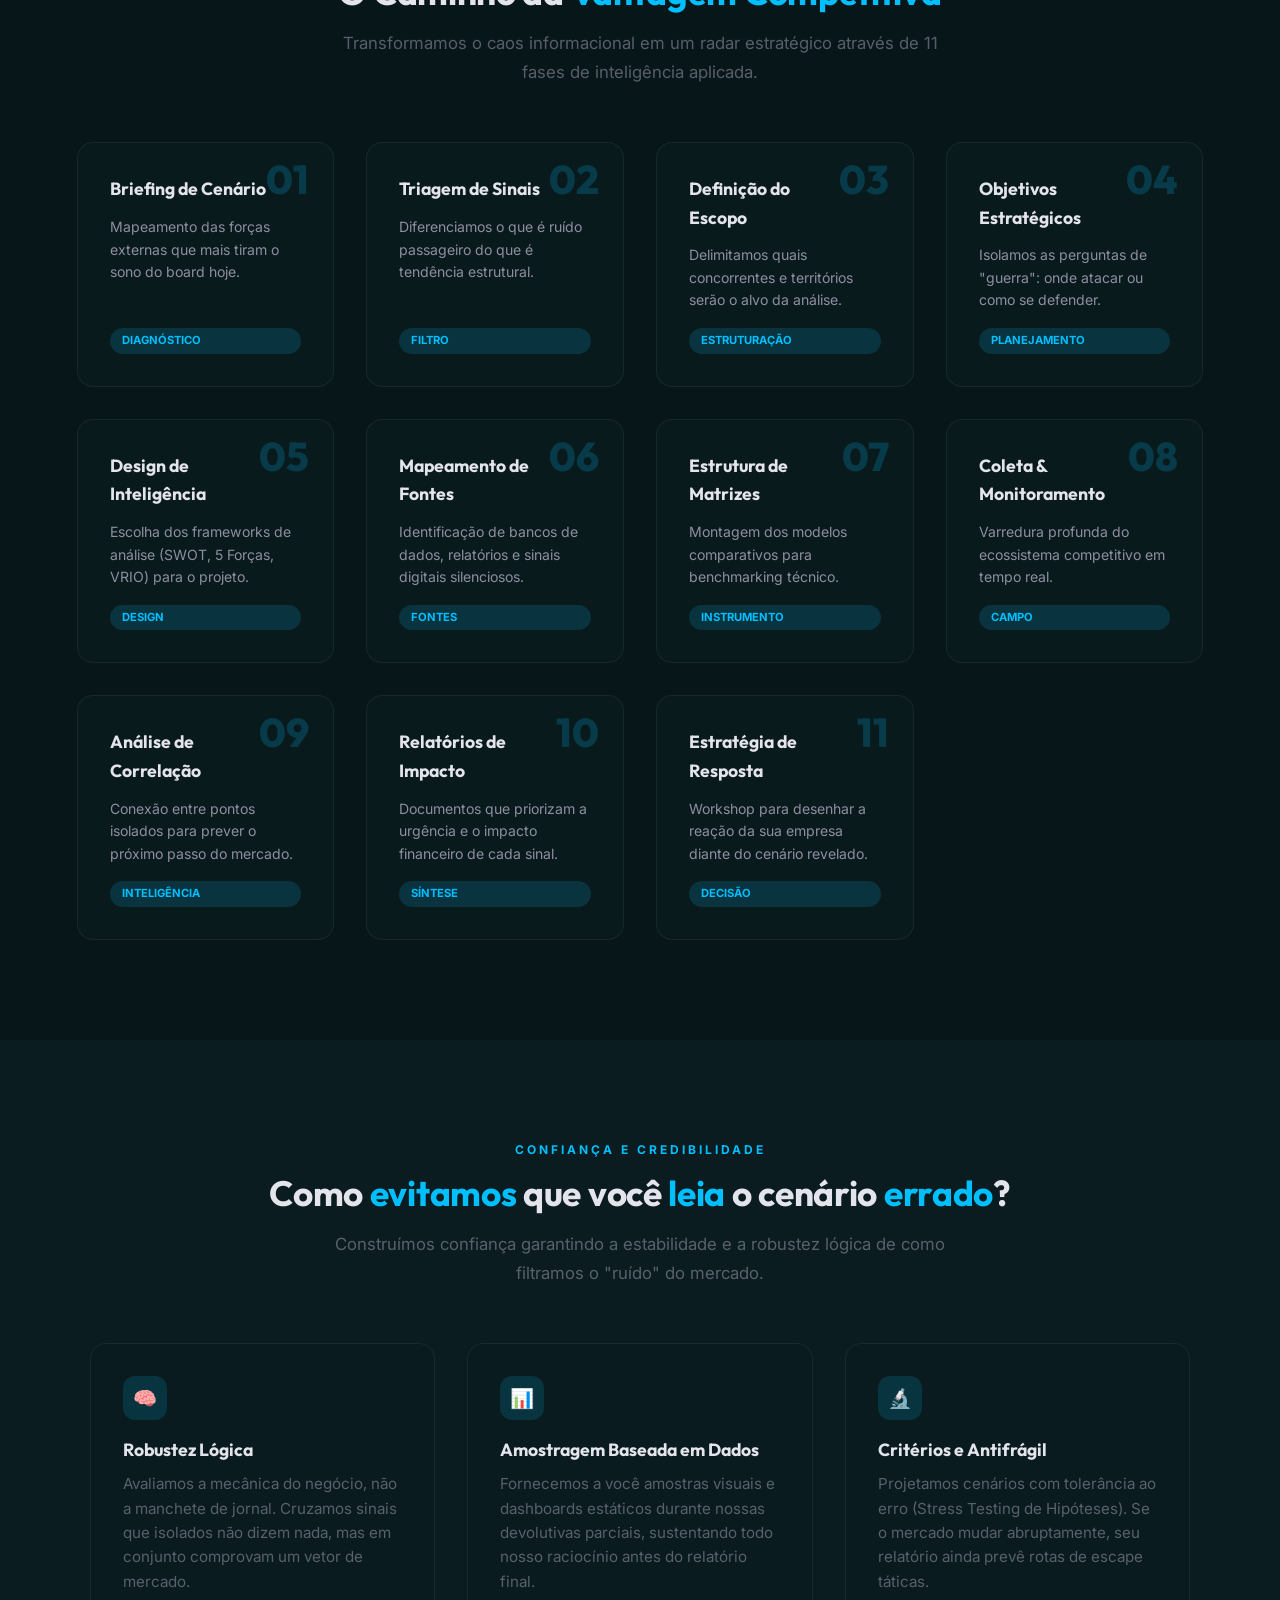
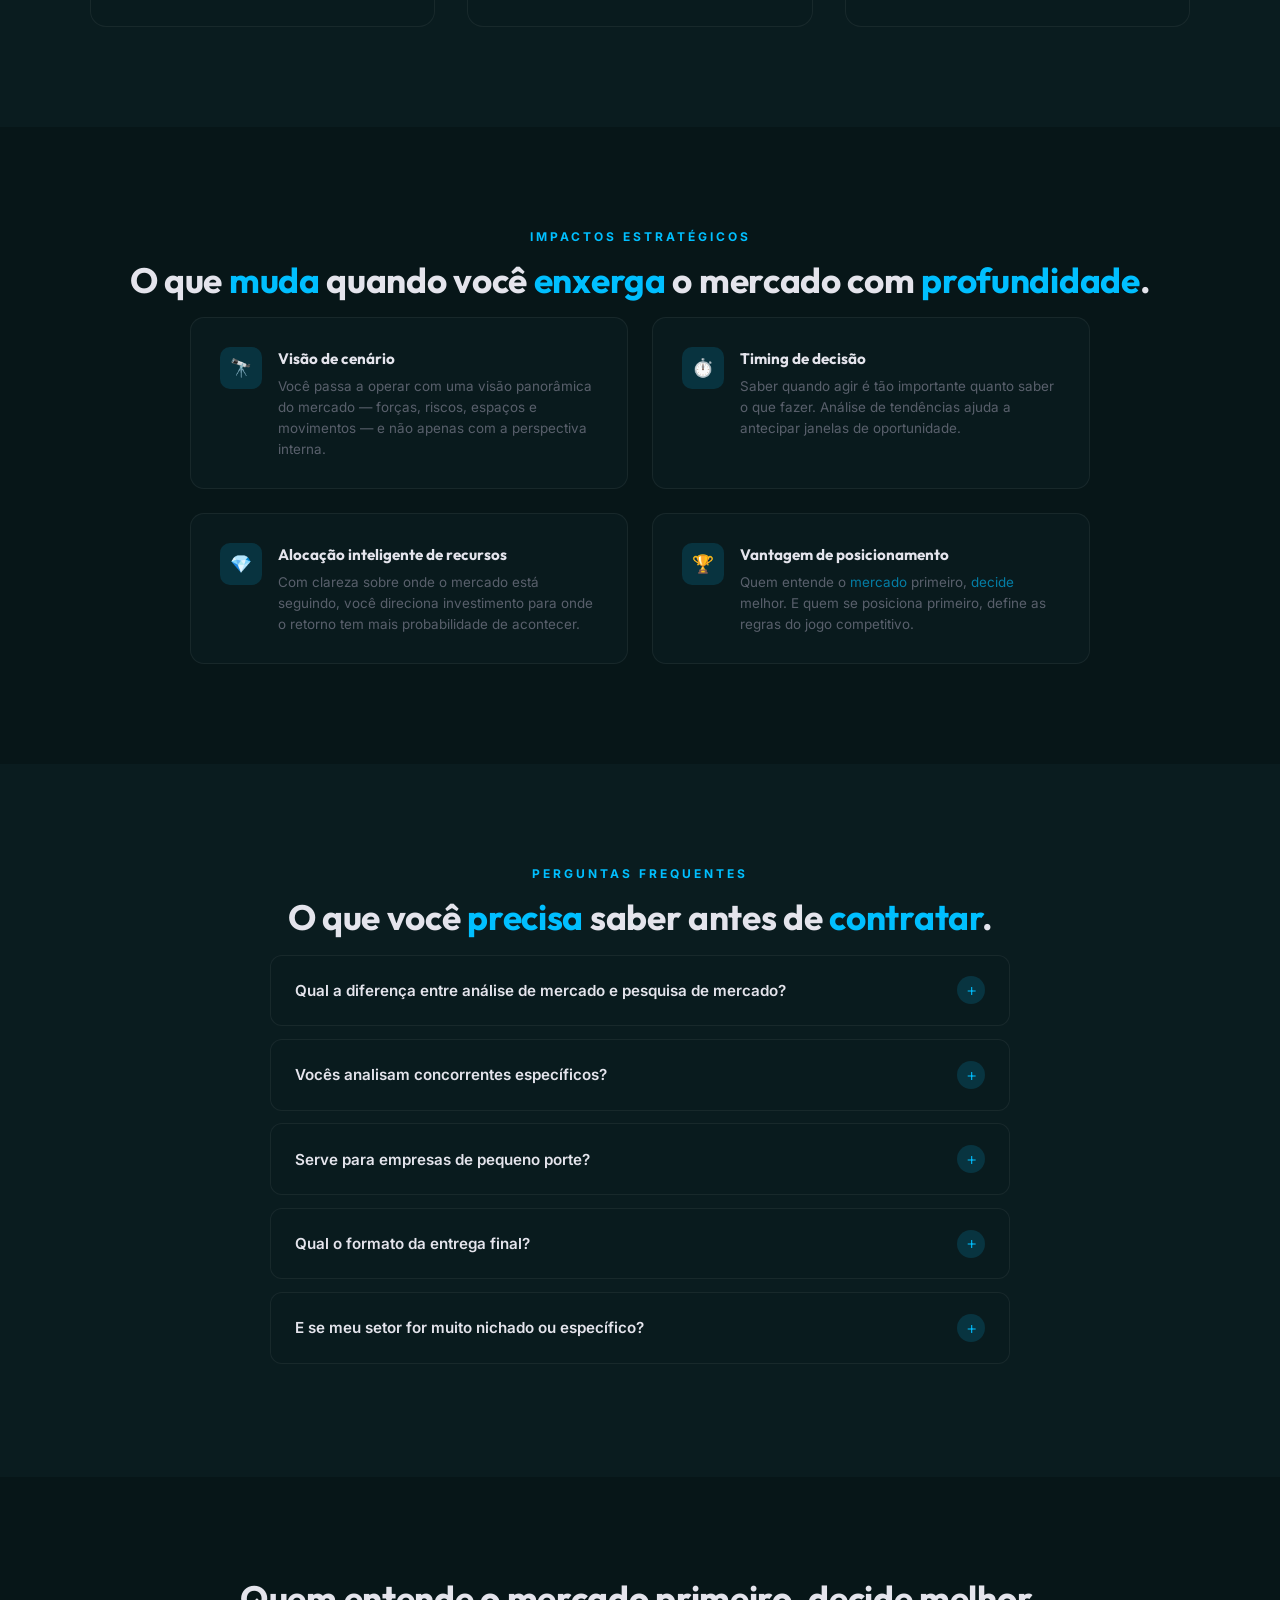
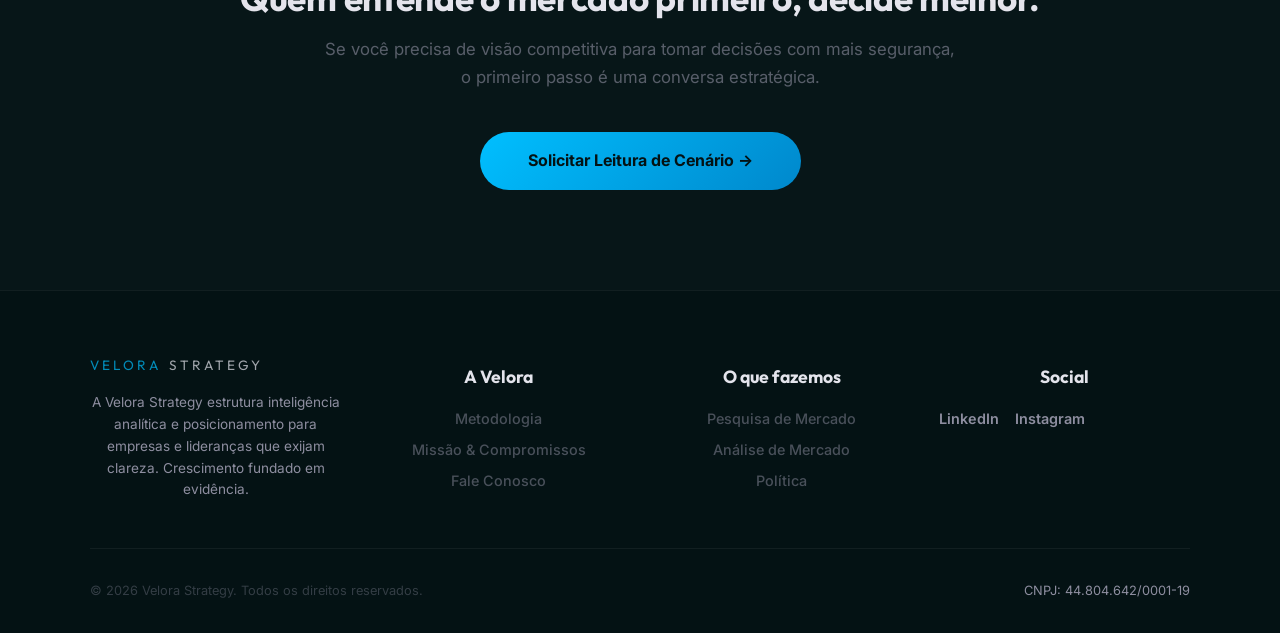
==== commit e9818e1a: "alterações feita na padronização das cores do botao de falar com estrategista na versão mobile" ====
--- a/analise-de-mercado.html
+++ b/analise-de-mercado.html
@@ -208,7 +208,7 @@
 
         .form-btn {
             background: linear-gradient(135deg, var(--accent), var(--accent-dark));
-            color: var(--bg-primary);
+            color: #FFFFFF;
             font-weight: 800;
         }
 
--- a/shared.css
+++ b/shared.css
@@ -1481,7 +1481,7 @@
 
 @media (max-width: 768px) {
   .global-fabs {
-    bottom: 80px;
+    bottom: 100px;
     /* Above mobile CTA if present */
     right: 20px;
   }
@@ -1491,6 +1491,12 @@
   .fab-totop {
     width: 48px;
     height: 48px;
+  }
+}
+
+@media (max-width: 1024px) {
+  .global-fabs {
+    bottom: 100px; /* Above mobile CTA if present */
   }
 }
 
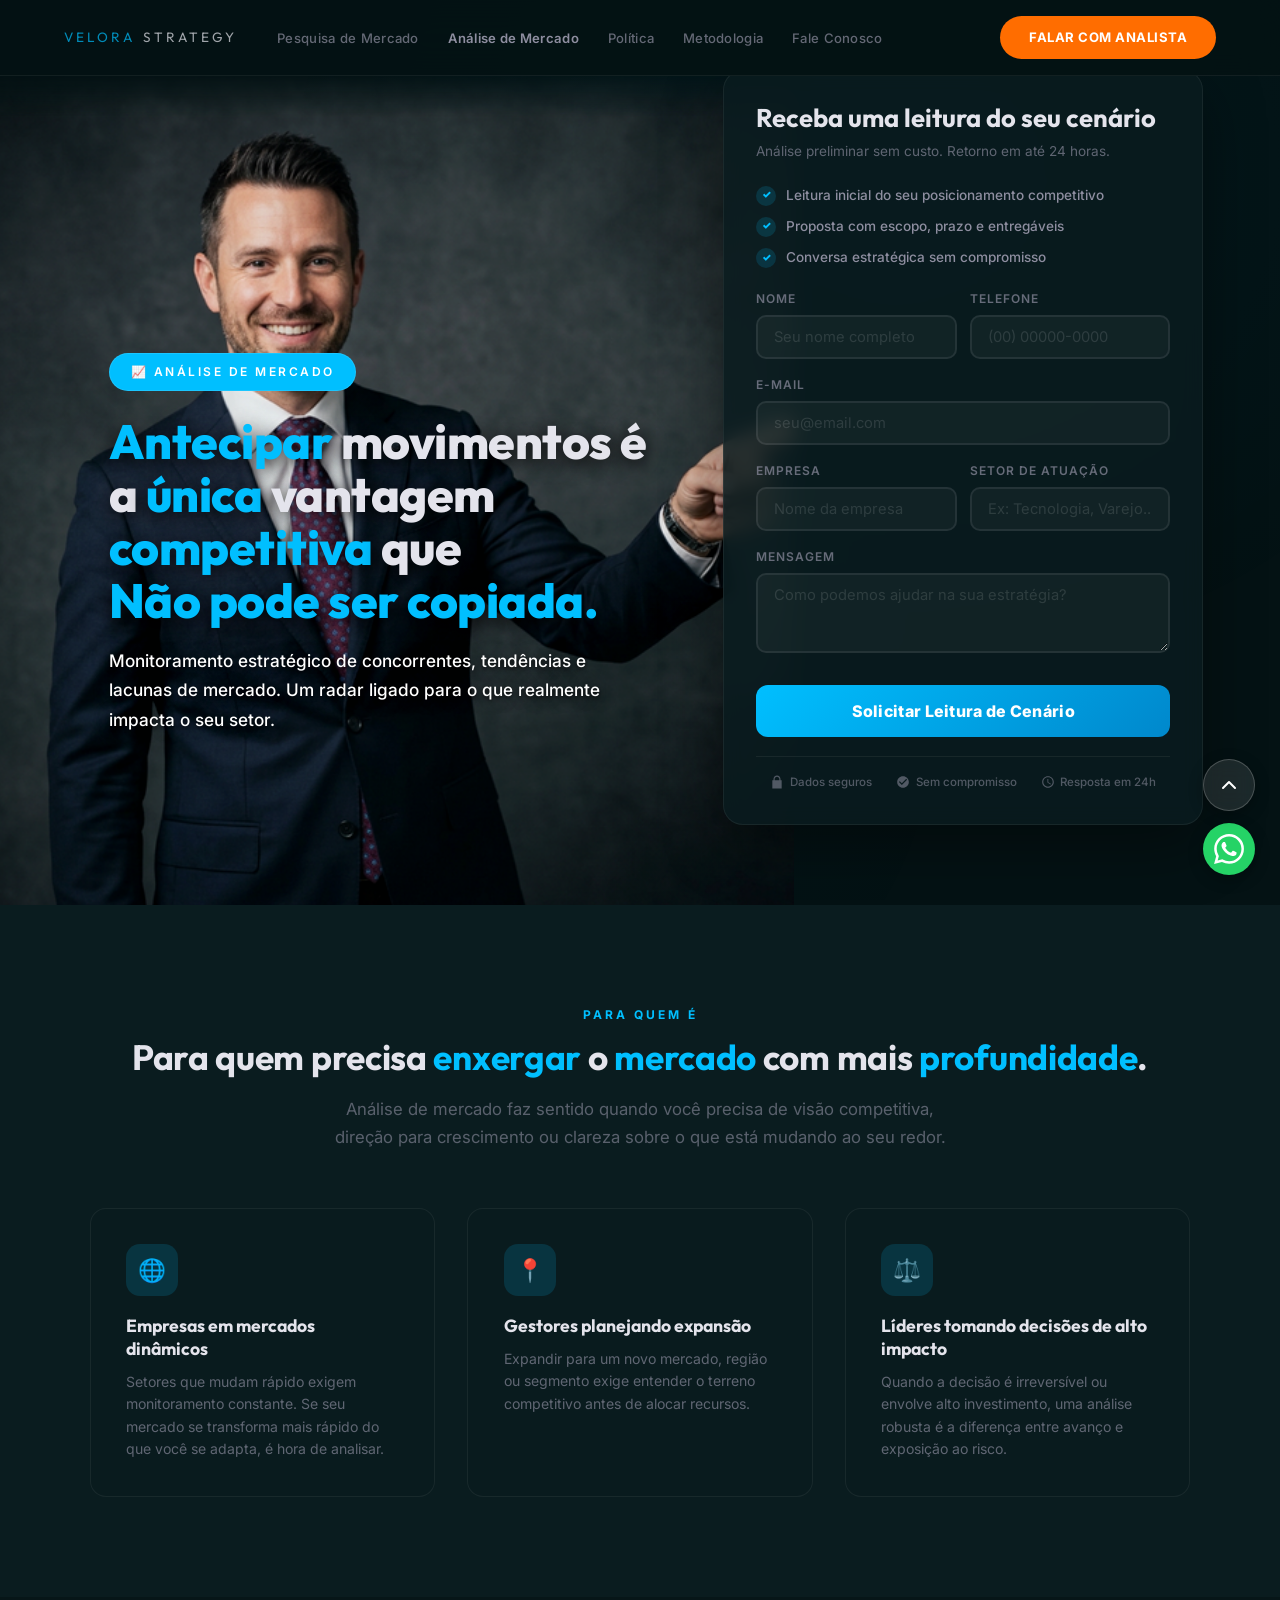
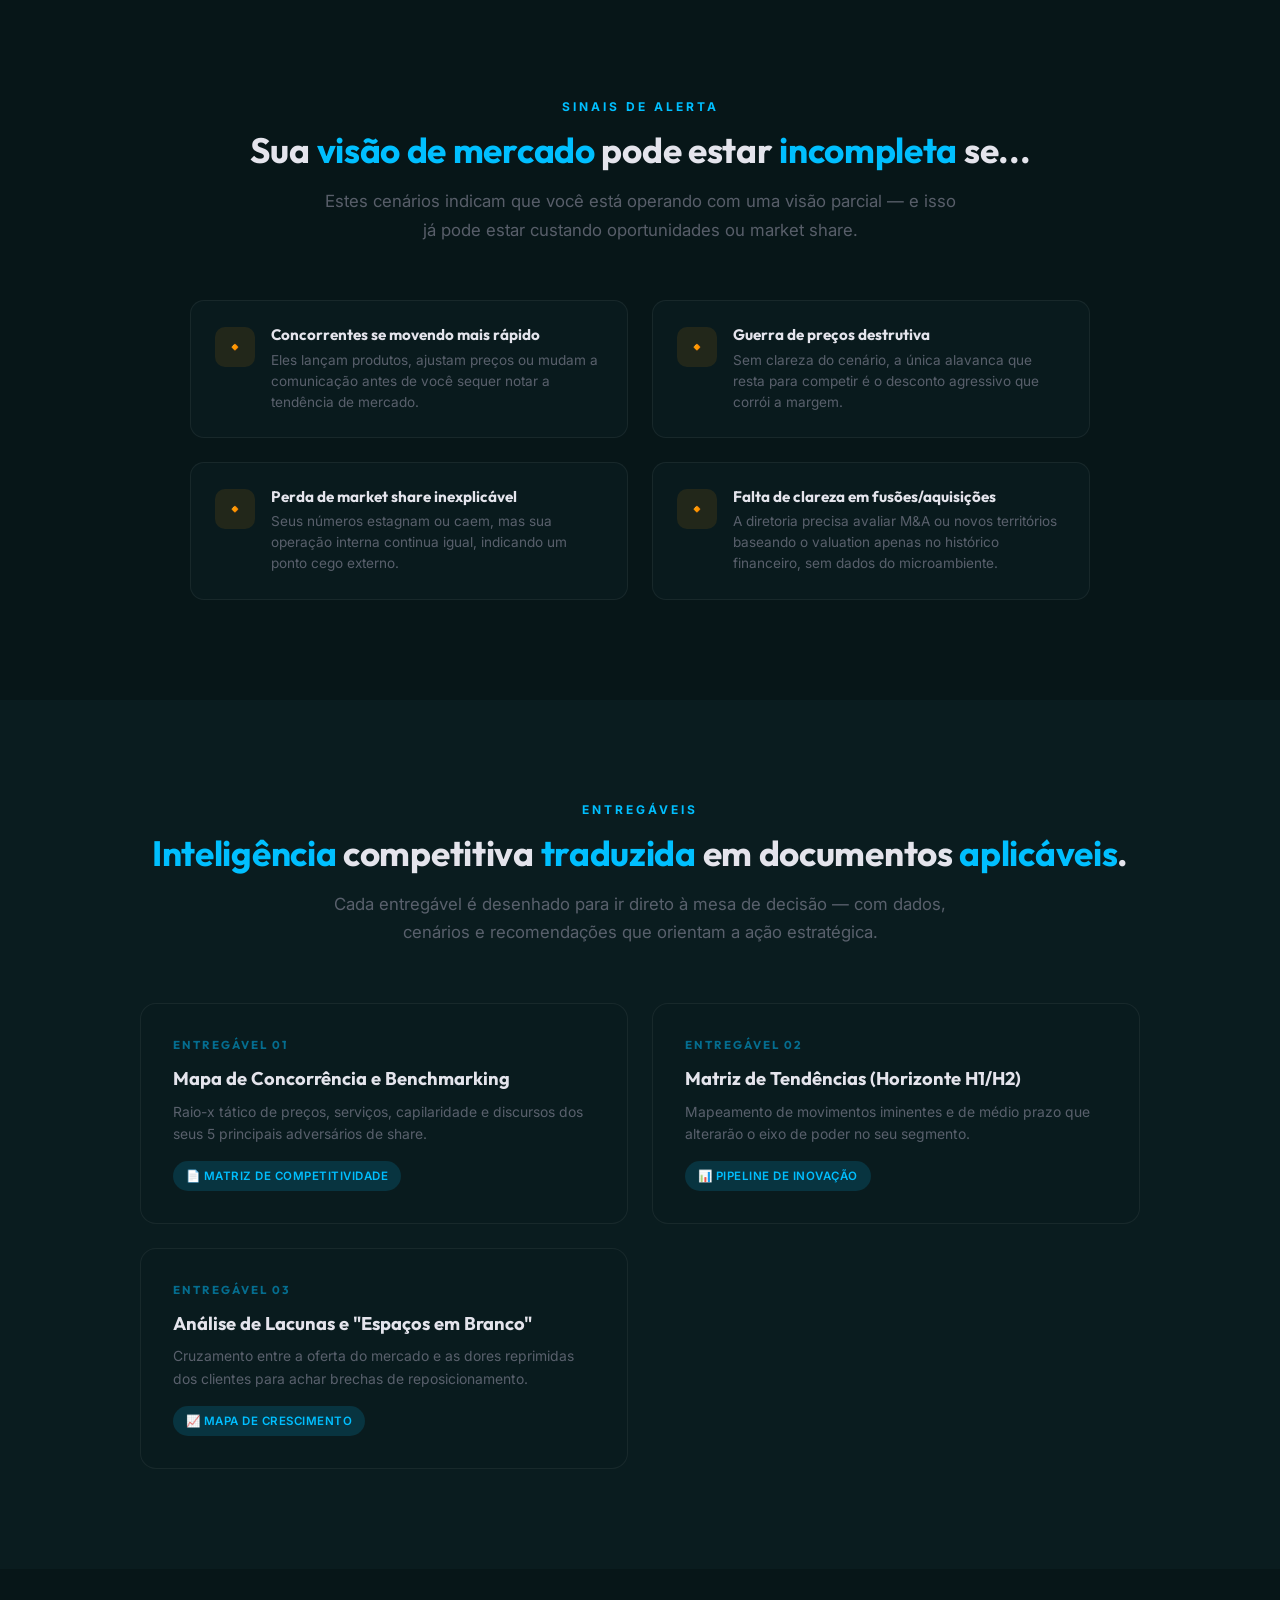
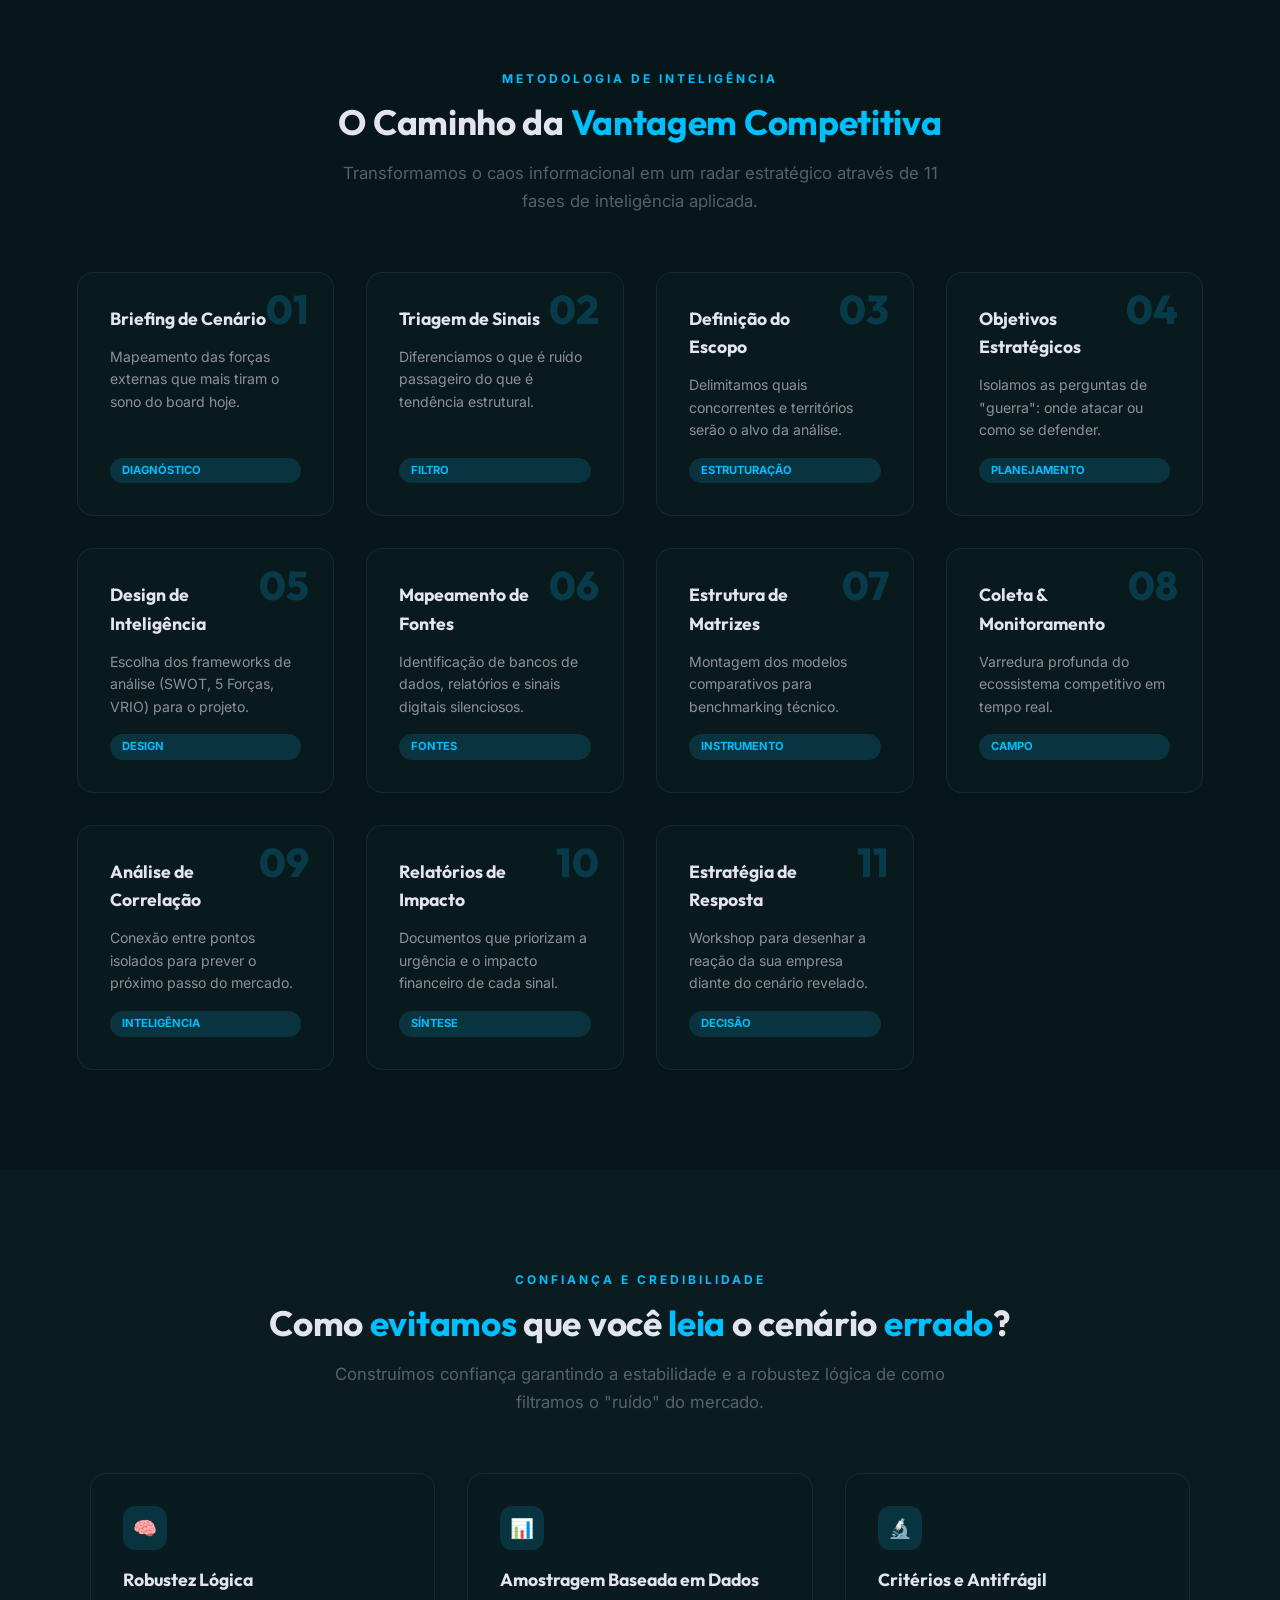
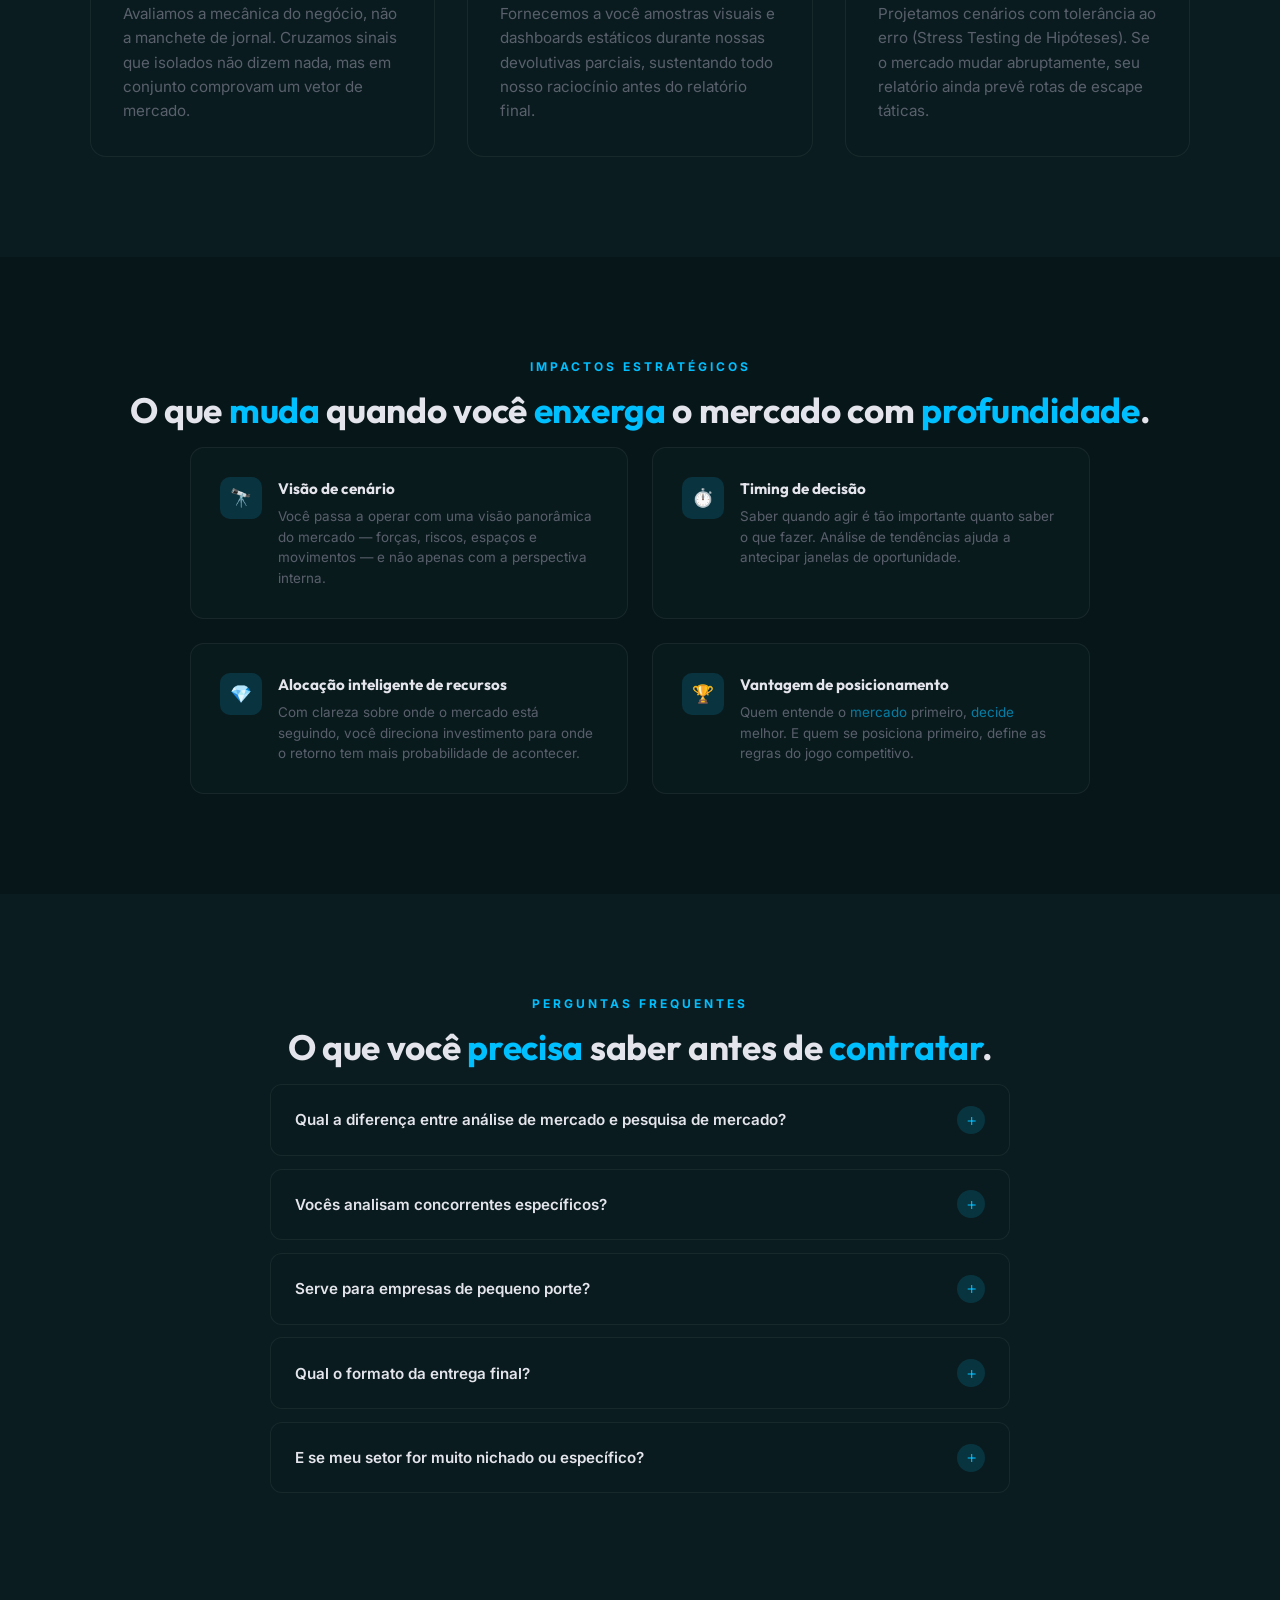
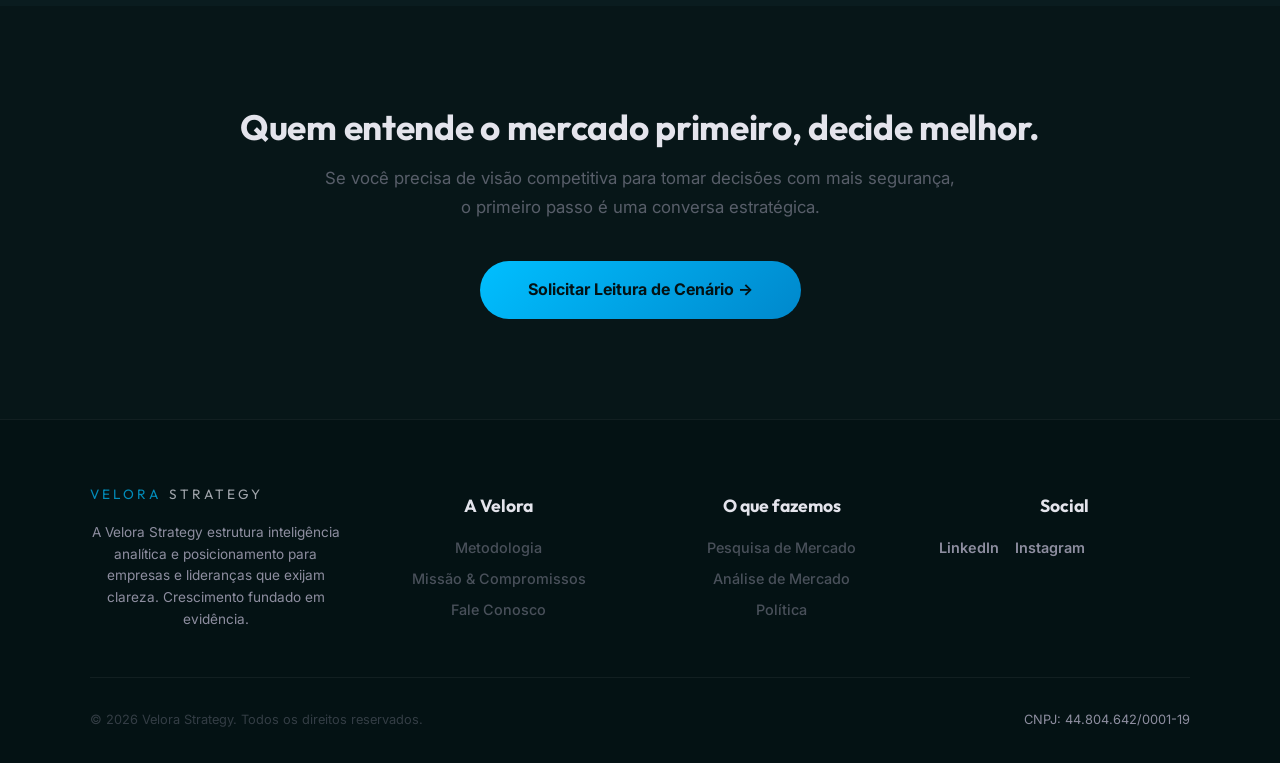
==== commit a841c620: "campo de mensagem adicionado aos formulários das Lps" ====
--- a/analise-de-mercado.html
+++ b/analise-de-mercado.html
@@ -189,20 +189,23 @@
         }
 
         .form-group input,
-        .form-group select {
+        .form-group select,
+        .form-group textarea {
             background: var(--input-bg);
             border-color: var(--input-border);
             color: var(--text-primary);
         }
 
         .form-group input:focus,
-        .form-group select:focus {
+        .form-group select:focus,
+        .form-group textarea:focus {
             border-color: var(--input-focus);
             box-shadow: 0 0 0 3px var(--accent-glow);
             background: rgba(255, 255, 255, 0.06);
         }
 
-        .form-group input::placeholder {
+        .form-group input::placeholder,
+        .form-group textarea::placeholder {
             color: rgba(255, 255, 255, 0.3);
         }
 
@@ -523,7 +526,7 @@
                 </p>
             </div>
 
-            <div class="hero-right" style="z-index: 2;">
+            <div class="hero-right" style="z-index: 2; transform: translateY(-40px);">
                 <div class="form-card" id="formulario"
                     style="background: rgba(10, 28, 31, 0.85); border: 1px solid var(--card-border); backdrop-filter: blur(10px);">
                     <h2 class="form-title">Receba uma leitura do seu cenário</h2>
@@ -565,6 +568,11 @@
                                 <span class="validation-hint">Opcional (mínimo 3 caracteres)</span>
                             </div>
                         </div>
+                        <div class="form-group">
+                            <label for="mensagem">Mensagem</label>
+                            <textarea id="mensagem" name="mensagem" placeholder="Como podemos ajudar na sua estratégia?" rows="3" minlength="10" maxlength="1000" title="A mensagem deve ter no mínimo 10 caracteres" style="resize: vertical; font-family: 'Inter', sans-serif;"></textarea>
+                            <span class="validation-hint">Opcional (mínimo 10 caracteres)</span>
+                        </div>
                         <button type="submit" class="form-btn" id="btn-enviar">Solicitar Leitura de Cenário</button>
                     </form>
 
--- a/shared.css
+++ b/shared.css
@@ -308,7 +308,8 @@
 }
 
 .form-group input,
-.form-group select {
+.form-group select,
+.form-group textarea {
   width: 100%;
   padding: 0.7rem 1rem;
   border-radius: 10px;
@@ -320,11 +321,13 @@
 }
 
 .form-group input:focus,
-.form-group select:focus {
+.form-group select:focus,
+.form-group textarea:focus {
   transform: translateY(-1px);
 }
 
-.form-group input::placeholder {
+.form-group input::placeholder,
+.form-group textarea::placeholder {
   opacity: 0.4;
 }
 
@@ -1286,9 +1289,9 @@
   .floating-cta {
     display: block;
     position: fixed;
-    bottom: 15px;
-    left: 15px;
-    right: 15px;
+    bottom: 0;
+    left: 0;
+    width: 100%;
     z-index: 999;
   }
 }
